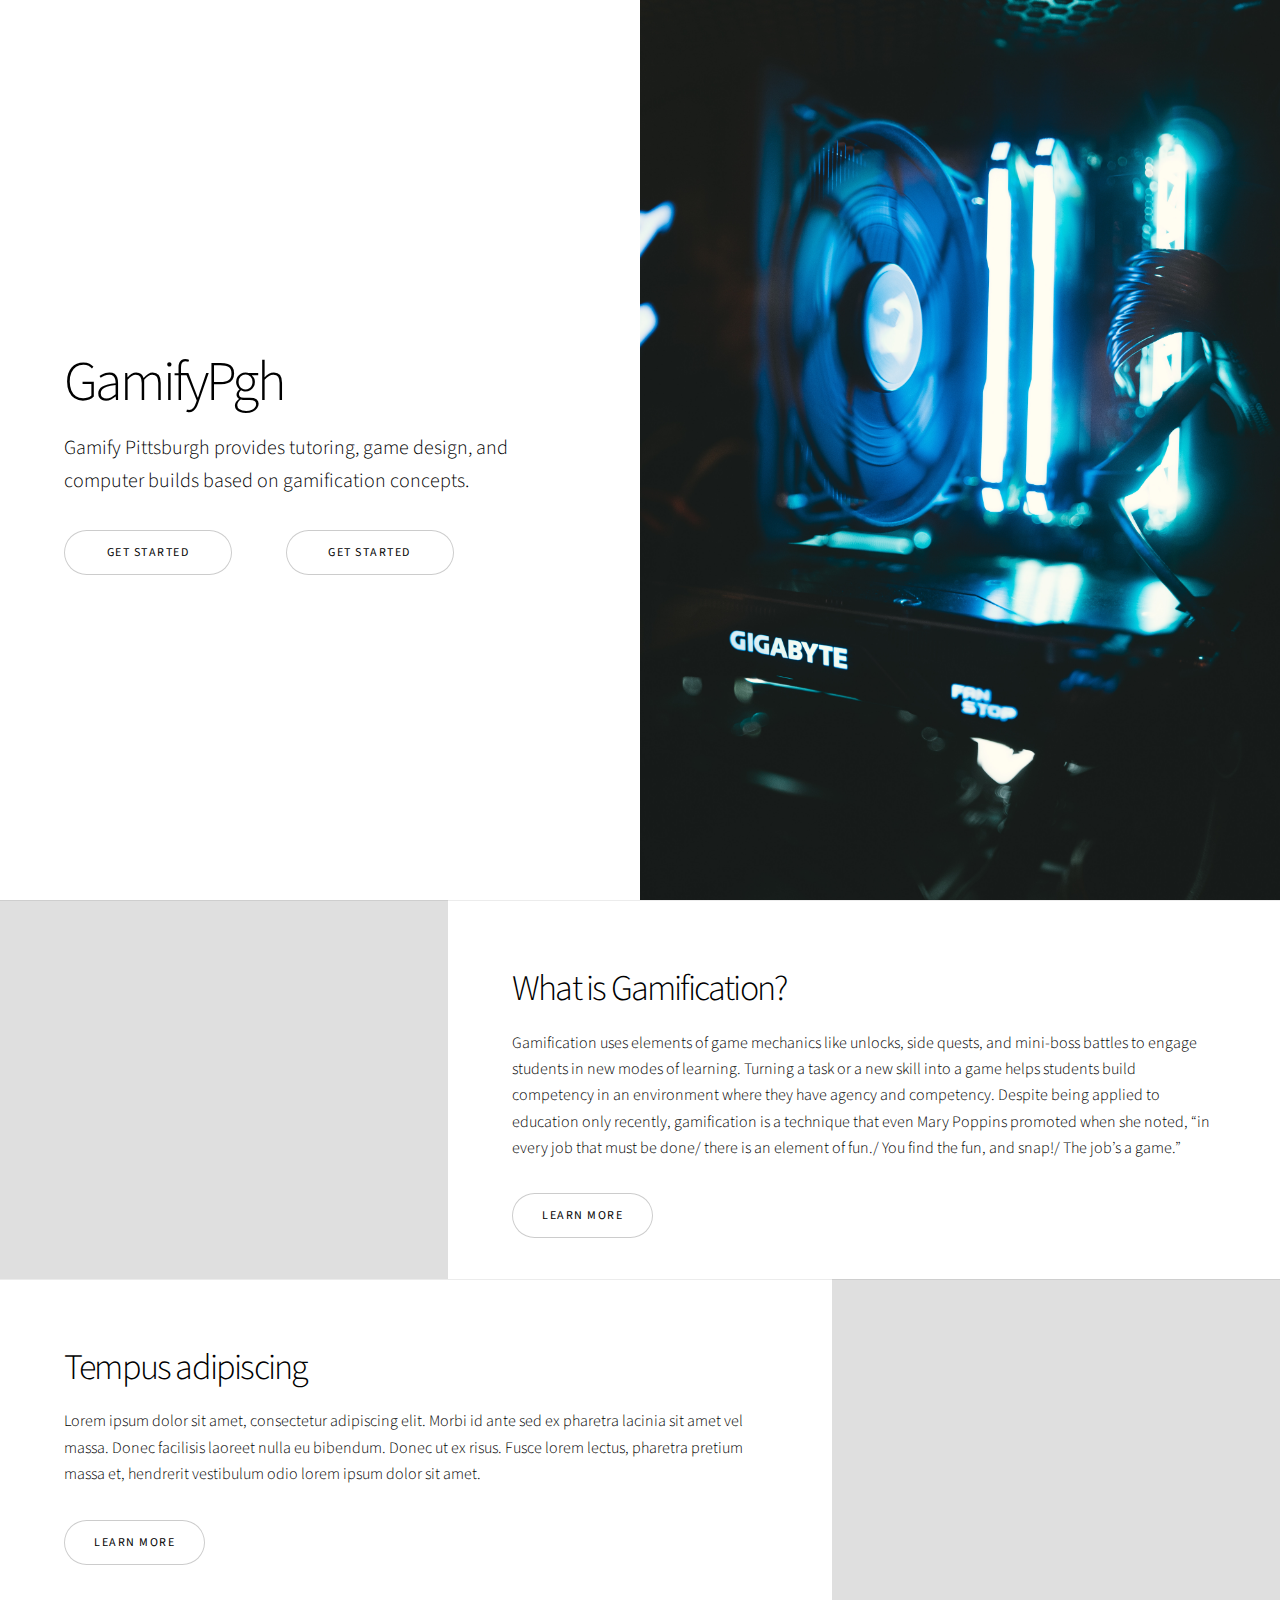
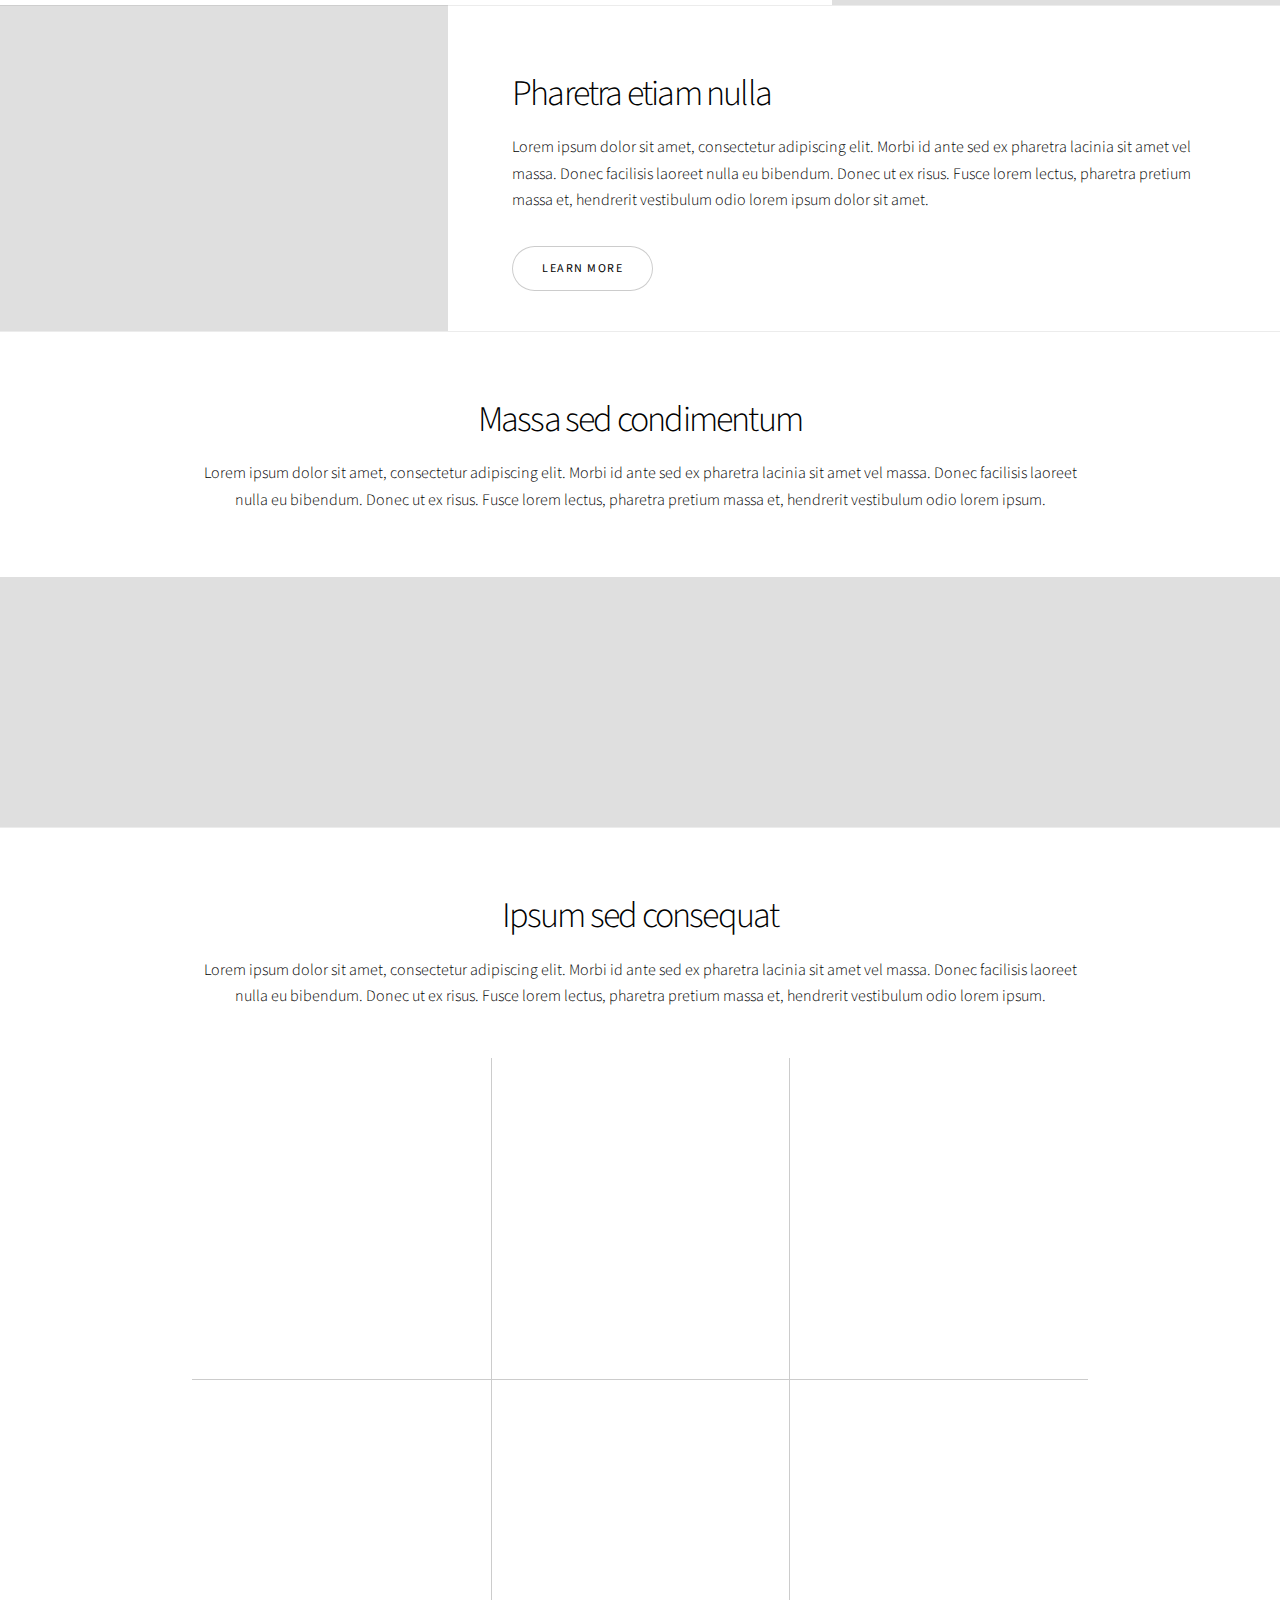
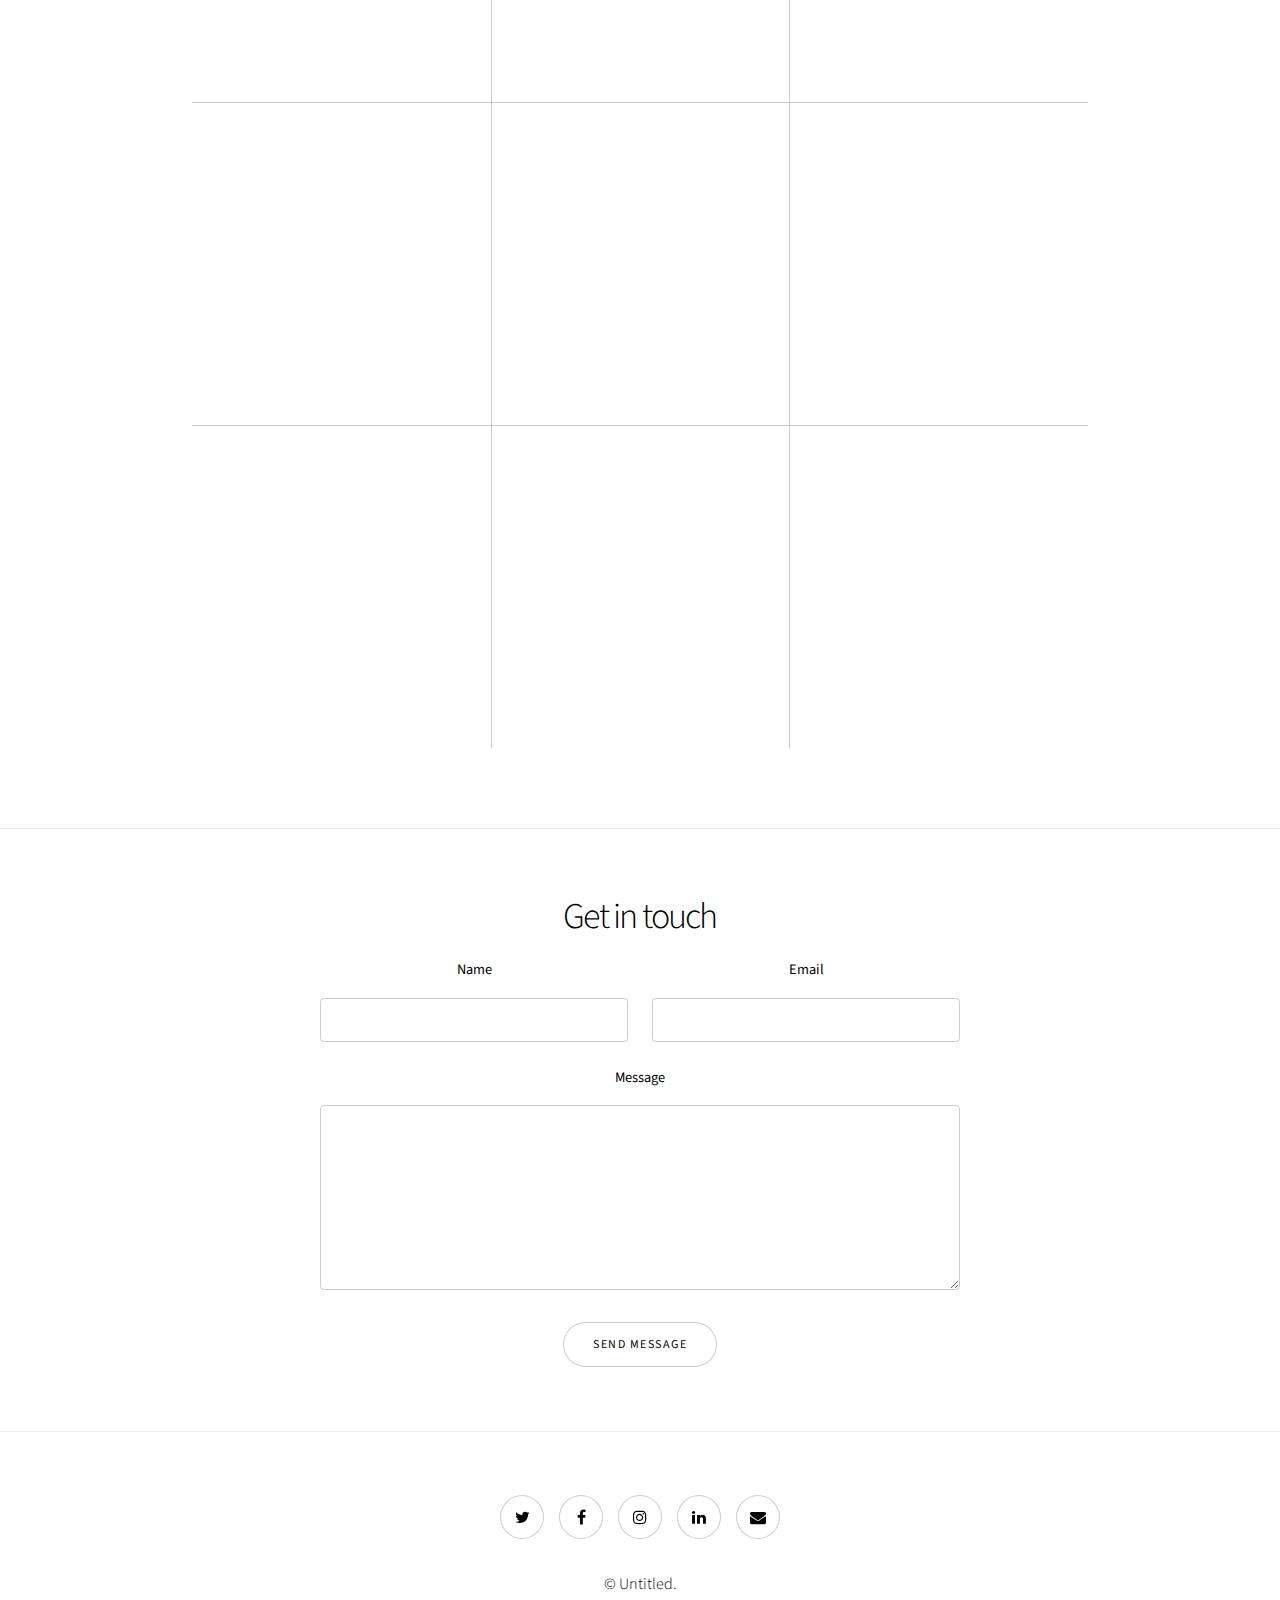
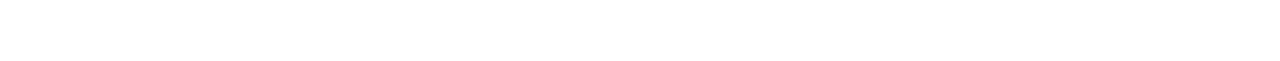
==== index.html @ 0e77c362 "Initial Commit" ====
<!DOCTYPE HTML>
<!--
	Story by Pixelarity
	pixelarity.com | hello@pixelarity.com
	License: pixelarity.com/license
-->
<html>
	<head>
		<title>Gamify Pittsburgh</title>
		<meta charset="utf-8" />
		<meta name="viewport" content="width=device-width, initial-scale=1, user-scalable=no" />
		<link rel="stylesheet" href="assets/css/main.css" />
		<noscript><link rel="stylesheet" href="assets/css/noscript.css" /></noscript>
	</head>
	<body class="is-preload">

		<!-- Wrapper -->
			<div id="wrapper" class="divided">

				<!-- One -->
					<section class="banner style1 orient-left content-align-left image-position-right fullscreen onload-image-fade-in onload-content-fade-right">
						<div class="content">
							<h1>GamifyPgh</h1>
							<p class="major">Gamify Pittsburgh provides tutoring, game design, and computer builds based on gamification concepts.</p>
							<ul class="actions stacked">
								<li><a href="#first" class="button big wide smooth-scroll-middle">Get Started</a></li>
								<li><a href="#first" class="button big wide smooth-scroll-middle">Get Started</a></li>
							</ul>
						</div>
						<div class="image">
							<img src="images/gamefan.jpg" alt="" />
						</div>
					</section>

				<!-- Two -->
					<section class="spotlight style1 orient-right content-align-left image-position-center onscroll-image-fade-in" id="first">
						<div class="content">
							<h2>What is Gamification?</h2>
							<p>Gamification uses elements of game mechanics like unlocks, side quests, and mini-boss battles to engage students in new modes of learning.  Turning a task or a new skill into a game helps students build competency in an environment where they have agency and competency.  Despite being applied to education only recently, gamification is a technique that even Mary Poppins promoted when she noted, “in every job that must be done/ there is an element of fun./ You find the fun, and snap!/ The job’s a game.” </p>
							<ul class="actions stacked">
								<li><a href="#" class="button">Learn More</a></li>
							</ul>
						</div>
						<div class="image">
							<img src="images/gamedice.jpg" alt="" />
						</div>
					</section>

				<!-- Three -->
					<section class="spotlight style1 orient-left content-align-left image-position-center onscroll-image-fade-in">
						<div class="content">
							<h2>Tempus adipiscing</h2>
							<p>Lorem ipsum dolor sit amet, consectetur adipiscing elit. Morbi id ante sed ex pharetra lacinia sit amet vel massa. Donec facilisis laoreet nulla eu bibendum. Donec ut ex risus. Fusce lorem lectus, pharetra pretium massa et, hendrerit vestibulum odio lorem ipsum dolor sit amet.</p>
							<ul class="actions stacked">
								<li><a href="#" class="button">Learn More</a></li>
							</ul>
						</div>
						<div class="image">
							<img src="images/spotlight02.jpg" alt="" />
						</div>
					</section>

				<!-- Four -->
					<section class="spotlight style1 orient-right content-align-left image-position-center onscroll-image-fade-in">
						<div class="content">
							<h2>Pharetra etiam nulla</h2>
							<p>Lorem ipsum dolor sit amet, consectetur adipiscing elit. Morbi id ante sed ex pharetra lacinia sit amet vel massa. Donec facilisis laoreet nulla eu bibendum. Donec ut ex risus. Fusce lorem lectus, pharetra pretium massa et, hendrerit vestibulum odio lorem ipsum dolor sit amet.</p>
							<ul class="actions stacked">
								<li><a href="#" class="button">Learn More</a></li>
							</ul>
						</div>
						<div class="image">
							<img src="images/spotlight03.jpg" alt="" />
						</div>
					</section>

				<!-- Five -->
					<section class="wrapper style1 align-center">
						<div class="inner">
							<h2>Massa sed condimentum</h2>
							<p>Lorem ipsum dolor sit amet, consectetur adipiscing elit. Morbi id ante sed ex pharetra lacinia sit amet vel massa. Donec facilisis laoreet nulla eu bibendum. Donec ut ex risus. Fusce lorem lectus, pharetra pretium massa et, hendrerit vestibulum odio lorem ipsum.</p>
						</div>

						<!-- Gallery -->
							<div class="gallery style2 medium lightbox onscroll-fade-in">
								<article>
									<a href="images/gallery/fulls/01.jpg" class="image">
										<img src="images/gallery/thumbs/01.jpg" alt="" />
									</a>
									<div class="caption">
										<h3>Ipsum Dolor</h3>
										<p>Lorem ipsum dolor amet, consectetur magna etiam elit. Etiam sed ultrices.</p>
										<ul class="actions fixed">
											<li><span class="button small">Details</span></li>
										</ul>
									</div>
								</article>
								<article>
									<a href="images/gallery/fulls/02.jpg" class="image">
										<img src="images/gallery/thumbs/02.jpg" alt="" />
									</a>
									<div class="caption">
										<h3>Feugiat Lorem</h3>
										<p>Lorem ipsum dolor amet, consectetur magna etiam elit. Etiam sed ultrices.</p>
										<ul class="actions fixed">
											<li><span class="button small">Details</span></li>
										</ul>
									</div>
								</article>
								<article>
									<a href="images/gallery/fulls/03.jpg" class="image">
										<img src="images/gallery/thumbs/03.jpg" alt="" />
									</a>
									<div class="caption">
										<h3>Magna Amet</h3>
										<p>Lorem ipsum dolor amet, consectetur magna etiam elit. Etiam sed ultrices.</p>
										<ul class="actions fixed">
											<li><span class="button small">Details</span></li>
										</ul>
									</div>
								</article>
								<article>
									<a href="images/gallery/fulls/04.jpg" class="image">
										<img src="images/gallery/thumbs/04.jpg" alt="" />
									</a>
									<div class="caption">
										<h3>Sed Tempus</h3>
										<p>Lorem ipsum dolor amet, consectetur magna etiam elit. Etiam sed ultrices.</p>
										<ul class="actions fixed">
											<li><span class="button small">Details</span></li>
										</ul>
									</div>
								</article>
								<article>
									<a href="images/gallery/fulls/05.jpg" class="image">
										<img src="images/gallery/thumbs/05.jpg" alt="" />
									</a>
									<div class="caption">
										<h3>Ultrices Magna</h3>
										<p>Lorem ipsum dolor amet, consectetur magna etiam elit. Etiam sed ultrices.</p>
										<ul class="actions fixed">
											<li><span class="button small">Details</span></li>
										</ul>
									</div>
								</article>
								<article>
									<a href="images/gallery/fulls/06.jpg" class="image">
										<img src="images/gallery/thumbs/06.jpg" alt="" />
									</a>
									<div class="caption">
										<h3>Sed Tempus</h3>
										<p>Lorem ipsum dolor amet, consectetur magna etiam elit. Etiam sed ultrices.</p>
										<ul class="actions fixed">
											<li><span class="button small">Details</span></li>
										</ul>
									</div>
								</article>
								<article>
									<a href="images/gallery/fulls/07.jpg" class="image">
										<img src="images/gallery/thumbs/07.jpg" alt="" />
									</a>
									<div class="caption">
										<h3>Ipsum Lorem</h3>
										<p>Lorem ipsum dolor amet, consectetur magna etiam elit. Etiam sed ultrices.</p>
										<ul class="actions fixed">
											<li><span class="button small">Details</span></li>
										</ul>
									</div>
								</article>
								<article>
									<a href="images/gallery/fulls/08.jpg" class="image">
										<img src="images/gallery/thumbs/08.jpg" alt="" />
									</a>
									<div class="caption">
										<h3>Magna Risus</h3>
										<p>Lorem ipsum dolor amet, consectetur magna etiam elit. Etiam sed ultrices.</p>
										<ul class="actions fixed">
											<li><span class="button small">Details</span></li>
										</ul>
									</div>
								</article>
								<article>
									<a href="images/gallery/fulls/09.jpg" class="image">
										<img src="images/gallery/thumbs/09.jpg" alt="" />
									</a>
									<div class="caption">
										<h3>Tempus Dolor</h3>
										<p>Lorem ipsum dolor amet, consectetur magna etiam elit. Etiam sed ultrices.</p>
										<ul class="actions fixed">
											<li><span class="button small">Details</span></li>
										</ul>
									</div>
								</article>
								<article>
									<a href="images/gallery/fulls/10.jpg" class="image">
										<img src="images/gallery/thumbs/10.jpg" alt="" />
									</a>
									<div class="caption">
										<h3>Sed Etiam</h3>
										<p>Lorem ipsum dolor amet, consectetur magna etiam elit. Etiam sed ultrices.</p>
										<ul class="actions fixed">
											<li><span class="button small">Details</span></li>
										</ul>
									</div>
								</article>
								<article>
									<a href="images/gallery/fulls/11.jpg" class="image">
										<img src="images/gallery/thumbs/11.jpg" alt="" />
									</a>
									<div class="caption">
										<h3>Magna Lorem</h3>
										<p>Lorem ipsum dolor amet, consectetur magna etiam elit. Etiam sed ultrices.</p>
										<ul class="actions fixed">
											<li><span class="button small">Details</span></li>
										</ul>
									</div>
								</article>
								<article>
									<a href="images/gallery/fulls/12.jpg" class="image">
										<img src="images/gallery/thumbs/12.jpg" alt="" />
									</a>
									<div class="caption">
										<h3>Ipsum Dolor</h3>
										<p>Lorem ipsum dolor amet, consectetur magna etiam elit. Etiam sed ultrices.</p>
										<ul class="actions fixed">
											<li><span class="button small">Details</span></li>
										</ul>
									</div>
								</article>
							</div>

					</section>

				<!-- Six -->
					<section class="wrapper style1 align-center">
						<div class="inner">
							<h2>Ipsum sed consequat</h2>
							<p>Lorem ipsum dolor sit amet, consectetur adipiscing elit. Morbi id ante sed ex pharetra lacinia sit amet vel massa. Donec facilisis laoreet nulla eu bibendum. Donec ut ex risus. Fusce lorem lectus, pharetra pretium massa et, hendrerit vestibulum odio lorem ipsum.</p>
							<div class="items style1 medium onscroll-fade-in">
								<section>
									<span class="icon style2 major fa-diamond"></span>
									<h3>Lorem</h3>
									<p>Lorem ipsum dolor sit amet, consectetur adipiscing elit. Morbi dui turpis, cursus eget orci amet aliquam congue semper. Etiam eget ultrices risus nec tempor elit.</p>
								</section>
								<section>
									<span class="icon style2 major fa-save"></span>
									<h3>Ipsum</h3>
									<p>Lorem ipsum dolor sit amet, consectetur adipiscing elit. Morbi dui turpis, cursus eget orci amet aliquam congue semper. Etiam eget ultrices risus nec tempor elit.</p>
								</section>
								<section>
									<span class="icon style2 major fa-bar-chart"></span>
									<h3>Dolor</h3>
									<p>Lorem ipsum dolor sit amet, consectetur adipiscing elit. Morbi dui turpis, cursus eget orci amet aliquam congue semper. Etiam eget ultrices risus nec tempor elit.</p>
								</section>
								<section>
									<span class="icon style2 major fa-wifi"></span>
									<h3>Amet</h3>
									<p>Lorem ipsum dolor sit amet, consectetur adipiscing elit. Morbi dui turpis, cursus eget orci amet aliquam congue semper. Etiam eget ultrices risus nec tempor elit.</p>
								</section>
								<section>
									<span class="icon style2 major fa-cog"></span>
									<h3>Magna</h3>
									<p>Lorem ipsum dolor sit amet, consectetur adipiscing elit. Morbi dui turpis, cursus eget orci amet aliquam congue semper. Etiam eget ultrices risus nec tempor elit.</p>
								</section>
								<section>
									<span class="icon style2 major fa-paper-plane"></span>
									<h3>Tempus</h3>
									<p>Lorem ipsum dolor sit amet, consectetur adipiscing elit. Morbi dui turpis, cursus eget orci amet aliquam congue semper. Etiam eget ultrices risus nec tempor elit.</p>
								</section>
								<section>
									<span class="icon style2 major fa-desktop"></span>
									<h3>Aliquam</h3>
									<p>Lorem ipsum dolor sit amet, consectetur adipiscing elit. Morbi dui turpis, cursus eget orci amet aliquam congue semper. Etiam eget ultrices risus nec tempor elit.</p>
								</section>
								<section>
									<span class="icon style2 major fa-refresh"></span>
									<h3>Elit</h3>
									<p>Lorem ipsum dolor sit amet, consectetur adipiscing elit. Morbi dui turpis, cursus eget orci amet aliquam congue semper. Etiam eget ultrices risus nec tempor elit.</p>
								</section>
								<section>
									<span class="icon style2 major fa-hashtag"></span>
									<h3>Morbi</h3>
									<p>Lorem ipsum dolor sit amet, consectetur adipiscing elit. Morbi dui turpis, cursus eget orci amet aliquam congue semper. Etiam eget ultrices risus nec tempor elit.</p>
								</section>
								<section>
									<span class="icon style2 major fa-bolt"></span>
									<h3>Turpis</h3>
									<p>Lorem ipsum dolor sit amet, consectetur adipiscing elit. Morbi dui turpis, cursus eget orci amet aliquam congue semper. Etiam eget ultrices risus nec tempor elit.</p>
								</section>
								<section>
									<span class="icon style2 major fa-envelope"></span>
									<h3>Ultrices</h3>
									<p>Lorem ipsum dolor sit amet, consectetur adipiscing elit. Morbi dui turpis, cursus eget orci amet aliquam congue semper. Etiam eget ultrices risus nec tempor elit.</p>
								</section>
								<section>
									<span class="icon style2 major fa-leaf"></span>
									<h3>Risus</h3>
									<p>Lorem ipsum dolor sit amet, consectetur adipiscing elit. Morbi dui turpis, cursus eget orci amet aliquam congue semper. Etiam eget ultrices risus nec tempor elit.</p>
								</section>
							</div>
						</div>
					</section>

				<!-- Seven -->
					<section class="wrapper style1 align-center">
						<div class="inner medium">
							<h2>Get in touch</h2>
							<form method="post" action="#">
								<div class="fields">
									<div class="field half">
										<label for="name">Name</label>
										<input type="text" name="name" id="name" value="" />
									</div>
									<div class="field half">
										<label for="email">Email</label>
										<input type="email" name="email" id="email" value="" />
									</div>
									<div class="field">
										<label for="message">Message</label>
										<textarea name="message" id="message" rows="6"></textarea>
									</div>
								</div>
								<ul class="actions special">
									<li><input type="submit" name="submit" id="submit" value="Send Message" /></li>
								</ul>
							</form>

						</div>
					</section>

				<!-- Footer -->
					<footer class="wrapper style1 align-center">
						<div class="inner">
							<ul class="icons">
								<li><a href="#" class="icon style2 fa-twitter"><span class="label">Twitter</span></a></li>
								<li><a href="#" class="icon style2 fa-facebook"><span class="label">Facebook</span></a></li>
								<li><a href="#" class="icon style2 fa-instagram"><span class="label">Instagram</span></a></li>
								<li><a href="#" class="icon style2 fa-linkedin"><span class="label">LinkedIn</span></a></li>
								<li><a href="#" class="icon style2 fa-envelope"><span class="label">Email</span></a></li>
							</ul>
							<p>&copy; Untitled.</p>
						</div>
					</footer>

			</div>

		<!-- Scripts -->
			<script src="assets/js/jquery.min.js"></script>
			<script src="assets/js/jquery.scrollex.min.js"></script>
			<script src="assets/js/jquery.scrolly.min.js"></script>
			<script src="assets/js/browser.min.js"></script>
			<script src="assets/js/breakpoints.min.js"></script>
			<script src="assets/js/util.js"></script>
			<script src="assets/js/main.js"></script>

	</body>
</html>
---- assets/css/main.css ----
@import url(font-awesome.min.css);
@import url("https://fonts.googleapis.com/css?family=Source+Sans+Pro:300,300i,400,400i");

/*
	Story by Pixelarity
	pixelarity.com | hello@pixelarity.com
	License: pixelarity.com/license
*/

html, body, div, span, applet, object,
iframe, h1, h2, h3, h4, h5, h6, p, blockquote,
pre, a, abbr, acronym, address, big, cite,
code, del, dfn, em, img, ins, kbd, q, s, samp,
small, strike, strong, sub, sup, tt, var, b,
u, i, center, dl, dt, dd, ol, ul, li, fieldset,
form, label, legend, table, caption, tbody,
tfoot, thead, tr, th, td, article, aside,
canvas, details, embed, figure, figcaption,
footer, header, hgroup, menu, nav, output, ruby,
section, summary, time, mark, audio, video {
	margin: 0;
	padding: 0;
	border: 0;
	font-size: 100%;
	font: inherit;
	vertical-align: baseline;}

article, aside, details, figcaption, figure,
footer, header, hgroup, menu, nav, section {
	display: block;}

body {
	line-height: 1;
}

ol, ul {
	list-style: none;
}

blockquote, q {
	quotes: none;
}

	blockquote:before, blockquote:after, q:before, q:after {
		content: '';
		content: none;
	}

table {
	border-collapse: collapse;
	border-spacing: 0;
}

body {
	-webkit-text-size-adjust: none;
}

mark {
	background-color: transparent;
	color: inherit;
}

input::-moz-focus-inner {
	border: 0;
	padding: 0;
}

input, select, textarea {
	-moz-appearance: none;
	-webkit-appearance: none;
	-ms-appearance: none;
	appearance: none;
}

/* Basic */

	@-ms-viewport {
		width: device-width;
	}

	body {
		-ms-overflow-style: scrollbar;
	}

	@media screen and (max-width: 480px) {

		html, body {
			min-width: 320px;
		}

	}

	html {
		box-sizing: border-box;
	}

	*, *:before, *:after {
		box-sizing: inherit;
	}

	body {
		background: #ffffff;
	}

		body.is-preload *, body.is-preload *:before, body.is-preload *:after {
			-moz-animation: none !important;
			-webkit-animation: none !important;
			-ms-animation: none !important;
			animation: none !important;
			-moz-transition: none !important;
			-webkit-transition: none !important;
			-ms-transition: none !important;
			transition: none !important;
		}

/* Type */

	html {
		font-size: 18pt;
	}

		@media screen and (max-width: 1680px) {

			html {
				font-size: 14pt;
			}

		}

		@media screen and (max-width: 1280px) {

			html {
				font-size: 12pt;
			}

		}

		@media screen and (max-width: 736px) {

			html {
				font-size: 11pt;
			}

		}

		@media screen and (max-width: 360px) {

			html {
				font-size: 10pt;
			}

		}

	body {
		background-color: #ffffff;
		color: #000000;
	}

	body, input, select, textarea {
		font-family: "Source Sans Pro", Helvetica, sans-serif;
		font-size: 1rem;
		font-weight: 300;
		line-height: 1.65;
	}

	a {
		-moz-transition: color 0.2s ease-in-out;
		-webkit-transition: color 0.2s ease-in-out;
		-ms-transition: color 0.2s ease-in-out;
		transition: color 0.2s ease-in-out;
		text-decoration: underline;
	}

		a:hover {
			text-decoration: none;
		}

	strong, b {
		font-weight: 400;
	}

	em, i {
		font-style: italic;
	}

	p {
		margin: 0 0 2rem 0;
	}

		p.major {
			font-size: 1.25rem;
		}

	h1, h2, h3, h4, h5, h6 {
		font-weight: 300;
		line-height: 1.375;
		letter-spacing: -0.05em;
		margin: 0 0 1rem 0;
	}

		h1 a, h2 a, h3 a, h4 a, h5 a, h6 a {
			color: inherit;
			text-decoration: none;
		}

	h1 {
		font-size: 3.5rem;
		line-height: 1.2;
	}

	h2 {
		font-size: 2.25rem;
	}

	h3 {
		font-size: 1.5rem;
	}

	h4 {
		font-size: 1.1rem;
	}

	h5 {
		font-size: 0.9rem;
	}

	h6 {
		font-size: 0.7rem;
	}

	sub {
		font-size: 0.8rem;
		position: relative;
		top: 0.5rem;
	}

	sup {
		font-size: 0.8rem;
		position: relative;
		top: -0.5rem;
	}

	blockquote {
		border-left: solid 4px;
		font-style: italic;
		margin: 0 0 2rem 0;
		padding: 0.5rem 0 0.5rem 2rem;
	}

	code {
		border-radius: 4px;
		font-family: "Courier New", monospace;
		font-size: 0.9em;
		margin: 0 0.25rem;
		padding: 0.25rem 0.325rem;
	}

	pre {
		-webkit-overflow-scrolling: touch;
		font-family: "Courier New", monospace;
		font-size: 0.9em;
		margin: 0 0 2rem 0;
	}

		pre code {
			display: block;
			line-height: 1.5;
			padding: 0.75rem 1rem;
			overflow-x: auto;
		}

	hr {
		border: 0;
		border-bottom: solid 1px;
		margin: 2.5rem 0;
	}

		hr.major {
			margin: 3.5rem 0;
		}

	.align-left {
		text-align: left;
	}

	.align-center {
		text-align: center;
	}

	.align-right {
		text-align: right;
	}

	@media screen and (max-width: 736px) {

		p.major {
			font-size: 1.1rem;
		}

		h1 {
			font-size: 2.5rem;
		}

		h2 {
			font-size: 2rem;
		}

		h3 {
			font-size: 1.25rem;
		}

		h4 {
			font-size: 1rem;
		}

	}

	input, select, textarea {
		color: #000000;
	}

	a {
		color: #000000;
	}

		a:hover {
			color: #47D3E5;
		}

	strong, b {
		color: #000000;
	}

	h1, h2, h3, h4, h5, h6 {
		color: #000000;
	}

	blockquote {
		border-left-color: rgba(0, 0, 0, 0.2);
	}

	code {
		background: rgba(0, 0, 0, 0.05);
		border-color: rgba(0, 0, 0, 0.2);
	}

	hr {
		border-bottom-color: rgba(0, 0, 0, 0.2);
	}

/* Row */

	.row {
		display: flex;
		flex-wrap: wrap;
		box-sizing: border-box;
		align-items: stretch;
	}

		.row > * {
			box-sizing: border-box;
		}

		.row.gtr-uniform > * > :last-child {
			margin-bottom: 0;
		}

		.row.aln-left {
			justify-content: flex-start;
		}

		.row.aln-center {
			justify-content: center;
		}

		.row.aln-right {
			justify-content: flex-end;
		}

		.row.aln-top {
			align-items: flex-start;
		}

		.row.aln-middle {
			align-items: center;
		}

		.row.aln-bottom {
			align-items: flex-end;
		}

		.row > .imp {
			order: -1;
		}

		.row > .col-1 {
			width: 8.3333333333%;
		}

		.row > .off-1 {
			margin-left: 8.3333333333%;
		}

		.row > .col-2 {
			width: 16.6666666667%;
		}

		.row > .off-2 {
			margin-left: 16.6666666667%;
		}

		.row > .col-3 {
			width: 25%;
		}

		.row > .off-3 {
			margin-left: 25%;
		}

		.row > .col-4 {
			width: 33.3333333333%;
		}

		.row > .off-4 {
			margin-left: 33.3333333333%;
		}

		.row > .col-5 {
			width: 41.6666666667%;
		}

		.row > .off-5 {
			margin-left: 41.6666666667%;
		}

		.row > .col-6 {
			width: 50%;
		}

		.row > .off-6 {
			margin-left: 50%;
		}

		.row > .col-7 {
			width: 58.3333333333%;
		}

		.row > .off-7 {
			margin-left: 58.3333333333%;
		}

		.row > .col-8 {
			width: 66.6666666667%;
		}

		.row > .off-8 {
			margin-left: 66.6666666667%;
		}

		.row > .col-9 {
			width: 75%;
		}

		.row > .off-9 {
			margin-left: 75%;
		}

		.row > .col-10 {
			width: 83.3333333333%;
		}

		.row > .off-10 {
			margin-left: 83.3333333333%;
		}

		.row > .col-11 {
			width: 91.6666666667%;
		}

		.row > .off-11 {
			margin-left: 91.6666666667%;
		}

		.row > .col-12 {
			width: 100%;
		}

		.row > .off-12 {
			margin-left: 100%;
		}

		.row.gtr-0 {
			margin-top: 0;
			margin-left: 0rem;
		}

			.row.gtr-0 > * {
				padding: 0 0 0 0rem;
			}

			.row.gtr-0.gtr-uniform {
				margin-top: 0rem;
			}

				.row.gtr-0.gtr-uniform > * {
					padding-top: 0rem;
				}

		.row.gtr-25 {
			margin-top: 0;
			margin-left: -0.5rem;
		}

			.row.gtr-25 > * {
				padding: 0 0 0 0.5rem;
			}

			.row.gtr-25.gtr-uniform {
				margin-top: -0.5rem;
			}

				.row.gtr-25.gtr-uniform > * {
					padding-top: 0.5rem;
				}

		.row.gtr-50 {
			margin-top: 0;
			margin-left: -1rem;
		}

			.row.gtr-50 > * {
				padding: 0 0 0 1rem;
			}

			.row.gtr-50.gtr-uniform {
				margin-top: -1rem;
			}

				.row.gtr-50.gtr-uniform > * {
					padding-top: 1rem;
				}

		.row {
			margin-top: 0;
			margin-left: -2rem;
		}

			.row > * {
				padding: 0 0 0 2rem;
			}

			.row.gtr-uniform {
				margin-top: -2rem;
			}

				.row.gtr-uniform > * {
					padding-top: 2rem;
				}

		.row.gtr-150 {
			margin-top: 0;
			margin-left: -3rem;
		}

			.row.gtr-150 > * {
				padding: 0 0 0 3rem;
			}

			.row.gtr-150.gtr-uniform {
				margin-top: -3rem;
			}

				.row.gtr-150.gtr-uniform > * {
					padding-top: 3rem;
				}

		.row.gtr-200 {
			margin-top: 0;
			margin-left: -4rem;
		}

			.row.gtr-200 > * {
				padding: 0 0 0 4rem;
			}

			.row.gtr-200.gtr-uniform {
				margin-top: -4rem;
			}

				.row.gtr-200.gtr-uniform > * {
					padding-top: 4rem;
				}

		@media screen and (max-width: 1680px) {

			.row {
				display: flex;
				flex-wrap: wrap;
				box-sizing: border-box;
				align-items: stretch;
			}

				.row > * {
					box-sizing: border-box;
				}

				.row.gtr-uniform > * > :last-child {
					margin-bottom: 0;
				}

				.row.aln-left {
					justify-content: flex-start;
				}

				.row.aln-center {
					justify-content: center;
				}

				.row.aln-right {
					justify-content: flex-end;
				}

				.row.aln-top {
					align-items: flex-start;
				}

				.row.aln-middle {
					align-items: center;
				}

				.row.aln-bottom {
					align-items: flex-end;
				}

				.row > .imp-xlarge {
					order: -1;
				}

				.row > .col-1-xlarge {
					width: 8.3333333333%;
				}

				.row > .off-1-xlarge {
					margin-left: 8.3333333333%;
				}

				.row > .col-2-xlarge {
					width: 16.6666666667%;
				}

				.row > .off-2-xlarge {
					margin-left: 16.6666666667%;
				}

				.row > .col-3-xlarge {
					width: 25%;
				}

				.row > .off-3-xlarge {
					margin-left: 25%;
				}

				.row > .col-4-xlarge {
					width: 33.3333333333%;
				}

				.row > .off-4-xlarge {
					margin-left: 33.3333333333%;
				}

				.row > .col-5-xlarge {
					width: 41.6666666667%;
				}

				.row > .off-5-xlarge {
					margin-left: 41.6666666667%;
				}

				.row > .col-6-xlarge {
					width: 50%;
				}

				.row > .off-6-xlarge {
					margin-left: 50%;
				}

				.row > .col-7-xlarge {
					width: 58.3333333333%;
				}

				.row > .off-7-xlarge {
					margin-left: 58.3333333333%;
				}

				.row > .col-8-xlarge {
					width: 66.6666666667%;
				}

				.row > .off-8-xlarge {
					margin-left: 66.6666666667%;
				}

				.row > .col-9-xlarge {
					width: 75%;
				}

				.row > .off-9-xlarge {
					margin-left: 75%;
				}

				.row > .col-10-xlarge {
					width: 83.3333333333%;
				}

				.row > .off-10-xlarge {
					margin-left: 83.3333333333%;
				}

				.row > .col-11-xlarge {
					width: 91.6666666667%;
				}

				.row > .off-11-xlarge {
					margin-left: 91.6666666667%;
				}

				.row > .col-12-xlarge {
					width: 100%;
				}

				.row > .off-12-xlarge {
					margin-left: 100%;
				}

				.row.gtr-0 {
					margin-top: 0;
					margin-left: 0rem;
				}

					.row.gtr-0 > * {
						padding: 0 0 0 0rem;
					}

					.row.gtr-0.gtr-uniform {
						margin-top: 0rem;
					}

						.row.gtr-0.gtr-uniform > * {
							padding-top: 0rem;
						}

				.row.gtr-25 {
					margin-top: 0;
					margin-left: -0.5rem;
				}

					.row.gtr-25 > * {
						padding: 0 0 0 0.5rem;
					}

					.row.gtr-25.gtr-uniform {
						margin-top: -0.5rem;
					}

						.row.gtr-25.gtr-uniform > * {
							padding-top: 0.5rem;
						}

				.row.gtr-50 {
					margin-top: 0;
					margin-left: -1rem;
				}

					.row.gtr-50 > * {
						padding: 0 0 0 1rem;
					}

					.row.gtr-50.gtr-uniform {
						margin-top: -1rem;
					}

						.row.gtr-50.gtr-uniform > * {
							padding-top: 1rem;
						}

				.row {
					margin-top: 0;
					margin-left: -2rem;
				}

					.row > * {
						padding: 0 0 0 2rem;
					}

					.row.gtr-uniform {
						margin-top: -2rem;
					}

						.row.gtr-uniform > * {
							padding-top: 2rem;
						}

				.row.gtr-150 {
					margin-top: 0;
					margin-left: -3rem;
				}

					.row.gtr-150 > * {
						padding: 0 0 0 3rem;
					}

					.row.gtr-150.gtr-uniform {
						margin-top: -3rem;
					}

						.row.gtr-150.gtr-uniform > * {
							padding-top: 3rem;
						}

				.row.gtr-200 {
					margin-top: 0;
					margin-left: -4rem;
				}

					.row.gtr-200 > * {
						padding: 0 0 0 4rem;
					}

					.row.gtr-200.gtr-uniform {
						margin-top: -4rem;
					}

						.row.gtr-200.gtr-uniform > * {
							padding-top: 4rem;
						}

		}

		@media screen and (max-width: 1280px) {

			.row {
				display: flex;
				flex-wrap: wrap;
				box-sizing: border-box;
				align-items: stretch;
			}

				.row > * {
					box-sizing: border-box;
				}

				.row.gtr-uniform > * > :last-child {
					margin-bottom: 0;
				}

				.row.aln-left {
					justify-content: flex-start;
				}

				.row.aln-center {
					justify-content: center;
				}

				.row.aln-right {
					justify-content: flex-end;
				}

				.row.aln-top {
					align-items: flex-start;
				}

				.row.aln-middle {
					align-items: center;
				}

				.row.aln-bottom {
					align-items: flex-end;
				}

				.row > .imp-large {
					order: -1;
				}

				.row > .col-1-large {
					width: 8.3333333333%;
				}

				.row > .off-1-large {
					margin-left: 8.3333333333%;
				}

				.row > .col-2-large {
					width: 16.6666666667%;
				}

				.row > .off-2-large {
					margin-left: 16.6666666667%;
				}

				.row > .col-3-large {
					width: 25%;
				}

				.row > .off-3-large {
					margin-left: 25%;
				}

				.row > .col-4-large {
					width: 33.3333333333%;
				}

				.row > .off-4-large {
					margin-left: 33.3333333333%;
				}

				.row > .col-5-large {
					width: 41.6666666667%;
				}

				.row > .off-5-large {
					margin-left: 41.6666666667%;
				}

				.row > .col-6-large {
					width: 50%;
				}

				.row > .off-6-large {
					margin-left: 50%;
				}

				.row > .col-7-large {
					width: 58.3333333333%;
				}

				.row > .off-7-large {
					margin-left: 58.3333333333%;
				}

				.row > .col-8-large {
					width: 66.6666666667%;
				}

				.row > .off-8-large {
					margin-left: 66.6666666667%;
				}

				.row > .col-9-large {
					width: 75%;
				}

				.row > .off-9-large {
					margin-left: 75%;
				}

				.row > .col-10-large {
					width: 83.3333333333%;
				}

				.row > .off-10-large {
					margin-left: 83.3333333333%;
				}

				.row > .col-11-large {
					width: 91.6666666667%;
				}

				.row > .off-11-large {
					margin-left: 91.6666666667%;
				}

				.row > .col-12-large {
					width: 100%;
				}

				.row > .off-12-large {
					margin-left: 100%;
				}

				.row.gtr-0 {
					margin-top: 0;
					margin-left: 0rem;
				}

					.row.gtr-0 > * {
						padding: 0 0 0 0rem;
					}

					.row.gtr-0.gtr-uniform {
						margin-top: 0rem;
					}

						.row.gtr-0.gtr-uniform > * {
							padding-top: 0rem;
						}

				.row.gtr-25 {
					margin-top: 0;
					margin-left: -0.5rem;
				}

					.row.gtr-25 > * {
						padding: 0 0 0 0.5rem;
					}

					.row.gtr-25.gtr-uniform {
						margin-top: -0.5rem;
					}

						.row.gtr-25.gtr-uniform > * {
							padding-top: 0.5rem;
						}

				.row.gtr-50 {
					margin-top: 0;
					margin-left: -1rem;
				}

					.row.gtr-50 > * {
						padding: 0 0 0 1rem;
					}

					.row.gtr-50.gtr-uniform {
						margin-top: -1rem;
					}

						.row.gtr-50.gtr-uniform > * {
							padding-top: 1rem;
						}

				.row {
					margin-top: 0;
					margin-left: -2rem;
				}

					.row > * {
						padding: 0 0 0 2rem;
					}

					.row.gtr-uniform {
						margin-top: -2rem;
					}

						.row.gtr-uniform > * {
							padding-top: 2rem;
						}

				.row.gtr-150 {
					margin-top: 0;
					margin-left: -3rem;
				}

					.row.gtr-150 > * {
						padding: 0 0 0 3rem;
					}

					.row.gtr-150.gtr-uniform {
						margin-top: -3rem;
					}

						.row.gtr-150.gtr-uniform > * {
							padding-top: 3rem;
						}

				.row.gtr-200 {
					margin-top: 0;
					margin-left: -4rem;
				}

					.row.gtr-200 > * {
						padding: 0 0 0 4rem;
					}

					.row.gtr-200.gtr-uniform {
						margin-top: -4rem;
					}

						.row.gtr-200.gtr-uniform > * {
							padding-top: 4rem;
						}

		}

		@media screen and (max-width: 980px) {

			.row {
				display: flex;
				flex-wrap: wrap;
				box-sizing: border-box;
				align-items: stretch;
			}

				.row > * {
					box-sizing: border-box;
				}

				.row.gtr-uniform > * > :last-child {
					margin-bottom: 0;
				}

				.row.aln-left {
					justify-content: flex-start;
				}

				.row.aln-center {
					justify-content: center;
				}

				.row.aln-right {
					justify-content: flex-end;
				}

				.row.aln-top {
					align-items: flex-start;
				}

				.row.aln-middle {
					align-items: center;
				}

				.row.aln-bottom {
					align-items: flex-end;
				}

				.row > .imp-medium {
					order: -1;
				}

				.row > .col-1-medium {
					width: 8.3333333333%;
				}

				.row > .off-1-medium {
					margin-left: 8.3333333333%;
				}

				.row > .col-2-medium {
					width: 16.6666666667%;
				}

				.row > .off-2-medium {
					margin-left: 16.6666666667%;
				}

				.row > .col-3-medium {
					width: 25%;
				}

				.row > .off-3-medium {
					margin-left: 25%;
				}

				.row > .col-4-medium {
					width: 33.3333333333%;
				}

				.row > .off-4-medium {
					margin-left: 33.3333333333%;
				}

				.row > .col-5-medium {
					width: 41.6666666667%;
				}

				.row > .off-5-medium {
					margin-left: 41.6666666667%;
				}

				.row > .col-6-medium {
					width: 50%;
				}

				.row > .off-6-medium {
					margin-left: 50%;
				}

				.row > .col-7-medium {
					width: 58.3333333333%;
				}

				.row > .off-7-medium {
					margin-left: 58.3333333333%;
				}

				.row > .col-8-medium {
					width: 66.6666666667%;
				}

				.row > .off-8-medium {
					margin-left: 66.6666666667%;
				}

				.row > .col-9-medium {
					width: 75%;
				}

				.row > .off-9-medium {
					margin-left: 75%;
				}

				.row > .col-10-medium {
					width: 83.3333333333%;
				}

				.row > .off-10-medium {
					margin-left: 83.3333333333%;
				}

				.row > .col-11-medium {
					width: 91.6666666667%;
				}

				.row > .off-11-medium {
					margin-left: 91.6666666667%;
				}

				.row > .col-12-medium {
					width: 100%;
				}

				.row > .off-12-medium {
					margin-left: 100%;
				}

				.row.gtr-0 {
					margin-top: 0;
					margin-left: 0rem;
				}

					.row.gtr-0 > * {
						padding: 0 0 0 0rem;
					}

					.row.gtr-0.gtr-uniform {
						margin-top: 0rem;
					}

						.row.gtr-0.gtr-uniform > * {
							padding-top: 0rem;
						}

				.row.gtr-25 {
					margin-top: 0;
					margin-left: -0.5rem;
				}

					.row.gtr-25 > * {
						padding: 0 0 0 0.5rem;
					}

					.row.gtr-25.gtr-uniform {
						margin-top: -0.5rem;
					}

						.row.gtr-25.gtr-uniform > * {
							padding-top: 0.5rem;
						}

				.row.gtr-50 {
					margin-top: 0;
					margin-left: -1rem;
				}

					.row.gtr-50 > * {
						padding: 0 0 0 1rem;
					}

					.row.gtr-50.gtr-uniform {
						margin-top: -1rem;
					}

						.row.gtr-50.gtr-uniform > * {
							padding-top: 1rem;
						}

				.row {
					margin-top: 0;
					margin-left: -2rem;
				}

					.row > * {
						padding: 0 0 0 2rem;
					}

					.row.gtr-uniform {
						margin-top: -2rem;
					}

						.row.gtr-uniform > * {
							padding-top: 2rem;
						}

				.row.gtr-150 {
					margin-top: 0;
					margin-left: -3rem;
				}

					.row.gtr-150 > * {
						padding: 0 0 0 3rem;
					}

					.row.gtr-150.gtr-uniform {
						margin-top: -3rem;
					}

						.row.gtr-150.gtr-uniform > * {
							padding-top: 3rem;
						}

				.row.gtr-200 {
					margin-top: 0;
					margin-left: -4rem;
				}

					.row.gtr-200 > * {
						padding: 0 0 0 4rem;
					}

					.row.gtr-200.gtr-uniform {
						margin-top: -4rem;
					}

						.row.gtr-200.gtr-uniform > * {
							padding-top: 4rem;
						}

		}

		@media screen and (max-width: 736px) {

			.row {
				display: flex;
				flex-wrap: wrap;
				box-sizing: border-box;
				align-items: stretch;
			}

				.row > * {
					box-sizing: border-box;
				}

				.row.gtr-uniform > * > :last-child {
					margin-bottom: 0;
				}

				.row.aln-left {
					justify-content: flex-start;
				}

				.row.aln-center {
					justify-content: center;
				}

				.row.aln-right {
					justify-content: flex-end;
				}

				.row.aln-top {
					align-items: flex-start;
				}

				.row.aln-middle {
					align-items: center;
				}

				.row.aln-bottom {
					align-items: flex-end;
				}

				.row > .imp-small {
					order: -1;
				}

				.row > .col-1-small {
					width: 8.3333333333%;
				}

				.row > .off-1-small {
					margin-left: 8.3333333333%;
				}

				.row > .col-2-small {
					width: 16.6666666667%;
				}

				.row > .off-2-small {
					margin-left: 16.6666666667%;
				}

				.row > .col-3-small {
					width: 25%;
				}

				.row > .off-3-small {
					margin-left: 25%;
				}

				.row > .col-4-small {
					width: 33.3333333333%;
				}

				.row > .off-4-small {
					margin-left: 33.3333333333%;
				}

				.row > .col-5-small {
					width: 41.6666666667%;
				}

				.row > .off-5-small {
					margin-left: 41.6666666667%;
				}

				.row > .col-6-small {
					width: 50%;
				}

				.row > .off-6-small {
					margin-left: 50%;
				}

				.row > .col-7-small {
					width: 58.3333333333%;
				}

				.row > .off-7-small {
					margin-left: 58.3333333333%;
				}

				.row > .col-8-small {
					width: 66.6666666667%;
				}

				.row > .off-8-small {
					margin-left: 66.6666666667%;
				}

				.row > .col-9-small {
					width: 75%;
				}

				.row > .off-9-small {
					margin-left: 75%;
				}

				.row > .col-10-small {
					width: 83.3333333333%;
				}

				.row > .off-10-small {
					margin-left: 83.3333333333%;
				}

				.row > .col-11-small {
					width: 91.6666666667%;
				}

				.row > .off-11-small {
					margin-left: 91.6666666667%;
				}

				.row > .col-12-small {
					width: 100%;
				}

				.row > .off-12-small {
					margin-left: 100%;
				}

				.row.gtr-0 {
					margin-top: 0;
					margin-left: 0rem;
				}

					.row.gtr-0 > * {
						padding: 0 0 0 0rem;
					}

					.row.gtr-0.gtr-uniform {
						margin-top: 0rem;
					}

						.row.gtr-0.gtr-uniform > * {
							padding-top: 0rem;
						}

				.row.gtr-25 {
					margin-top: 0;
					margin-left: -0.5rem;
				}

					.row.gtr-25 > * {
						padding: 0 0 0 0.5rem;
					}

					.row.gtr-25.gtr-uniform {
						margin-top: -0.5rem;
					}

						.row.gtr-25.gtr-uniform > * {
							padding-top: 0.5rem;
						}

				.row.gtr-50 {
					margin-top: 0;
					margin-left: -1rem;
				}

					.row.gtr-50 > * {
						padding: 0 0 0 1rem;
					}

					.row.gtr-50.gtr-uniform {
						margin-top: -1rem;
					}

						.row.gtr-50.gtr-uniform > * {
							padding-top: 1rem;
						}

				.row {
					margin-top: 0;
					margin-left: -2rem;
				}

					.row > * {
						padding: 0 0 0 2rem;
					}

					.row.gtr-uniform {
						margin-top: -2rem;
					}

						.row.gtr-uniform > * {
							padding-top: 2rem;
						}

				.row.gtr-150 {
					margin-top: 0;
					margin-left: -3rem;
				}

					.row.gtr-150 > * {
						padding: 0 0 0 3rem;
					}

					.row.gtr-150.gtr-uniform {
						margin-top: -3rem;
					}

						.row.gtr-150.gtr-uniform > * {
							padding-top: 3rem;
						}

				.row.gtr-200 {
					margin-top: 0;
					margin-left: -4rem;
				}

					.row.gtr-200 > * {
						padding: 0 0 0 4rem;
					}

					.row.gtr-200.gtr-uniform {
						margin-top: -4rem;
					}

						.row.gtr-200.gtr-uniform > * {
							padding-top: 4rem;
						}

		}

		@media screen and (max-width: 480px) {

			.row {
				display: flex;
				flex-wrap: wrap;
				box-sizing: border-box;
				align-items: stretch;
			}

				.row > * {
					box-sizing: border-box;
				}

				.row.gtr-uniform > * > :last-child {
					margin-bottom: 0;
				}

				.row.aln-left {
					justify-content: flex-start;
				}

				.row.aln-center {
					justify-content: center;
				}

				.row.aln-right {
					justify-content: flex-end;
				}

				.row.aln-top {
					align-items: flex-start;
				}

				.row.aln-middle {
					align-items: center;
				}

				.row.aln-bottom {
					align-items: flex-end;
				}

				.row > .imp-xsmall {
					order: -1;
				}

				.row > .col-1-xsmall {
					width: 8.3333333333%;
				}

				.row > .off-1-xsmall {
					margin-left: 8.3333333333%;
				}

				.row > .col-2-xsmall {
					width: 16.6666666667%;
				}

				.row > .off-2-xsmall {
					margin-left: 16.6666666667%;
				}

				.row > .col-3-xsmall {
					width: 25%;
				}

				.row > .off-3-xsmall {
					margin-left: 25%;
				}

				.row > .col-4-xsmall {
					width: 33.3333333333%;
				}

				.row > .off-4-xsmall {
					margin-left: 33.3333333333%;
				}

				.row > .col-5-xsmall {
					width: 41.6666666667%;
				}

				.row > .off-5-xsmall {
					margin-left: 41.6666666667%;
				}

				.row > .col-6-xsmall {
					width: 50%;
				}

				.row > .off-6-xsmall {
					margin-left: 50%;
				}

				.row > .col-7-xsmall {
					width: 58.3333333333%;
				}

				.row > .off-7-xsmall {
					margin-left: 58.3333333333%;
				}

				.row > .col-8-xsmall {
					width: 66.6666666667%;
				}

				.row > .off-8-xsmall {
					margin-left: 66.6666666667%;
				}

				.row > .col-9-xsmall {
					width: 75%;
				}

				.row > .off-9-xsmall {
					margin-left: 75%;
				}

				.row > .col-10-xsmall {
					width: 83.3333333333%;
				}

				.row > .off-10-xsmall {
					margin-left: 83.3333333333%;
				}

				.row > .col-11-xsmall {
					width: 91.6666666667%;
				}

				.row > .off-11-xsmall {
					margin-left: 91.6666666667%;
				}

				.row > .col-12-xsmall {
					width: 100%;
				}

				.row > .off-12-xsmall {
					margin-left: 100%;
				}

				.row.gtr-0 {
					margin-top: 0;
					margin-left: 0rem;
				}

					.row.gtr-0 > * {
						padding: 0 0 0 0rem;
					}

					.row.gtr-0.gtr-uniform {
						margin-top: 0rem;
					}

						.row.gtr-0.gtr-uniform > * {
							padding-top: 0rem;
						}

				.row.gtr-25 {
					margin-top: 0;
					margin-left: -0.5rem;
				}

					.row.gtr-25 > * {
						padding: 0 0 0 0.5rem;
					}

					.row.gtr-25.gtr-uniform {
						margin-top: -0.5rem;
					}

						.row.gtr-25.gtr-uniform > * {
							padding-top: 0.5rem;
						}

				.row.gtr-50 {
					margin-top: 0;
					margin-left: -1rem;
				}

					.row.gtr-50 > * {
						padding: 0 0 0 1rem;
					}

					.row.gtr-50.gtr-uniform {
						margin-top: -1rem;
					}

						.row.gtr-50.gtr-uniform > * {
							padding-top: 1rem;
						}

				.row {
					margin-top: 0;
					margin-left: -2rem;
				}

					.row > * {
						padding: 0 0 0 2rem;
					}

					.row.gtr-uniform {
						margin-top: -2rem;
					}

						.row.gtr-uniform > * {
							padding-top: 2rem;
						}

				.row.gtr-150 {
					margin-top: 0;
					margin-left: -3rem;
				}

					.row.gtr-150 > * {
						padding: 0 0 0 3rem;
					}

					.row.gtr-150.gtr-uniform {
						margin-top: -3rem;
					}

						.row.gtr-150.gtr-uniform > * {
							padding-top: 3rem;
						}

				.row.gtr-200 {
					margin-top: 0;
					margin-left: -4rem;
				}

					.row.gtr-200 > * {
						padding: 0 0 0 4rem;
					}

					.row.gtr-200.gtr-uniform {
						margin-top: -4rem;
					}

						.row.gtr-200.gtr-uniform > * {
							padding-top: 4rem;
						}

		}

		@media screen and (max-width: 360px) {

			.row {
				display: flex;
				flex-wrap: wrap;
				box-sizing: border-box;
				align-items: stretch;
			}

				.row > * {
					box-sizing: border-box;
				}

				.row.gtr-uniform > * > :last-child {
					margin-bottom: 0;
				}

				.row.aln-left {
					justify-content: flex-start;
				}

				.row.aln-center {
					justify-content: center;
				}

				.row.aln-right {
					justify-content: flex-end;
				}

				.row.aln-top {
					align-items: flex-start;
				}

				.row.aln-middle {
					align-items: center;
				}

				.row.aln-bottom {
					align-items: flex-end;
				}

				.row > .imp-xxsmall {
					order: -1;
				}

				.row > .col-1-xxsmall {
					width: 8.3333333333%;
				}

				.row > .off-1-xxsmall {
					margin-left: 8.3333333333%;
				}

				.row > .col-2-xxsmall {
					width: 16.6666666667%;
				}

				.row > .off-2-xxsmall {
					margin-left: 16.6666666667%;
				}

				.row > .col-3-xxsmall {
					width: 25%;
				}

				.row > .off-3-xxsmall {
					margin-left: 25%;
				}

				.row > .col-4-xxsmall {
					width: 33.3333333333%;
				}

				.row > .off-4-xxsmall {
					margin-left: 33.3333333333%;
				}

				.row > .col-5-xxsmall {
					width: 41.6666666667%;
				}

				.row > .off-5-xxsmall {
					margin-left: 41.6666666667%;
				}

				.row > .col-6-xxsmall {
					width: 50%;
				}

				.row > .off-6-xxsmall {
					margin-left: 50%;
				}

				.row > .col-7-xxsmall {
					width: 58.3333333333%;
				}

				.row > .off-7-xxsmall {
					margin-left: 58.3333333333%;
				}

				.row > .col-8-xxsmall {
					width: 66.6666666667%;
				}

				.row > .off-8-xxsmall {
					margin-left: 66.6666666667%;
				}

				.row > .col-9-xxsmall {
					width: 75%;
				}

				.row > .off-9-xxsmall {
					margin-left: 75%;
				}

				.row > .col-10-xxsmall {
					width: 83.3333333333%;
				}

				.row > .off-10-xxsmall {
					margin-left: 83.3333333333%;
				}

				.row > .col-11-xxsmall {
					width: 91.6666666667%;
				}

				.row > .off-11-xxsmall {
					margin-left: 91.6666666667%;
				}

				.row > .col-12-xxsmall {
					width: 100%;
				}

				.row > .off-12-xxsmall {
					margin-left: 100%;
				}

				.row.gtr-0 {
					margin-top: 0;
					margin-left: 0rem;
				}

					.row.gtr-0 > * {
						padding: 0 0 0 0rem;
					}

					.row.gtr-0.gtr-uniform {
						margin-top: 0rem;
					}

						.row.gtr-0.gtr-uniform > * {
							padding-top: 0rem;
						}

				.row.gtr-25 {
					margin-top: 0;
					margin-left: -0.5rem;
				}

					.row.gtr-25 > * {
						padding: 0 0 0 0.5rem;
					}

					.row.gtr-25.gtr-uniform {
						margin-top: -0.5rem;
					}

						.row.gtr-25.gtr-uniform > * {
							padding-top: 0.5rem;
						}

				.row.gtr-50 {
					margin-top: 0;
					margin-left: -1rem;
				}

					.row.gtr-50 > * {
						padding: 0 0 0 1rem;
					}

					.row.gtr-50.gtr-uniform {
						margin-top: -1rem;
					}

						.row.gtr-50.gtr-uniform > * {
							padding-top: 1rem;
						}

				.row {
					margin-top: 0;
					margin-left: -2rem;
				}

					.row > * {
						padding: 0 0 0 2rem;
					}

					.row.gtr-uniform {
						margin-top: -2rem;
					}

						.row.gtr-uniform > * {
							padding-top: 2rem;
						}

				.row.gtr-150 {
					margin-top: 0;
					margin-left: -3rem;
				}

					.row.gtr-150 > * {
						padding: 0 0 0 3rem;
					}

					.row.gtr-150.gtr-uniform {
						margin-top: -3rem;
					}

						.row.gtr-150.gtr-uniform > * {
							padding-top: 3rem;
						}

				.row.gtr-200 {
					margin-top: 0;
					margin-left: -4rem;
				}

					.row.gtr-200 > * {
						padding: 0 0 0 4rem;
					}

					.row.gtr-200.gtr-uniform {
						margin-top: -4rem;
					}

						.row.gtr-200.gtr-uniform > * {
							padding-top: 4rem;
						}

		}

/* Box */

	.box {
		border-radius: 4px;
		border: solid 1px;
		margin-bottom: 2rem;
		padding: 1.5rem;
	}

		.box > :last-child,
		.box > :last-child > :last-child,
		.box > :last-child > :last-child > :last-child {
			margin-bottom: 0;
		}

		.box.alt {
			border: 0;
			border-radius: 0;
			padding: 0;
		}

	.box {
		border-color: rgba(0, 0, 0, 0.2);
	}

/* Button */

	input[type="submit"],
	input[type="reset"],
	input[type="button"],
	button,
	.button {
		-moz-appearance: none;
		-webkit-appearance: none;
		-ms-appearance: none;
		appearance: none;
		-moz-transition: background-color 0.2s ease-in-out, box-shadow 0.2s ease-in-out, color 0.2s ease-in-out;
		-webkit-transition: background-color 0.2s ease-in-out, box-shadow 0.2s ease-in-out, color 0.2s ease-in-out;
		-ms-transition: background-color 0.2s ease-in-out, box-shadow 0.2s ease-in-out, color 0.2s ease-in-out;
		transition: background-color 0.2s ease-in-out, box-shadow 0.2s ease-in-out, color 0.2s ease-in-out;
		border: 0;
		cursor: pointer;
		display: inline-block;
		font-weight: 400;
		letter-spacing: 0.125em;
		text-align: center;
		text-decoration: none;
		text-transform: uppercase;
		white-space: nowrap;
		font-size: 0.75rem;
		max-width: 20rem;
		height: 3.75em;
		line-height: 3.75em;
		border-radius: 3.75em;
		padding: 0 2.5em;
		text-overflow: ellipsis;
		overflow: hidden;
	}

		input[type="submit"].icon:before,
		input[type="reset"].icon:before,
		input[type="button"].icon:before,
		button.icon:before,
		.button.icon:before {
			margin-right: 0.5rem;
		}

		input[type="submit"].fit,
		input[type="reset"].fit,
		input[type="button"].fit,
		button.fit,
		.button.fit {
			width: 100%;
		}

		input[type="submit"].small,
		input[type="reset"].small,
		input[type="button"].small,
		button.small,
		.button.small {
			font-size: 0.6rem;
			height: 3.325em;
			line-height: 3.325em;
			border-radius: 3.325em;
			padding: 0 2em;
		}

		input[type="submit"].large,
		input[type="reset"].large,
		input[type="button"].large,
		button.large,
		.button.large {
			font-size: 0.8rem;
			height: 4em;
			line-height: 4em;
			border-radius: 4em;
			padding: 0 3em;
		}

		input[type="submit"].wide,
		input[type="reset"].wide,
		input[type="button"].wide,
		button.wide,
		.button.wide {
			min-width: 14em;
		}

		input[type="submit"].disabled, input[type="submit"]:disabled,
		input[type="reset"].disabled,
		input[type="reset"]:disabled,
		input[type="button"].disabled,
		input[type="button"]:disabled,
		button.disabled,
		button:disabled,
		.button.disabled,
		.button:disabled {
			pointer-events: none;
			opacity: 0.25;
		}

	input[type="submit"],
	input[type="reset"],
	input[type="button"],
	button,
	.button {
		background-color: transparent;
		box-shadow: inset 0 0 0 1px rgba(0, 0, 0, 0.2);
		color: #000000 !important;
	}

		input[type="submit"]:hover,
		input[type="reset"]:hover,
		input[type="button"]:hover,
		button:hover,
		.button:hover {
			box-shadow: inset 0 0 0 1px #47D3E5;
			color: #47D3E5 !important;
		}

		input[type="submit"]:active,
		input[type="reset"]:active,
		input[type="button"]:active,
		button:active,
		.button:active {
			background-color: rgba(71, 211, 229, 0.2);
			box-shadow: inset 0 0 0 1px #47D3E5;
			color: #47D3E5 !important;
		}

		input[type="submit"].primary,
		input[type="reset"].primary,
		input[type="button"].primary,
		button.primary,
		.button.primary {
			background-color: #000000;
			box-shadow: none;
			color: #ffffff !important;
		}

			input[type="submit"].primary:hover,
			input[type="reset"].primary:hover,
			input[type="button"].primary:hover,
			button.primary:hover,
			.button.primary:hover {
				background-color: #47D3E5;
			}

			input[type="submit"].primary:active,
			input[type="reset"].primary:active,
			input[type="button"].primary:active,
			button.primary:active,
			.button.primary:active {
				background-color: #1ebdd1;
			}

/* Form */

	form {
		margin: 0 0 2rem 0;
	}

		form > :last-child {
			margin-bottom: 0;
		}

		form > .fields {
			display: -moz-flex;
			display: -webkit-flex;
			display: -ms-flex;
			display: flex;
			-moz-flex-wrap: wrap;
			-webkit-flex-wrap: wrap;
			-ms-flex-wrap: wrap;
			flex-wrap: wrap;
			width: calc(100% + 3rem);
			margin: -1.5rem 0 2rem -1.5rem;
		}

			form > .fields > .field {
				-moz-flex-grow: 0;
				-webkit-flex-grow: 0;
				-ms-flex-grow: 0;
				flex-grow: 0;
				-moz-flex-shrink: 0;
				-webkit-flex-shrink: 0;
				-ms-flex-shrink: 0;
				flex-shrink: 0;
				padding: 1.5rem 0 0 1.5rem;
				width: calc(100% - 1.5rem);
			}

				form > .fields > .field.half {
					width: calc(50% - 0.75rem);
				}

				form > .fields > .field.third {
					width: calc(100%/3 - 0.5rem);
				}

				form > .fields > .field.quarter {
					width: calc(25% - 0.375rem);
				}

		@media screen and (max-width: 480px) {

			form > .fields {
				width: calc(100% + 3rem);
				margin: -1.5rem 0 2rem -1.5rem;
			}

				form > .fields > .field {
					padding: 1.5rem 0 0 1.5rem;
					width: calc(100% - 1.5rem);
				}

					form > .fields > .field.half {
						width: calc(100% - 1.5rem);
					}

					form > .fields > .field.third {
						width: calc(100% - 1.5rem);
					}

					form > .fields > .field.quarter {
						width: calc(100% - 1.5rem);
					}

		}

	label {
		display: block;
		font-size: 0.9rem;
		font-weight: 400;
		margin: 0 0 1rem 0;
	}

	input[type="text"],
	input[type="password"],
	input[type="email"],
	input[type="tel"],
	input[type="search"],
	input[type="url"],
	select,
	textarea {
		-moz-appearance: none;
		-webkit-appearance: none;
		-ms-appearance: none;
		appearance: none;
		background-color: transparent;
		border-radius: 4px;
		border: none;
		border: solid 1px;
		color: inherit;
		display: block;
		outline: 0;
		padding: 0 0.825rem;
		text-decoration: none;
		width: 100%;
	}

		input[type="text"]:invalid,
		input[type="password"]:invalid,
		input[type="email"]:invalid,
		input[type="tel"]:invalid,
		input[type="search"]:invalid,
		input[type="url"]:invalid,
		select:invalid,
		textarea:invalid {
			box-shadow: none;
		}

	select {
		background-size: 1.25rem;
		background-repeat: no-repeat;
		background-position: calc(100% - 1rem) center;
		height: 2.75rem;
		padding-right: 2.75rem;
		text-overflow: ellipsis;
	}

		select:focus::-ms-value {
			background-color: transparent;
		}

		select::-ms-expand {
			display: none;
		}

	input[type="text"],
	input[type="password"],
	input[type="email"],
	input[type="tel"],
	input[type="search"],
	input[type="url"],
	select {
		height: 2.75rem;
	}

	textarea {
		padding: 0.75rem 1rem;
	}

	input[type="checkbox"],
	input[type="radio"] {
		-moz-appearance: none;
		-webkit-appearance: none;
		-ms-appearance: none;
		appearance: none;
		display: block;
		float: left;
		margin-right: -2rem;
		opacity: 0;
		width: 1rem;
		z-index: -1;
	}

		input[type="checkbox"] + label,
		input[type="radio"] + label {
			text-decoration: none;
			-moz-user-select: none;
			-webkit-user-select: none;
			-ms-user-select: none;
			user-select: none;
			cursor: pointer;
			display: inline-block;
			font-size: 1rem;
			font-weight: 300;
			padding-left: 2.4rem;
			padding-right: 0.75rem;
			position: relative;
			margin-bottom: 0;
		}

			input[type="checkbox"] + label:before,
			input[type="radio"] + label:before {
				-moz-osx-font-smoothing: grayscale;
				-webkit-font-smoothing: antialiased;
				font-family: FontAwesome;
				font-style: normal;
				font-weight: normal;
				text-transform: none !important;
			}

			input[type="checkbox"] + label:before,
			input[type="radio"] + label:before {
				border-radius: 4px;
				border: solid 1px;
				content: '';
				display: inline-block;
				height: 1.65rem;
				left: 0;
				line-height: 1.58125rem;
				position: absolute;
				text-align: center;
				top: 0;
				width: 1.65rem;
			}

		input[type="checkbox"]:checked + label:before,
		input[type="radio"]:checked + label:before {
			content: '\f00c';
		}

	input[type="checkbox"] + label:before {
		border-radius: 4px;
	}

	input[type="radio"] + label:before {
		border-radius: 100%;
	}

	::-webkit-input-placeholder {
		opacity: 1.0;
	}

	:-moz-placeholder {
		opacity: 1.0;
	}

	::-moz-placeholder {
		opacity: 1.0;
	}

	:-ms-input-placeholder {
		opacity: 1.0;
	}

	label {
		color: #000000;
	}

	input[type="text"],
	input[type="password"],
	input[type="email"],
	input[type="tel"],
	input[type="search"],
	input[type="url"],
	select,
	textarea {
		border-color: rgba(0, 0, 0, 0.2);
	}

		input[type="text"]:focus,
		input[type="password"]:focus,
		input[type="email"]:focus,
		input[type="tel"]:focus,
		input[type="search"]:focus,
		input[type="url"]:focus,
		select:focus,
		textarea:focus {
			border-color: #47D3E5;
			box-shadow: 0 0 0 1px #47D3E5;
		}

	select {
		background-image: url("data:image/svg+xml;charset=utf8,%3Csvg xmlns='http://www.w3.org/2000/svg' width='40' height='40' preserveAspectRatio='none' viewBox='0 0 40 40'%3E%3Cpath d='M9.4,12.3l10.4,10.4l10.4-10.4c0.2-0.2,0.5-0.4,0.9-0.4c0.3,0,0.6,0.1,0.9,0.4l3.3,3.3c0.2,0.2,0.4,0.5,0.4,0.9 c0,0.4-0.1,0.6-0.4,0.9L20.7,31.9c-0.2,0.2-0.5,0.4-0.9,0.4c-0.3,0-0.6-0.1-0.9-0.4L4.3,17.3c-0.2-0.2-0.4-0.5-0.4-0.9 c0-0.4,0.1-0.6,0.4-0.9l3.3-3.3c0.2-0.2,0.5-0.4,0.9-0.4S9.1,12.1,9.4,12.3z' fill='rgba(0, 0, 0, 0.2)' /%3E%3C/svg%3E");
	}

		select option {
			color: #000000;
			background: #ffffff;
		}

	input[type="checkbox"] + label,
	input[type="radio"] + label {
		color: #000000;
	}

		input[type="checkbox"] + label:before,
		input[type="radio"] + label:before {
			border-color: rgba(0, 0, 0, 0.2);
		}

	input[type="checkbox"]:checked + label:before,
	input[type="radio"]:checked + label:before {
		background-color: #000000;
		border-color: #000000;
		color: #ffffff;
	}

	input[type="checkbox"]:focus + label:before,
	input[type="radio"]:focus + label:before {
		border-color: #47D3E5;
		box-shadow: 0 0 0 1px #47D3E5;
	}

	::-webkit-input-placeholder {
		color: rgba(0, 0, 0, 0.75) !important;
	}

	:-moz-placeholder {
		color: rgba(0, 0, 0, 0.75) !important;
	}

	::-moz-placeholder {
		color: rgba(0, 0, 0, 0.75) !important;
	}

	:-ms-input-placeholder {
		color: rgba(0, 0, 0, 0.75) !important;
	}

/* Icon */

	.icon {
		text-decoration: none;
		border-bottom: none;
		position: relative;
		text-align: center;
	}

		.icon:before {
			-moz-osx-font-smoothing: grayscale;
			-webkit-font-smoothing: antialiased;
			font-family: FontAwesome;
			font-style: normal;
			font-weight: normal;
			text-transform: none !important;
		}

		.icon > .label {
			display: none;
		}

		.icon.style2:before {
			border-radius: 2.75em;
			display: inline-block;
			height: 2.75em;
			line-height: 2.75em;
			width: 2.75em;
		}

		.icon.major {
			display: block;
			margin: 0 0 1rem 0;
		}

			.icon.major:before {
				font-size: 1.25rem;
			}

	a.icon.style2:before {
		-moz-transition: background-color 0.2s ease-in-out, box-shadow 0.2s ease-in-out, color 0.2s ease-in-out;
		-webkit-transition: background-color 0.2s ease-in-out, box-shadow 0.2s ease-in-out, color 0.2s ease-in-out;
		-ms-transition: background-color 0.2s ease-in-out, box-shadow 0.2s ease-in-out, color 0.2s ease-in-out;
		transition: background-color 0.2s ease-in-out, box-shadow 0.2s ease-in-out, color 0.2s ease-in-out;
	}

	.icon.style2:before {
		box-shadow: inset 0 0 0 1px rgba(0, 0, 0, 0.2);
	}

	a.icon.style2:hover:before {
		box-shadow: inset 0 0 0 1px #47D3E5;
		color: #47D3E5;
	}

	a.icon.style2:active:before {
		background-color: rgba(71, 211, 229, 0.1);
		box-shadow: inset 0 0 0 1px #47D3E5;
		color: #47D3E5;
	}

/* Image */

	.image {
		border: 0;
		border-radius: 4px;
		display: inline-block;
		position: relative;
	}

		.image img {
			display: block;
			border-radius: 4px;
		}

		.image.left, .image.right {
			width: 40%;
			max-width: 10rem;
		}

			.image.left img, .image.right img {
				width: 100%;
			}

		.image.left {
			float: left;
			margin: 0 1.5rem 1rem 0;
			top: 0.25rem;
		}

		.image.right {
			float: right;
			margin: 0 0 1rem 1.5rem;
			top: 0.25rem;
		}

		.image.fit {
			display: block;
			margin: 0 0 2rem 0;
			width: 100%;
		}

			.image.fit img {
				width: 100%;
			}

		.image.main {
			display: block;
			margin: 0 0 3rem 0;
			width: 100%;
		}

			.image.main img {
				width: 100%;
			}

/* List */

	ol {
		list-style: decimal;
		margin: 0 0 2rem 0;
		padding-left: 1.25rem;
	}

		ol li {
			padding-left: 0.25rem;
		}

	ul {
		list-style: disc;
		margin: 0 0 2rem 0;
		padding-left: 1rem;
	}

		ul li {
			padding-left: 0.5rem;
		}

		ul.alt {
			list-style: none;
			padding-left: 0;
		}

			ul.alt li {
				border-top: solid 1px;
				padding: 0.5rem 0;
			}

				ul.alt li:first-child {
					border-top: 0;
					padding-top: 0;
				}

	dl {
		margin: 0 0 2rem 0;
	}

		dl dt {
			display: block;
			font-weight: 400;
			margin: 0 0 1rem 0;
		}

		dl dd {
			margin-left: 2rem;
		}

		dl.style2 dt {
			width: 25%;
			float: left;
		}

		dl.style2 dd {
			width: 70%;
			float: left;
		}

		dl.style2:after {
			content: '';
			display: block;
			clear: both;
		}

	ul.alt li {
		border-top-color: rgba(0, 0, 0, 0.2);
	}

/* Actions */

	ul.actions {
		display: -moz-flex;
		display: -webkit-flex;
		display: -ms-flex;
		display: flex;
		cursor: default;
		list-style: none;
		margin-left: -1rem;
		padding-left: 0;
	}

		ul.actions li {
			padding: 0 0 0 1rem;
			vertical-align: middle;
		}

		ul.actions.special {
			-moz-justify-content: center;
			-webkit-justify-content: center;
			-ms-justify-content: center;
			justify-content: center;
			width: 100%;
			margin-left: 0;
		}

			ul.actions.special li:first-child {
				padding-left: 0;
			}

		ul.actions.stacked {
			-moz-flex-direction: column;
			-webkit-flex-direction: column;
			-ms-flex-direction: column;
			flex-direction: row;
			margin: 0;
			padding: 0;
		}

			ul.actions.stacked li {
				list-style-type: none;
				display: inline-block;
				padding-right: 10%;
				width: auto;
				margin-right: 0.5%;
				padding-left: 0;
				margin-left: 0;
				vertical-align: middle;
			}

				ul.actions.stacked li:last-child {
				margin-right: 0;
				padding-right: 0;

				}

		ul.actions.fit {
			width: calc(100% + 1rem);
		}

			ul.actions.fit li {
				-moz-flex-grow: 1;
				-webkit-flex-grow: 1;
				-ms-flex-grow: 1;
				flex-grow: 1;
				-moz-flex-shrink: 1;
				-webkit-flex-shrink: 1;
				-ms-flex-shrink: 1;
				flex-shrink: 1;
				width: 100%;
			}

				ul.actions.fit li > * {
					width: 100%;
				}

			ul.actions.fit.stacked {
				width: 100%;
			}

		@media screen and (max-width: 480px) {

			ul.actions:not(.fixed) {
				-moz-flex-direction: column;
				-webkit-flex-direction: column;
				-ms-flex-direction: column;
				flex-direction: column;
				margin-left: 0;
				width: 100% !important;
			}

				ul.actions:not(.fixed) li {
					-moz-flex-grow: 1;
					-webkit-flex-grow: 1;
					-ms-flex-grow: 1;
					flex-grow: 1;
					-moz-flex-shrink: 1;
					-webkit-flex-shrink: 1;
					-ms-flex-shrink: 1;
					flex-shrink: 1;
					padding: 1rem 0 0 0;
					text-align: center;
					width: 100%;
				}

					ul.actions:not(.fixed) li > * {
						width: 100%;
					}

					ul.actions:not(.fixed) li:first-child {
						padding-top: 0;
					}

					ul.actions:not(.fixed) li input[type="submit"],
					ul.actions:not(.fixed) li input[type="reset"],
					ul.actions:not(.fixed) li input[type="button"],
					ul.actions:not(.fixed) li button,
					ul.actions:not(.fixed) li .button {
						width: 100%;
					}

						ul.actions:not(.fixed) li input[type="submit"].icon:before,
						ul.actions:not(.fixed) li input[type="reset"].icon:before,
						ul.actions:not(.fixed) li input[type="button"].icon:before,
						ul.actions:not(.fixed) li button.icon:before,
						ul.actions:not(.fixed) li .button.icon:before {
							margin-left: -0.5rem;
						}

		}

/* Icons */

	ul.icons {
		cursor: default;
		list-style: none;
		padding-left: 0;
	}

		ul.icons li {
			display: inline-block;
			padding: 0 0.75rem 0 0;
		}

			ul.icons li:last-child {
				padding-right: 0;
			}

/* Section/Article */

	section.special, article.special {
		text-align: center;
	}

	header p {
		position: relative;
		margin: -0.65rem 0 1.5rem 0;
		font-style: italic;
	}

	header h1 + p {
		font-size: 1.375rem;
	}

	header h2 + p {
		font-size: 1.25rem;
	}

	header h3 + p {
		font-size: 1.1rem;
	}

	header h4 + p,
	header h5 + p,
	header h6 + p {
		font-size: 0.9rem;
	}

	header p {
		color: rgba(0, 0, 0, 0.75);
	}

/* Table */

	.table-wrapper {
		-webkit-overflow-scrolling: touch;
		margin: 0 0 2rem 0;
		overflow-x: auto;
	}

		.table-wrapper > table {
			margin-bottom: 0;
		}

	table {
		margin: 0 0 2rem 0;
		width: 100%;
	}

		table tbody tr {
			border: solid 1px;
			border-left: 0;
			border-right: 0;
		}

		table td {
			padding: 0.75rem 0.75rem;
		}

		table th {
			font-size: 0.9rem;
			font-weight: 400;
			padding: 0 0.75rem 0.75rem 0.75rem;
			text-align: left;
		}

		table thead {
			border-bottom: solid 2px;
		}

		table tfoot {
			border-top: solid 2px;
		}

		table.alt {
			border-collapse: separate;
		}

			table.alt tbody tr td {
				border: solid 1px;
				border-left-width: 0;
				border-top-width: 0;
			}

				table.alt tbody tr td:first-child {
					border-left-width: 1px;
				}

			table.alt tbody tr:first-child td {
				border-top-width: 1px;
			}

			table.alt thead {
				border-bottom: 0;
			}

			table.alt tfoot {
				border-top: 0;
			}

		table.fixed {
			table-layout: fixed;
		}

	table tbody tr {
		border-color: rgba(0, 0, 0, 0.2);
	}

		table tbody tr:nth-child(2n + 1) {
			background-color: rgba(0, 0, 0, 0.05);
		}

		table tbody tr.alt {
			background-color: rgba(0, 0, 0, 0.05) !important;
		}

	table th {
		color: #000000;
	}

	table thead {
		border-bottom-color: rgba(0, 0, 0, 0.2);
	}

	table tfoot {
		border-top-color: rgba(0, 0, 0, 0.2);
	}

	table.alt tbody tr td {
		border-color: rgba(0, 0, 0, 0.2);
	}

	table.uniform tbody tr:nth-child(2n + 1) {
		background-color: transparent;
	}

/* Banner (transitions) */

	.banner.onload-content-fade-up .content {
		-moz-transition: opacity 0.75s ease-in-out, -moz-transform 0.75s ease-in-out;
		-webkit-transition: opacity 0.75s ease-in-out, -webkit-transform 0.75s ease-in-out;
		-ms-transition: opacity 0.75s ease-in-out, -ms-transform 0.75s ease-in-out;
		transition: opacity 0.75s ease-in-out, transform 0.75s ease-in-out;
	}

	body.is-preload .banner.onload-content-fade-up .content {
		-moz-transform: translateY(1rem);
		-webkit-transform: translateY(1rem);
		-ms-transform: translateY(1rem);
		transform: translateY(1rem);
		opacity: 0;
	}

	.banner.onload-content-fade-down .content {
		-moz-transition: opacity 0.75s ease-in-out, -moz-transform 0.75s ease-in-out;
		-webkit-transition: opacity 0.75s ease-in-out, -webkit-transform 0.75s ease-in-out;
		-ms-transition: opacity 0.75s ease-in-out, -ms-transform 0.75s ease-in-out;
		transition: opacity 0.75s ease-in-out, transform 0.75s ease-in-out;
	}

	body.is-preload .banner.onload-content-fade-down .content {
		-moz-transform: translateY(-1rem);
		-webkit-transform: translateY(-1rem);
		-ms-transform: translateY(-1rem);
		transform: translateY(-1rem);
		opacity: 0;
	}

	.banner.onload-content-fade-left .content {
		-moz-transition: opacity 0.75s ease-in-out, -moz-transform 0.75s ease-in-out;
		-webkit-transition: opacity 0.75s ease-in-out, -webkit-transform 0.75s ease-in-out;
		-ms-transition: opacity 0.75s ease-in-out, -ms-transform 0.75s ease-in-out;
		transition: opacity 0.75s ease-in-out, transform 0.75s ease-in-out;
	}

	body.is-preload .banner.onload-content-fade-left .content {
		-moz-transform: translateX(1rem);
		-webkit-transform: translateX(1rem);
		-ms-transform: translateX(1rem);
		transform: translateX(1rem);
		opacity: 0;
	}

	.banner.onload-content-fade-right .content {
		-moz-transition: opacity 0.75s ease-in-out, -moz-transform 0.75s ease-in-out;
		-webkit-transition: opacity 0.75s ease-in-out, -webkit-transform 0.75s ease-in-out;
		-ms-transition: opacity 0.75s ease-in-out, -ms-transform 0.75s ease-in-out;
		transition: opacity 0.75s ease-in-out, transform 0.75s ease-in-out;
	}

	body.is-preload .banner.onload-content-fade-right .content {
		-moz-transform: translateX(-1rem);
		-webkit-transform: translateX(-1rem);
		-ms-transform: translateX(-1rem);
		transform: translateX(-1rem);
		opacity: 0;
	}

	.banner.onload-content-fade-in .content {
		-moz-transition: opacity 0.75s ease-in-out;
		-webkit-transition: opacity 0.75s ease-in-out;
		-ms-transition: opacity 0.75s ease-in-out;
		transition: opacity 0.75s ease-in-out;
	}

	body.is-preload .banner.onload-content-fade-in .content {
		opacity: 0;
	}

	.banner.onload-image-fade-up .image {
		-moz-transition: opacity 0.75s ease-in-out, -moz-transform 0.75s ease-in-out;
		-webkit-transition: opacity 0.75s ease-in-out, -webkit-transform 0.75s ease-in-out;
		-ms-transition: opacity 0.75s ease-in-out, -ms-transform 0.75s ease-in-out;
		transition: opacity 0.75s ease-in-out, transform 0.75s ease-in-out;
	}

		.banner.onload-image-fade-up .image img {
			-moz-transition: opacity 0.75s ease-in-out;
			-webkit-transition: opacity 0.75s ease-in-out;
			-ms-transition: opacity 0.75s ease-in-out;
			transition: opacity 0.75s ease-in-out;
			-moz-transition-delay: 0.5625s;
			-webkit-transition-delay: 0.5625s;
			-ms-transition-delay: 0.5625s;
			transition-delay: 0.5625s;
		}

	body.is-preload .banner.onload-image-fade-up .image {
		-moz-transform: translateY(1rem);
		-webkit-transform: translateY(1rem);
		-ms-transform: translateY(1rem);
		transform: translateY(1rem);
		opacity: 0;
	}

		body.is-preload .banner.onload-image-fade-up .image img {
			opacity: 0;
		}

	.banner.onload-image-fade-down .image {
		-moz-transition: opacity 0.75s ease-in-out, -moz-transform 0.75s ease-in-out;
		-webkit-transition: opacity 0.75s ease-in-out, -webkit-transform 0.75s ease-in-out;
		-ms-transition: opacity 0.75s ease-in-out, -ms-transform 0.75s ease-in-out;
		transition: opacity 0.75s ease-in-out, transform 0.75s ease-in-out;
	}

		.banner.onload-image-fade-down .image img {
			-moz-transition: opacity 0.75s ease-in-out;
			-webkit-transition: opacity 0.75s ease-in-out;
			-ms-transition: opacity 0.75s ease-in-out;
			transition: opacity 0.75s ease-in-out;
			-moz-transition-delay: 0.5625s;
			-webkit-transition-delay: 0.5625s;
			-ms-transition-delay: 0.5625s;
			transition-delay: 0.5625s;
		}

	body.is-preload .banner.onload-image-fade-down .image {
		-moz-transform: translateY(-1rem);
		-webkit-transform: translateY(-1rem);
		-ms-transform: translateY(-1rem);
		transform: translateY(-1rem);
		opacity: 0;
	}

		body.is-preload .banner.onload-image-fade-down .image img {
			opacity: 0;
		}

	.banner.onload-image-fade-left .image {
		-moz-transition: opacity 0.75s ease-in-out, -moz-transform 0.75s ease-in-out;
		-webkit-transition: opacity 0.75s ease-in-out, -webkit-transform 0.75s ease-in-out;
		-ms-transition: opacity 0.75s ease-in-out, -ms-transform 0.75s ease-in-out;
		transition: opacity 0.75s ease-in-out, transform 0.75s ease-in-out;
	}

		.banner.onload-image-fade-left .image img {
			-moz-transition: opacity 0.75s ease-in-out;
			-webkit-transition: opacity 0.75s ease-in-out;
			-ms-transition: opacity 0.75s ease-in-out;
			transition: opacity 0.75s ease-in-out;
			-moz-transition-delay: 0.5625s;
			-webkit-transition-delay: 0.5625s;
			-ms-transition-delay: 0.5625s;
			transition-delay: 0.5625s;
		}

	body.is-preload .banner.onload-image-fade-left .image {
		-moz-transform: translateX(1rem);
		-webkit-transform: translateX(1rem);
		-ms-transform: translateX(1rem);
		transform: translateX(1rem);
		opacity: 0;
	}

		body.is-preload .banner.onload-image-fade-left .image img {
			opacity: 0;
		}

	.banner.onload-image-fade-right .image {
		-moz-transition: opacity 0.75s ease-in-out, -moz-transform 0.75s ease-in-out;
		-webkit-transition: opacity 0.75s ease-in-out, -webkit-transform 0.75s ease-in-out;
		-ms-transition: opacity 0.75s ease-in-out, -ms-transform 0.75s ease-in-out;
		transition: opacity 0.75s ease-in-out, transform 0.75s ease-in-out;
	}

		.banner.onload-image-fade-right .image img {
			-moz-transition: opacity 0.75s ease-in-out;
			-webkit-transition: opacity 0.75s ease-in-out;
			-ms-transition: opacity 0.75s ease-in-out;
			transition: opacity 0.75s ease-in-out;
			-moz-transition-delay: 0.5625s;
			-webkit-transition-delay: 0.5625s;
			-ms-transition-delay: 0.5625s;
			transition-delay: 0.5625s;
		}

	body.is-preload .banner.onload-image-fade-right .image {
		-moz-transform: translateX(-1rem);
		-webkit-transform: translateX(-1rem);
		-ms-transform: translateX(-1rem);
		transform: translateX(-1rem);
		opacity: 0;
	}

		body.is-preload .banner.onload-image-fade-right .image img {
			opacity: 0;
		}

	.banner.onload-image-fade-in .image img {
		-moz-transition: opacity 0.75s ease-in-out;
		-webkit-transition: opacity 0.75s ease-in-out;
		-ms-transition: opacity 0.75s ease-in-out;
		transition: opacity 0.75s ease-in-out;
	}

	body.is-preload .banner.onload-image-fade-in .image img {
		opacity: 0;
	}

	.banner.onscroll-content-fade-up .content {
		-moz-transition: opacity 0.75s ease-in-out, -moz-transform 0.75s ease-in-out;
		-webkit-transition: opacity 0.75s ease-in-out, -webkit-transform 0.75s ease-in-out;
		-ms-transition: opacity 0.75s ease-in-out, -ms-transform 0.75s ease-in-out;
		transition: opacity 0.75s ease-in-out, transform 0.75s ease-in-out;
	}

	.banner.onscroll-content-fade-up.is-inactive .content {
		-moz-transform: translateY(1rem);
		-webkit-transform: translateY(1rem);
		-ms-transform: translateY(1rem);
		transform: translateY(1rem);
		opacity: 0;
	}

	.banner.onscroll-content-fade-down .content {
		-moz-transition: opacity 0.75s ease-in-out, -moz-transform 0.75s ease-in-out;
		-webkit-transition: opacity 0.75s ease-in-out, -webkit-transform 0.75s ease-in-out;
		-ms-transition: opacity 0.75s ease-in-out, -ms-transform 0.75s ease-in-out;
		transition: opacity 0.75s ease-in-out, transform 0.75s ease-in-out;
	}

	.banner.onscroll-content-fade-down.is-inactive .content {
		-moz-transform: translateY(-1rem);
		-webkit-transform: translateY(-1rem);
		-ms-transform: translateY(-1rem);
		transform: translateY(-1rem);
		opacity: 0;
	}

	.banner.onscroll-content-fade-left .content {
		-moz-transition: opacity 0.75s ease-in-out, -moz-transform 0.75s ease-in-out;
		-webkit-transition: opacity 0.75s ease-in-out, -webkit-transform 0.75s ease-in-out;
		-ms-transition: opacity 0.75s ease-in-out, -ms-transform 0.75s ease-in-out;
		transition: opacity 0.75s ease-in-out, transform 0.75s ease-in-out;
	}

	.banner.onscroll-content-fade-left.is-inactive .content {
		-moz-transform: translateX(1rem);
		-webkit-transform: translateX(1rem);
		-ms-transform: translateX(1rem);
		transform: translateX(1rem);
		opacity: 0;
	}

	.banner.onscroll-content-fade-right .content {
		-moz-transition: opacity 0.75s ease-in-out, -moz-transform 0.75s ease-in-out;
		-webkit-transition: opacity 0.75s ease-in-out, -webkit-transform 0.75s ease-in-out;
		-ms-transition: opacity 0.75s ease-in-out, -ms-transform 0.75s ease-in-out;
		transition: opacity 0.75s ease-in-out, transform 0.75s ease-in-out;
	}

	.banner.onscroll-content-fade-right.is-inactive .content {
		-moz-transform: translateX(-1rem);
		-webkit-transform: translateX(-1rem);
		-ms-transform: translateX(-1rem);
		transform: translateX(-1rem);
		opacity: 0;
	}

	.banner.onscroll-content-fade-in .content {
		-moz-transition: opacity 0.75s ease-in-out;
		-webkit-transition: opacity 0.75s ease-in-out;
		-ms-transition: opacity 0.75s ease-in-out;
		transition: opacity 0.75s ease-in-out;
	}

	.banner.onscroll-content-fade-in.is-inactive .content {
		opacity: 0;
	}

	.banner.onscroll-image-fade-up .image {
		-moz-transition: opacity 0.75s ease-in-out, -moz-transform 0.75s ease-in-out;
		-webkit-transition: opacity 0.75s ease-in-out, -webkit-transform 0.75s ease-in-out;
		-ms-transition: opacity 0.75s ease-in-out, -ms-transform 0.75s ease-in-out;
		transition: opacity 0.75s ease-in-out, transform 0.75s ease-in-out;
	}

		.banner.onscroll-image-fade-up .image img {
			-moz-transition: opacity 0.75s ease-in-out;
			-webkit-transition: opacity 0.75s ease-in-out;
			-ms-transition: opacity 0.75s ease-in-out;
			transition: opacity 0.75s ease-in-out;
			-moz-transition-delay: 0.5625s;
			-webkit-transition-delay: 0.5625s;
			-ms-transition-delay: 0.5625s;
			transition-delay: 0.5625s;
		}

	.banner.onscroll-image-fade-up.is-inactive .image {
		-moz-transform: translateY(1rem);
		-webkit-transform: translateY(1rem);
		-ms-transform: translateY(1rem);
		transform: translateY(1rem);
		opacity: 0;
	}

		.banner.onscroll-image-fade-up.is-inactive .image img {
			opacity: 0;
		}

	.banner.onscroll-image-fade-down .image {
		-moz-transition: opacity 0.75s ease-in-out, -moz-transform 0.75s ease-in-out;
		-webkit-transition: opacity 0.75s ease-in-out, -webkit-transform 0.75s ease-in-out;
		-ms-transition: opacity 0.75s ease-in-out, -ms-transform 0.75s ease-in-out;
		transition: opacity 0.75s ease-in-out, transform 0.75s ease-in-out;
	}

		.banner.onscroll-image-fade-down .image img {
			-moz-transition: opacity 0.75s ease-in-out;
			-webkit-transition: opacity 0.75s ease-in-out;
			-ms-transition: opacity 0.75s ease-in-out;
			transition: opacity 0.75s ease-in-out;
			-moz-transition-delay: 0.5625s;
			-webkit-transition-delay: 0.5625s;
			-ms-transition-delay: 0.5625s;
			transition-delay: 0.5625s;
		}

	.banner.onscroll-image-fade-down.is-inactive .image {
		-moz-transform: translateY(-1rem);
		-webkit-transform: translateY(-1rem);
		-ms-transform: translateY(-1rem);
		transform: translateY(-1rem);
		opacity: 0;
	}

		.banner.onscroll-image-fade-down.is-inactive .image img {
			opacity: 0;
		}

	.banner.onscroll-image-fade-left .image {
		-moz-transition: opacity 0.75s ease-in-out, -moz-transform 0.75s ease-in-out;
		-webkit-transition: opacity 0.75s ease-in-out, -webkit-transform 0.75s ease-in-out;
		-ms-transition: opacity 0.75s ease-in-out, -ms-transform 0.75s ease-in-out;
		transition: opacity 0.75s ease-in-out, transform 0.75s ease-in-out;
	}

		.banner.onscroll-image-fade-left .image img {
			-moz-transition: opacity 0.75s ease-in-out;
			-webkit-transition: opacity 0.75s ease-in-out;
			-ms-transition: opacity 0.75s ease-in-out;
			transition: opacity 0.75s ease-in-out;
			-moz-transition-delay: 0.5625s;
			-webkit-transition-delay: 0.5625s;
			-ms-transition-delay: 0.5625s;
			transition-delay: 0.5625s;
		}

	.banner.onscroll-image-fade-left.is-inactive .image {
		-moz-transform: translateX(1rem);
		-webkit-transform: translateX(1rem);
		-ms-transform: translateX(1rem);
		transform: translateX(1rem);
		opacity: 0;
	}

		.banner.onscroll-image-fade-left.is-inactive .image img {
			opacity: 0;
		}

	.banner.onscroll-image-fade-right .image {
		-moz-transition: opacity 0.75s ease-in-out, -moz-transform 0.75s ease-in-out;
		-webkit-transition: opacity 0.75s ease-in-out, -webkit-transform 0.75s ease-in-out;
		-ms-transition: opacity 0.75s ease-in-out, -ms-transform 0.75s ease-in-out;
		transition: opacity 0.75s ease-in-out, transform 0.75s ease-in-out;
	}

		.banner.onscroll-image-fade-right .image img {
			-moz-transition: opacity 0.75s ease-in-out;
			-webkit-transition: opacity 0.75s ease-in-out;
			-ms-transition: opacity 0.75s ease-in-out;
			transition: opacity 0.75s ease-in-out;
			-moz-transition-delay: 0.5625s;
			-webkit-transition-delay: 0.5625s;
			-ms-transition-delay: 0.5625s;
			transition-delay: 0.5625s;
		}

	.banner.onscroll-image-fade-right.is-inactive .image {
		-moz-transform: translateX(-1rem);
		-webkit-transform: translateX(-1rem);
		-ms-transform: translateX(-1rem);
		transform: translateX(-1rem);
		opacity: 0;
	}

		.banner.onscroll-image-fade-right.is-inactive .image img {
			opacity: 0;
		}

	.banner.onscroll-image-fade-in .image img {
		-moz-transition: opacity 0.75s ease-in-out;
		-webkit-transition: opacity 0.75s ease-in-out;
		-ms-transition: opacity 0.75s ease-in-out;
		transition: opacity 0.75s ease-in-out;
	}

	.banner.onscroll-image-fade-in.is-inactive .image img {
		opacity: 0;
	}

/* Banner (style1) */

	.banner.style1 {
		-moz-align-items: -moz-stretch;
		-webkit-align-items: -webkit-stretch;
		-ms-align-items: -ms-stretch;
		align-items: stretch;
		display: -moz-flex;
		display: -webkit-flex;
		display: -ms-flex;
		display: flex;
		-moz-flex-direction: row;
		-webkit-flex-direction: row;
		-ms-flex-direction: row;
		flex-direction: row;
		-moz-justify-content: -moz-flex-end;
		-webkit-justify-content: -webkit-flex-end;
		-ms-justify-content: -ms-flex-end;
		justify-content: flex-end;
		position: relative;
		text-align: left;
		overflow-x: hidden;
	}

		.banner.style1 .content {
			padding: 7rem 7rem 5rem 7rem ;
			-moz-align-self: center;
			-webkit-align-self: center;
			-ms-align-self: center;
			align-self: center;
			-moz-flex-grow: 1;
			-webkit-flex-grow: 1;
			-ms-flex-grow: 1;
			flex-grow: 1;
			-moz-flex-shrink: 1;
			-webkit-flex-shrink: 1;
			-ms-flex-shrink: 1;
			flex-shrink: 1;
			width: 50%;
			max-width: 48rem;
			margin: 0 auto;
		}

		.banner.style1 .image {
			-moz-flex-grow: 0;
			-webkit-flex-grow: 0;
			-ms-flex-grow: 0;
			flex-grow: 0;
			-moz-flex-shrink: 0;
			-webkit-flex-shrink: 0;
			-ms-flex-shrink: 0;
			flex-shrink: 0;
			border-radius: 0;
			width: 50%;
		}

			.banner.style1 .image img {
				-moz-object-fit: cover;
				-webkit-object-fit: cover;
				-ms-object-fit: cover;
				object-fit: cover;
				-moz-object-position: center;
				-webkit-object-position: center;
				-ms-object-position: center;
				object-position: center;
				display: block;
				position: absolute;
				top: 0;
				left: 0;
				width: 100%;
				height: 100%;
				border-radius: 0;
			}

		@media screen and (max-width: 1680px) {

			.banner.style1 .content {
				padding: 5rem 5rem 3rem 5rem ;
			}

		}

		@media screen and (max-width: 1280px) {

			.banner.style1 .content {
				padding: 4rem 4rem 2rem 4rem ;
			}

		}

		@media screen and (max-width: 980px) {

			.banner.style1 .content {
				padding: 3.75rem 3rem 1.75rem 3rem ;
			}

		}

		@media screen and (max-width: 736px) {

			.banner.style1 .content {
				padding: 2.5rem 2rem 0.5rem 2rem ;
			}

		}

		@media screen and (orientation: portrait) {

			.banner.style1 {
				-moz-flex-direction: column-reverse;
				-webkit-flex-direction: column-reverse;
				-ms-flex-direction: column-reverse;
				flex-direction: column-reverse;
				text-align: center;
			}

				.banner.style1 .content {
					display: -moz-flex;
					display: -webkit-flex;
					display: -ms-flex;
					display: flex;
					-moz-flex-direction: column;
					-webkit-flex-direction: column;
					-ms-flex-direction: column;
					flex-direction: column;
					-moz-justify-content: center;
					-webkit-justify-content: center;
					-ms-justify-content: center;
					justify-content: center;
					width: 100%;
					max-width: 100%;
				}

				.banner.style1 .image {
					width: 100%;
					max-width: 100%;
					height: 45vh;
				}

		}

		.banner.style1.fullscreen {
			min-height: 100vh;
		}

			@media screen and (orientation: portrait) {

				.banner.style1.fullscreen .content {
					min-height: 50vh;
				}

				.banner.style1.fullscreen .image {
					height: 50vh;
				}

			}

		.banner.style1.orient-right {
			-moz-flex-direction: row-reverse;
			-webkit-flex-direction: row-reverse;
			-ms-flex-direction: row-reverse;
			flex-direction: row-reverse;
		}

			@media screen and (orientation: portrait) {

				.banner.style1.orient-right {
					-moz-flex-direction: column-reverse;
					-webkit-flex-direction: column-reverse;
					-ms-flex-direction: column-reverse;
					flex-direction: column-reverse;
				}

			}

		.banner.style1.content-align-center {
			text-align: center;
		}

		.banner.style1.content-align-right {
			text-align: right;
		}

			@media screen and (orientation: portrait) {

				.banner.style1.content-align-right {
					text-align: center;
				}

			}

		.banner.style1.image-position-left .image img {
			-moz-object-position: left;
			-webkit-object-position: left;
			-ms-object-position: left;
			object-position: left;
		}

		.banner.style1.image-position-right .image img {
			-moz-object-position: right;
			-webkit-object-position: right;
			-ms-object-position: right;
			object-position: right;
		}

/* Banner (style2) */

	.banner.style2 {
		padding: 5.25rem 5.25rem 3.25rem 5.25rem ;
		-moz-align-items: center;
		-webkit-align-items: center;
		-ms-align-items: center;
		align-items: center;
		display: -moz-flex;
		display: -webkit-flex;
		display: -ms-flex;
		display: flex;
		-moz-justify-content: center;
		-webkit-justify-content: center;
		-ms-justify-content: center;
		justify-content: center;
		background-color: inherit;
		position: relative;
		text-align: center;
		overflow-x: hidden;
	}

		.banner.style2 .content {
			padding: 5.25rem 5.25rem 3.25rem 5.25rem ;
			position: relative;
			width: 40rem;
			max-width: 100%;
			background-color: inherit;
			border-radius: 0.5rem;
			margin-bottom: 2rem;
			z-index: 1;
		}

		.banner.style2 .image {
			-moz-flex-grow: 0;
			-webkit-flex-grow: 0;
			-ms-flex-grow: 0;
			flex-grow: 0;
			-moz-flex-shrink: 0;
			-webkit-flex-shrink: 0;
			-ms-flex-shrink: 0;
			flex-shrink: 0;
			position: absolute;
			width: 100%;
			height: 100%;
			top: 0;
			left: 0;
			border-radius: 0;
		}

			.banner.style2 .image img {
				-moz-object-fit: cover;
				-webkit-object-fit: cover;
				-ms-object-fit: cover;
				object-fit: cover;
				-moz-object-position: center;
				-webkit-object-position: center;
				-ms-object-position: center;
				object-position: center;
				display: block;
				position: absolute;
				top: 0;
				left: 0;
				width: 100%;
				height: 100%;
				border-radius: 0;
			}

		@media screen and (max-width: 1680px) {

			.banner.style2 {
				padding: 3.75rem 3.75rem 1.75rem 3.75rem ;
			}

				.banner.style2 .content {
					padding: 3.75rem 3.75rem 1.75rem 3.75rem ;
				}

		}

		@media screen and (max-width: 1280px) {

			.banner.style2 {
				padding: 4rem 3rem 2rem 3rem ;
			}

				.banner.style2 .content {
					padding: 4rem 3rem 2rem 3rem ;
				}

		}

		@media screen and (max-width: 980px) {

			.banner.style2 {
				padding: 3rem 3rem 1rem 3rem ;
			}

				.banner.style2 .content {
					padding: 3.75rem 2.25rem 1.75rem 2.25rem ;
				}

		}

		@media screen and (max-width: 736px) {

			.banner.style2 {
				padding: 2rem 2rem 0.1rem 2rem ;
			}

				.banner.style2 .content {
					padding: 2.5rem 1.5rem 0.5rem 1.5rem ;
				}

		}

		.banner.style2.fullscreen {
			min-height: 100vh;
		}

		.banner.style2.orient-left {
			-moz-justify-content: -moz-flex-start;
			-webkit-justify-content: -webkit-flex-start;
			-ms-justify-content: -ms-flex-start;
			justify-content: flex-start;
			padding-left: 0;
		}

			.banner.style2.orient-left .content {
				border-top-left-radius: 0;
				border-bottom-left-radius: 0;
			}

		.banner.style2.orient-right {
			-moz-justify-content: -moz-flex-end;
			-webkit-justify-content: -webkit-flex-end;
			-ms-justify-content: -ms-flex-end;
			justify-content: flex-end;
			padding-right: 0;
		}

			.banner.style2.orient-right .content {
				border-top-right-radius: 0;
				border-bottom-right-radius: 0;
			}

		.banner.style2.content-align-left {
			text-align: left;
		}

		.banner.style2.content-align-right {
			text-align: right;
		}

		.banner.style2.image-position-left .image img {
			-moz-object-position: left;
			-webkit-object-position: left;
			-ms-object-position: left;
			object-position: left;
		}

		.banner.style2.image-position-right .image img {
			-moz-object-position: right;
			-webkit-object-position: right;
			-ms-object-position: right;
			object-position: right;
		}

/* Banner (style3) */

	.banner.style3 {
		padding: 7rem 7rem 5rem 7rem ;
		-moz-align-items: center;
		-webkit-align-items: center;
		-ms-align-items: center;
		align-items: center;
		display: -moz-flex;
		display: -webkit-flex;
		display: -ms-flex;
		display: flex;
		-moz-flex-direction: row-reverse;
		-webkit-flex-direction: row-reverse;
		-ms-flex-direction: row-reverse;
		flex-direction: row-reverse;
		-moz-justify-content: center;
		-webkit-justify-content: center;
		-ms-justify-content: center;
		justify-content: center;
		position: relative;
		text-align: left;
		overflow-x: hidden;
	}

		.banner.style3 .content {
			width: 31.5rem;
			max-width: 100%;
		}

		.banner.style3 .image {
			-moz-flex-grow: 0;
			-webkit-flex-grow: 0;
			-ms-flex-grow: 0;
			flex-grow: 0;
			-moz-flex-shrink: 0;
			-webkit-flex-shrink: 0;
			-ms-flex-shrink: 0;
			flex-shrink: 0;
			width: 21rem;
			height: 21rem;
			border-radius: 100%;
			margin: 0 3.5rem 2rem 0;
		}

			.banner.style3 .image img {
				-moz-object-fit: cover;
				-webkit-object-fit: cover;
				-ms-object-fit: cover;
				object-fit: cover;
				-moz-object-position: center;
				-webkit-object-position: center;
				-ms-object-position: center;
				object-position: center;
				display: block;
				width: 100%;
				height: 100%;
				border-radius: 100%;
			}

		@media screen and (max-width: 1680px) {

			.banner.style3 {
				padding: 5rem 5rem 3rem 5rem ;
			}

		}

		@media screen and (max-width: 1280px) {

			.banner.style3 {
				padding: 4rem 4rem 2rem 4rem ;
			}

		}

		@media screen and (max-width: 980px) {

			.banner.style3 {
				padding: 3.75rem 3rem 1.75rem 3rem ;
			}

				.banner.style3 .image {
					width: 18.375rem;
					height: 18.375rem;
				}

		}

		@media screen and (max-width: 736px) {

			.banner.style3 {
				padding: 2.5rem 2rem 0.5rem 2rem ;
				-moz-align-items: -moz-flex-start;
				-webkit-align-items: -webkit-flex-start;
				-ms-align-items: -ms-flex-start;
				align-items: flex-start;
			}

				.banner.style3 .image {
					width: 15.75rem;
					height: 15.75rem;
					margin: 0 2rem 2rem 0;
				}

		}

		@media screen and (orientation: portrait) {

			.banner.style3 {
				-moz-align-items: center;
				-webkit-align-items: center;
				-ms-align-items: center;
				align-items: center;
				-moz-flex-direction: column-reverse;
				-webkit-flex-direction: column-reverse;
				-ms-flex-direction: column-reverse;
				flex-direction: column-reverse;
				text-align: center;
			}

				.banner.style3 .content {
					width: 34rem;
					max-width: 100%;
				}

				.banner.style3 .image {
					margin-right: 0;
				}

		}

		.banner.style3.fullscreen {
			min-height: 100vh;
		}

		.banner.style3.orient-left {
			-moz-flex-direction: row;
			-webkit-flex-direction: row;
			-ms-flex-direction: row;
			flex-direction: row;
		}

			.banner.style3.orient-left .image {
				margin: 0 0 2rem 3.5rem;
			}

			@media screen and (max-width: 736px) {

				.banner.style3.orient-left .image {
					margin: 0 0 2rem 2rem;
				}

			}

			@media screen and (orientation: portrait) {

				.banner.style3.orient-left {
					-moz-flex-direction: column-reverse;
					-webkit-flex-direction: column-reverse;
					-ms-flex-direction: column-reverse;
					flex-direction: column-reverse;
				}

					.banner.style3.orient-left .image {
						margin-left: 0;
					}

			}

		.banner.style3.content-align-center {
			text-align: center;
		}

		.banner.style3.content-align-right {
			text-align: right;
		}

		.banner.style3.image-position-left .image img {
			-moz-object-position: left;
			-webkit-object-position: left;
			-ms-object-position: left;
			object-position: left;
		}

		.banner.style3.image-position-right .image img {
			-moz-object-position: right;
			-webkit-object-position: right;
			-ms-object-position: right;
			object-position: right;
		}

/* Banner (style4) */

	.banner.style4 {
		padding: 7rem 7rem 5rem 7rem ;
		-moz-align-items: center;
		-webkit-align-items: center;
		-ms-align-items: center;
		align-items: center;
		display: -moz-flex;
		display: -webkit-flex;
		display: -ms-flex;
		display: flex;
		-moz-flex-direction: row-reverse;
		-webkit-flex-direction: row-reverse;
		-ms-flex-direction: row-reverse;
		flex-direction: row-reverse;
		-moz-justify-content: center;
		-webkit-justify-content: center;
		-ms-justify-content: center;
		justify-content: center;
		position: relative;
		text-align: left;
		overflow-x: hidden;
	}

		.banner.style4 .content {
			width: 31.5rem;
			max-width: 100%;
		}

		.banner.style4 .image {
			-moz-flex-grow: 0;
			-webkit-flex-grow: 0;
			-ms-flex-grow: 0;
			flex-grow: 0;
			-moz-flex-shrink: 0;
			-webkit-flex-shrink: 0;
			-ms-flex-shrink: 0;
			flex-shrink: 0;
			border-radius: 0;
			border: solid 1px;
			width: 13rem;
			height: 23.1111111111rem;
			margin-top: 2.5rem;
			margin-bottom: 5rem;
			margin-right: 3.5rem;
		}

			.banner.style4 .image img {
				-moz-object-fit: cover;
				-webkit-object-fit: cover;
				-ms-object-fit: cover;
				object-fit: cover;
				-moz-object-position: center;
				-webkit-object-position: center;
				-ms-object-position: center;
				object-position: center;
				display: block;
				width: 100%;
				height: 100%;
				border-radius: 0;
			}

			.banner.style4 .image:before {
				content: '';
				display: block;
				background-position: center;
				background-repeat: no-repeat;
				border: solid 1px;
				border-bottom: 0;
			}

			.banner.style4 .image:after {
				content: '';
				display: block;
				background-position: center;
				background-repeat: no-repeat;
				border: solid 1px;
				border-top: 0;
			}

			.banner.style4 .image:before {
				height: 2.5rem;
				background-size: 64px 32px;
				margin-top: -2.5rem;
				border-radius: 1rem 1rem 0 0;
			}

			.banner.style4 .image:after {
				height: 3rem;
				background-size: 64px 32px;
				margin-bottom: -3rem;
				border-radius: 0 0 1rem 1rem;
			}

		@media screen and (max-width: 1680px) {

			.banner.style4 {
				padding: 5rem 5rem 3rem 5rem ;
			}

		}

		@media screen and (max-width: 1280px) {

			.banner.style4 {
				padding: 4rem 4rem 2rem 4rem ;
			}

		}

		@media screen and (max-width: 980px) {

			.banner.style4 {
				padding: 3.75rem 3rem 1.75rem 3rem ;
			}

				.banner.style4 .image {
					width: 11.375rem;
					height: 20.2222222222rem;
					margin-top: 2.1875rem;
					margin-bottom: 4.625rem;
				}

					.banner.style4 .image:before {
						height: 2.1875rem;
						background-size: 56px 28px;
						margin-top: -2.1875rem;
						border-radius: 0.875rem 0.875rem 0 0;
					}

					.banner.style4 .image:after {
						height: 2.625rem;
						background-size: 56px 28px;
						margin-bottom: -2.625rem;
						border-radius: 0 0 0.875rem 0.875rem;
					}

		}

		@media screen and (max-width: 736px) {

			.banner.style4 {
				padding: 2.5rem 2rem 0.5rem 2rem ;
				-moz-align-items: -moz-flex-start;
				-webkit-align-items: -webkit-flex-start;
				-ms-align-items: -ms-flex-start;
				align-items: flex-start;
			}

				.banner.style4 .image {
					width: 8.125rem;
					height: 14.4444444444rem;
					margin-top: 1.5625rem;
					margin-bottom: 3.875rem;
				}

					.banner.style4 .image:before {
						height: 1.5625rem;
						background-size: 40px 20px;
						margin-top: -1.5625rem;
						border-radius: 0.625rem 0.625rem 0 0;
					}

					.banner.style4 .image:after {
						height: 1.875rem;
						background-size: 40px 20px;
						margin-bottom: -1.875rem;
						border-radius: 0 0 0.625rem 0.625rem;
					}

		}

		@media screen and (orientation: portrait) {

			.banner.style4 {
				-moz-align-items: center;
				-webkit-align-items: center;
				-ms-align-items: center;
				align-items: center;
				-moz-flex-direction: column-reverse;
				-webkit-flex-direction: column-reverse;
				-ms-flex-direction: column-reverse;
				flex-direction: column-reverse;
				text-align: center;
			}

				.banner.style4 .content {
					width: 34rem;
					max-width: 100%;
				}

				.banner.style4 .image {
					margin-right: 0;
					margin-left: 0;
				}

		}

		.banner.style4.fullscreen {
			min-height: 100vh;
		}

		.banner.style4.orient-left {
			-moz-flex-direction: row;
			-webkit-flex-direction: row;
			-ms-flex-direction: row;
			flex-direction: row;
		}

			.banner.style4.orient-left .image {
				margin-right: 0;
				margin-left: 3.5rem;
			}

			@media screen and (orientation: portrait) {

				.banner.style4.orient-left {
					-moz-flex-direction: column-reverse;
					-webkit-flex-direction: column-reverse;
					-ms-flex-direction: column-reverse;
					flex-direction: column-reverse;
				}

					.banner.style4.orient-left .image {
						margin-right: 0;
						margin-left: 0;
					}

			}

		.banner.style4.content-align-center {
			text-align: center;
		}

		.banner.style4.content-align-right {
			text-align: right;
		}

		.banner.style4.image-position-left .image img {
			-moz-object-position: left;
			-webkit-object-position: left;
			-ms-object-position: left;
			object-position: left;
		}

		.banner.style4.image-position-right .image img {
			-moz-object-position: right;
			-webkit-object-position: right;
			-ms-object-position: right;
			object-position: right;
		}

/* Banner (style5) */

	.banner.style5 {
		padding: 7rem 7rem 5rem 7rem ;
		-moz-align-items: center;
		-webkit-align-items: center;
		-ms-align-items: center;
		align-items: center;
		display: -moz-flex;
		display: -webkit-flex;
		display: -ms-flex;
		display: flex;
		-moz-justify-content: center;
		-webkit-justify-content: center;
		-ms-justify-content: center;
		justify-content: center;
		background-color: inherit;
		position: relative;
		text-align: center;
		overflow-x: hidden;
	}

		.banner.style5 .content {
			position: relative;
			width: 40rem;
			max-width: 100%;
			margin-bottom: 2rem;
			z-index: 1;
		}

		.banner.style5 .image {
			-moz-flex-grow: 0;
			-webkit-flex-grow: 0;
			-ms-flex-grow: 0;
			flex-grow: 0;
			-moz-flex-shrink: 0;
			-webkit-flex-shrink: 0;
			-ms-flex-shrink: 0;
			flex-shrink: 0;
			position: absolute;
			width: 100%;
			height: 100%;
			top: 0;
			left: 0;
			border-radius: 0;
			opacity: 0.5;
		}

			.banner.style5 .image img {
				-moz-object-fit: cover;
				-webkit-object-fit: cover;
				-ms-object-fit: cover;
				object-fit: cover;
				-moz-object-position: center;
				-webkit-object-position: center;
				-ms-object-position: center;
				object-position: center;
				display: block;
				position: absolute;
				top: 0;
				left: 0;
				width: 100%;
				height: 100%;
				border-radius: 0;
			}

		@media screen and (max-width: 1680px) {

			.banner.style5 {
				padding: 5rem 5rem 3rem 5rem ;
			}

		}

		@media screen and (max-width: 1280px) {

			.banner.style5 {
				padding: 4rem 4rem 2rem 4rem ;
			}

		}

		@media screen and (max-width: 980px) {

			.banner.style5 {
				padding: 3.75rem 3rem 1.75rem 3rem ;
			}

		}

		@media screen and (max-width: 736px) {

			.banner.style5 {
				padding: 2.5rem 2rem 0.5rem 2rem ;
			}

		}

		.banner.style5.fullscreen {
			min-height: 100vh;
		}

		.banner.style5.content-align-left {
			text-align: left;
		}

		.banner.style5.content-align-right {
			text-align: right;
		}

		.banner.style5.image-position-left .image img {
			-moz-object-position: left;
			-webkit-object-position: left;
			-ms-object-position: left;
			object-position: left;
		}

		.banner.style5.image-position-right .image img {
			-moz-object-position: right;
			-webkit-object-position: right;
			-ms-object-position: right;
			object-position: right;
		}

	.banner .image {
		background-color: rgba(0, 0, 0, 0.125);
	}

	.banner.invert .image {
		background-color: rgba(255, 255, 255, 0.125);
	}

	.banner.style4 .image {
		border-color: rgba(0, 0, 0, 0.2);
		background-color: rgba(0, 0, 0, 0.2);
		border-width: 0;
	}

		.banner.style4 .image:before {
			background-image: url("data:image/svg+xml;charset=utf8,%3Csvg xmlns='http://www.w3.org/2000/svg' xmlns:xlink='http://www.w3.org/1999/xlink' width='64px' height='32px' viewBox='0 0 64 32' zoomAndPan='disable'%3E%3Cstyle%3Erect %7Bfill: transparent%3B stroke: rgba(0, 0, 0, 0.2)%3B stroke-width: 1px%3B %7D%3C/style%3E%3Crect rx='4' ry='4' x='11' y='12' width='42' height='8' vector-effect='non-scaling-stroke' /%3E%3C/svg%3E");
			border-color: rgba(0, 0, 0, 0.2);
			width: 100%;
		}

		.banner.style4 .image:after {
			background-image: url("data:image/svg+xml;charset=utf8,%3Csvg xmlns='http://www.w3.org/2000/svg' xmlns:xlink='http://www.w3.org/1999/xlink' width='64px' height='32px' viewBox='0 0 64 32' zoomAndPan='disable'%3E%3Cstyle%3Ecircle %7Bfill: transparent%3B stroke: rgba(0, 0, 0, 0.2)%3B stroke-width: 1px%3B %7D%3C/style%3E%3Ccircle cx='32' cy='16' r='14' vector-effect='non-scaling-stroke' /%3E%3C/svg%3E");
			border-color: rgba(0, 0, 0, 0.2);
			width: 100%;
		}

	.banner.style4.android .image:after {
		background-image: url("data:image/svg+xml;charset=utf8,%3Csvg xmlns='http://www.w3.org/2000/svg' xmlns:xlink='http://www.w3.org/1999/xlink' width='64px' height='32px' viewBox='0 0 64 32' zoomAndPan='disable'%3E%3Cstyle%3Erect %7Bfill: transparent%3B stroke: rgba(0, 0, 0, 0.2)%3B stroke-width: 1px%3B %7D%3C/style%3E%3Crect rx='4' ry='4' x='6' y='4' width='52' height='24' vector-effect='non-scaling-stroke' /%3E%3C/svg%3E");
	}

	.banner.style4.invert .image {
		border-color: white;
		background-color: white;
		border-width: 1px;
	}

		.banner.style4.invert .image:before {
			background-image: url("data:image/svg+xml;charset=utf8,%3Csvg xmlns='http://www.w3.org/2000/svg' xmlns:xlink='http://www.w3.org/1999/xlink' width='64px' height='32px' viewBox='0 0 64 32' zoomAndPan='disable'%3E%3Cstyle%3Erect %7Bfill: transparent%3B stroke: white%3B stroke-width: 1px%3B %7D%3C/style%3E%3Crect rx='4' ry='4' x='11' y='12' width='42' height='8' vector-effect='non-scaling-stroke' /%3E%3C/svg%3E");
			border-color: white;
			width: calc(100% + 2px);
			margin-left: -1px;
		}

		.banner.style4.invert .image:after {
			background-image: url("data:image/svg+xml;charset=utf8,%3Csvg xmlns='http://www.w3.org/2000/svg' xmlns:xlink='http://www.w3.org/1999/xlink' width='64px' height='32px' viewBox='0 0 64 32' zoomAndPan='disable'%3E%3Cstyle%3Ecircle %7Bfill: transparent%3B stroke: white%3B stroke-width: 1px%3B %7D%3C/style%3E%3Ccircle cx='32' cy='16' r='14' vector-effect='non-scaling-stroke' /%3E%3C/svg%3E");
			border-color: white;
			width: calc(100% + 2px);
			margin-left: -1px;
		}

	.banner.style4.invert.android .image:after {
		background-image: url("data:image/svg+xml;charset=utf8,%3Csvg xmlns='http://www.w3.org/2000/svg' xmlns:xlink='http://www.w3.org/1999/xlink' width='64px' height='32px' viewBox='0 0 64 32' zoomAndPan='disable'%3E%3Cstyle%3Erect %7Bfill: transparent%3B stroke: white%3B stroke-width: 1px%3B %7D%3C/style%3E%3Crect rx='4' ry='4' x='6' y='4' width='52' height='24' vector-effect='non-scaling-stroke' /%3E%3C/svg%3E");
	}

/* Spotlight (transitions) */

	.spotlight.onload-content-fade-up .content {
		-moz-transition: opacity 0.75s ease-in-out, -moz-transform 0.75s ease-in-out;
		-webkit-transition: opacity 0.75s ease-in-out, -webkit-transform 0.75s ease-in-out;
		-ms-transition: opacity 0.75s ease-in-out, -ms-transform 0.75s ease-in-out;
		transition: opacity 0.75s ease-in-out, transform 0.75s ease-in-out;
	}

	body.is-preload .spotlight.onload-content-fade-up .content {
		-moz-transform: translateY(1rem);
		-webkit-transform: translateY(1rem);
		-ms-transform: translateY(1rem);
		transform: translateY(1rem);
		opacity: 0;
	}

	.spotlight.onload-content-fade-down .content {
		-moz-transition: opacity 0.75s ease-in-out, -moz-transform 0.75s ease-in-out;
		-webkit-transition: opacity 0.75s ease-in-out, -webkit-transform 0.75s ease-in-out;
		-ms-transition: opacity 0.75s ease-in-out, -ms-transform 0.75s ease-in-out;
		transition: opacity 0.75s ease-in-out, transform 0.75s ease-in-out;
	}

	body.is-preload .spotlight.onload-content-fade-down .content {
		-moz-transform: translateY(-1rem);
		-webkit-transform: translateY(-1rem);
		-ms-transform: translateY(-1rem);
		transform: translateY(-1rem);
		opacity: 0;
	}

	.spotlight.onload-content-fade-left .content {
		-moz-transition: opacity 0.75s ease-in-out, -moz-transform 0.75s ease-in-out;
		-webkit-transition: opacity 0.75s ease-in-out, -webkit-transform 0.75s ease-in-out;
		-ms-transition: opacity 0.75s ease-in-out, -ms-transform 0.75s ease-in-out;
		transition: opacity 0.75s ease-in-out, transform 0.75s ease-in-out;
	}

	body.is-preload .spotlight.onload-content-fade-left .content {
		-moz-transform: translateX(1rem);
		-webkit-transform: translateX(1rem);
		-ms-transform: translateX(1rem);
		transform: translateX(1rem);
		opacity: 0;
	}

	.spotlight.onload-content-fade-right .content {
		-moz-transition: opacity 0.75s ease-in-out, -moz-transform 0.75s ease-in-out;
		-webkit-transition: opacity 0.75s ease-in-out, -webkit-transform 0.75s ease-in-out;
		-ms-transition: opacity 0.75s ease-in-out, -ms-transform 0.75s ease-in-out;
		transition: opacity 0.75s ease-in-out, transform 0.75s ease-in-out;
	}

	body.is-preload .spotlight.onload-content-fade-right .content {
		-moz-transform: translateX(-1rem);
		-webkit-transform: translateX(-1rem);
		-ms-transform: translateX(-1rem);
		transform: translateX(-1rem);
		opacity: 0;
	}

	.spotlight.onload-content-fade-in .content {
		-moz-transition: opacity 0.75s ease-in-out;
		-webkit-transition: opacity 0.75s ease-in-out;
		-ms-transition: opacity 0.75s ease-in-out;
		transition: opacity 0.75s ease-in-out;
	}

	body.is-preload .spotlight.onload-content-fade-in .content {
		opacity: 0;
	}

	.spotlight.onload-image-fade-up .image {
		-moz-transition: opacity 0.75s ease-in-out, -moz-transform 0.75s ease-in-out;
		-webkit-transition: opacity 0.75s ease-in-out, -webkit-transform 0.75s ease-in-out;
		-ms-transition: opacity 0.75s ease-in-out, -ms-transform 0.75s ease-in-out;
		transition: opacity 0.75s ease-in-out, transform 0.75s ease-in-out;
	}

		.spotlight.onload-image-fade-up .image img {
			-moz-transition: opacity 0.75s ease-in-out;
			-webkit-transition: opacity 0.75s ease-in-out;
			-ms-transition: opacity 0.75s ease-in-out;
			transition: opacity 0.75s ease-in-out;
			-moz-transition-delay: 0.5625s;
			-webkit-transition-delay: 0.5625s;
			-ms-transition-delay: 0.5625s;
			transition-delay: 0.5625s;
		}

	body.is-preload .spotlight.onload-image-fade-up .image {
		-moz-transform: translateY(1rem);
		-webkit-transform: translateY(1rem);
		-ms-transform: translateY(1rem);
		transform: translateY(1rem);
		opacity: 0;
	}

		body.is-preload .spotlight.onload-image-fade-up .image img {
			opacity: 0;
		}

	.spotlight.onload-image-fade-down .image {
		-moz-transition: opacity 0.75s ease-in-out, -moz-transform 0.75s ease-in-out;
		-webkit-transition: opacity 0.75s ease-in-out, -webkit-transform 0.75s ease-in-out;
		-ms-transition: opacity 0.75s ease-in-out, -ms-transform 0.75s ease-in-out;
		transition: opacity 0.75s ease-in-out, transform 0.75s ease-in-out;
	}

		.spotlight.onload-image-fade-down .image img {
			-moz-transition: opacity 0.75s ease-in-out;
			-webkit-transition: opacity 0.75s ease-in-out;
			-ms-transition: opacity 0.75s ease-in-out;
			transition: opacity 0.75s ease-in-out;
			-moz-transition-delay: 0.5625s;
			-webkit-transition-delay: 0.5625s;
			-ms-transition-delay: 0.5625s;
			transition-delay: 0.5625s;
		}

	body.is-preload .spotlight.onload-image-fade-down .image {
		-moz-transform: translateY(-1rem);
		-webkit-transform: translateY(-1rem);
		-ms-transform: translateY(-1rem);
		transform: translateY(-1rem);
		opacity: 0;
	}

		body.is-preload .spotlight.onload-image-fade-down .image img {
			opacity: 0;
		}

	.spotlight.onload-image-fade-left .image {
		-moz-transition: opacity 0.75s ease-in-out, -moz-transform 0.75s ease-in-out;
		-webkit-transition: opacity 0.75s ease-in-out, -webkit-transform 0.75s ease-in-out;
		-ms-transition: opacity 0.75s ease-in-out, -ms-transform 0.75s ease-in-out;
		transition: opacity 0.75s ease-in-out, transform 0.75s ease-in-out;
	}

		.spotlight.onload-image-fade-left .image img {
			-moz-transition: opacity 0.75s ease-in-out;
			-webkit-transition: opacity 0.75s ease-in-out;
			-ms-transition: opacity 0.75s ease-in-out;
			transition: opacity 0.75s ease-in-out;
			-moz-transition-delay: 0.5625s;
			-webkit-transition-delay: 0.5625s;
			-ms-transition-delay: 0.5625s;
			transition-delay: 0.5625s;
		}

	body.is-preload .spotlight.onload-image-fade-left .image {
		-moz-transform: translateX(1rem);
		-webkit-transform: translateX(1rem);
		-ms-transform: translateX(1rem);
		transform: translateX(1rem);
		opacity: 0;
	}

		body.is-preload .spotlight.onload-image-fade-left .image img {
			opacity: 0;
		}

	.spotlight.onload-image-fade-right .image {
		-moz-transition: opacity 0.75s ease-in-out, -moz-transform 0.75s ease-in-out;
		-webkit-transition: opacity 0.75s ease-in-out, -webkit-transform 0.75s ease-in-out;
		-ms-transition: opacity 0.75s ease-in-out, -ms-transform 0.75s ease-in-out;
		transition: opacity 0.75s ease-in-out, transform 0.75s ease-in-out;
	}

		.spotlight.onload-image-fade-right .image img {
			-moz-transition: opacity 0.75s ease-in-out;
			-webkit-transition: opacity 0.75s ease-in-out;
			-ms-transition: opacity 0.75s ease-in-out;
			transition: opacity 0.75s ease-in-out;
			-moz-transition-delay: 0.5625s;
			-webkit-transition-delay: 0.5625s;
			-ms-transition-delay: 0.5625s;
			transition-delay: 0.5625s;
		}

	body.is-preload .spotlight.onload-image-fade-right .image {
		-moz-transform: translateX(-1rem);
		-webkit-transform: translateX(-1rem);
		-ms-transform: translateX(-1rem);
		transform: translateX(-1rem);
		opacity: 0;
	}

		body.is-preload .spotlight.onload-image-fade-right .image img {
			opacity: 0;
		}

	.spotlight.onload-image-fade-in .image img {
		-moz-transition: opacity 0.75s ease-in-out;
		-webkit-transition: opacity 0.75s ease-in-out;
		-ms-transition: opacity 0.75s ease-in-out;
		transition: opacity 0.75s ease-in-out;
	}

	body.is-preload .spotlight.onload-image-fade-in .image img {
		opacity: 0;
	}

	.spotlight.onscroll-content-fade-up .content {
		-moz-transition: opacity 0.75s ease-in-out, -moz-transform 0.75s ease-in-out;
		-webkit-transition: opacity 0.75s ease-in-out, -webkit-transform 0.75s ease-in-out;
		-ms-transition: opacity 0.75s ease-in-out, -ms-transform 0.75s ease-in-out;
		transition: opacity 0.75s ease-in-out, transform 0.75s ease-in-out;
	}

	.spotlight.onscroll-content-fade-up.is-inactive .content {
		-moz-transform: translateY(1rem);
		-webkit-transform: translateY(1rem);
		-ms-transform: translateY(1rem);
		transform: translateY(1rem);
		opacity: 0;
	}

	.spotlight.onscroll-content-fade-down .content {
		-moz-transition: opacity 0.75s ease-in-out, -moz-transform 0.75s ease-in-out;
		-webkit-transition: opacity 0.75s ease-in-out, -webkit-transform 0.75s ease-in-out;
		-ms-transition: opacity 0.75s ease-in-out, -ms-transform 0.75s ease-in-out;
		transition: opacity 0.75s ease-in-out, transform 0.75s ease-in-out;
	}

	.spotlight.onscroll-content-fade-down.is-inactive .content {
		-moz-transform: translateY(-1rem);
		-webkit-transform: translateY(-1rem);
		-ms-transform: translateY(-1rem);
		transform: translateY(-1rem);
		opacity: 0;
	}

	.spotlight.onscroll-content-fade-left .content {
		-moz-transition: opacity 0.75s ease-in-out, -moz-transform 0.75s ease-in-out;
		-webkit-transition: opacity 0.75s ease-in-out, -webkit-transform 0.75s ease-in-out;
		-ms-transition: opacity 0.75s ease-in-out, -ms-transform 0.75s ease-in-out;
		transition: opacity 0.75s ease-in-out, transform 0.75s ease-in-out;
	}

	.spotlight.onscroll-content-fade-left.is-inactive .content {
		-moz-transform: translateX(1rem);
		-webkit-transform: translateX(1rem);
		-ms-transform: translateX(1rem);
		transform: translateX(1rem);
		opacity: 0;
	}

	.spotlight.onscroll-content-fade-right .content {
		-moz-transition: opacity 0.75s ease-in-out, -moz-transform 0.75s ease-in-out;
		-webkit-transition: opacity 0.75s ease-in-out, -webkit-transform 0.75s ease-in-out;
		-ms-transition: opacity 0.75s ease-in-out, -ms-transform 0.75s ease-in-out;
		transition: opacity 0.75s ease-in-out, transform 0.75s ease-in-out;
	}

	.spotlight.onscroll-content-fade-right.is-inactive .content {
		-moz-transform: translateX(-1rem);
		-webkit-transform: translateX(-1rem);
		-ms-transform: translateX(-1rem);
		transform: translateX(-1rem);
		opacity: 0;
	}

	.spotlight.onscroll-content-fade-in .content {
		-moz-transition: opacity 0.75s ease-in-out;
		-webkit-transition: opacity 0.75s ease-in-out;
		-ms-transition: opacity 0.75s ease-in-out;
		transition: opacity 0.75s ease-in-out;
	}

	.spotlight.onscroll-content-fade-in.is-inactive .content {
		opacity: 0;
	}

	.spotlight.onscroll-image-fade-up .image {
		-moz-transition: opacity 0.75s ease-in-out, -moz-transform 0.75s ease-in-out;
		-webkit-transition: opacity 0.75s ease-in-out, -webkit-transform 0.75s ease-in-out;
		-ms-transition: opacity 0.75s ease-in-out, -ms-transform 0.75s ease-in-out;
		transition: opacity 0.75s ease-in-out, transform 0.75s ease-in-out;
	}

		.spotlight.onscroll-image-fade-up .image img {
			-moz-transition: opacity 0.75s ease-in-out;
			-webkit-transition: opacity 0.75s ease-in-out;
			-ms-transition: opacity 0.75s ease-in-out;
			transition: opacity 0.75s ease-in-out;
			-moz-transition-delay: 0.5625s;
			-webkit-transition-delay: 0.5625s;
			-ms-transition-delay: 0.5625s;
			transition-delay: 0.5625s;
		}

	.spotlight.onscroll-image-fade-up.is-inactive .image {
		-moz-transform: translateY(1rem);
		-webkit-transform: translateY(1rem);
		-ms-transform: translateY(1rem);
		transform: translateY(1rem);
		opacity: 0;
	}

		.spotlight.onscroll-image-fade-up.is-inactive .image img {
			opacity: 0;
		}

	.spotlight.onscroll-image-fade-down .image {
		-moz-transition: opacity 0.75s ease-in-out, -moz-transform 0.75s ease-in-out;
		-webkit-transition: opacity 0.75s ease-in-out, -webkit-transform 0.75s ease-in-out;
		-ms-transition: opacity 0.75s ease-in-out, -ms-transform 0.75s ease-in-out;
		transition: opacity 0.75s ease-in-out, transform 0.75s ease-in-out;
	}

		.spotlight.onscroll-image-fade-down .image img {
			-moz-transition: opacity 0.75s ease-in-out;
			-webkit-transition: opacity 0.75s ease-in-out;
			-ms-transition: opacity 0.75s ease-in-out;
			transition: opacity 0.75s ease-in-out;
			-moz-transition-delay: 0.5625s;
			-webkit-transition-delay: 0.5625s;
			-ms-transition-delay: 0.5625s;
			transition-delay: 0.5625s;
		}

	.spotlight.onscroll-image-fade-down.is-inactive .image {
		-moz-transform: translateY(-1rem);
		-webkit-transform: translateY(-1rem);
		-ms-transform: translateY(-1rem);
		transform: translateY(-1rem);
		opacity: 0;
	}

		.spotlight.onscroll-image-fade-down.is-inactive .image img {
			opacity: 0;
		}

	.spotlight.onscroll-image-fade-left .image {
		-moz-transition: opacity 0.75s ease-in-out, -moz-transform 0.75s ease-in-out;
		-webkit-transition: opacity 0.75s ease-in-out, -webkit-transform 0.75s ease-in-out;
		-ms-transition: opacity 0.75s ease-in-out, -ms-transform 0.75s ease-in-out;
		transition: opacity 0.75s ease-in-out, transform 0.75s ease-in-out;
	}

		.spotlight.onscroll-image-fade-left .image img {
			-moz-transition: opacity 0.75s ease-in-out;
			-webkit-transition: opacity 0.75s ease-in-out;
			-ms-transition: opacity 0.75s ease-in-out;
			transition: opacity 0.75s ease-in-out;
			-moz-transition-delay: 0.5625s;
			-webkit-transition-delay: 0.5625s;
			-ms-transition-delay: 0.5625s;
			transition-delay: 0.5625s;
		}

	.spotlight.onscroll-image-fade-left.is-inactive .image {
		-moz-transform: translateX(1rem);
		-webkit-transform: translateX(1rem);
		-ms-transform: translateX(1rem);
		transform: translateX(1rem);
		opacity: 0;
	}

		.spotlight.onscroll-image-fade-left.is-inactive .image img {
			opacity: 0;
		}

	.spotlight.onscroll-image-fade-right .image {
		-moz-transition: opacity 0.75s ease-in-out, -moz-transform 0.75s ease-in-out;
		-webkit-transition: opacity 0.75s ease-in-out, -webkit-transform 0.75s ease-in-out;
		-ms-transition: opacity 0.75s ease-in-out, -ms-transform 0.75s ease-in-out;
		transition: opacity 0.75s ease-in-out, transform 0.75s ease-in-out;
	}

		.spotlight.onscroll-image-fade-right .image img {
			-moz-transition: opacity 0.75s ease-in-out;
			-webkit-transition: opacity 0.75s ease-in-out;
			-ms-transition: opacity 0.75s ease-in-out;
			transition: opacity 0.75s ease-in-out;
			-moz-transition-delay: 0.5625s;
			-webkit-transition-delay: 0.5625s;
			-ms-transition-delay: 0.5625s;
			transition-delay: 0.5625s;
		}

	.spotlight.onscroll-image-fade-right.is-inactive .image {
		-moz-transform: translateX(-1rem);
		-webkit-transform: translateX(-1rem);
		-ms-transform: translateX(-1rem);
		transform: translateX(-1rem);
		opacity: 0;
	}

		.spotlight.onscroll-image-fade-right.is-inactive .image img {
			opacity: 0;
		}

	.spotlight.onscroll-image-fade-in .image img {
		-moz-transition: opacity 0.75s ease-in-out;
		-webkit-transition: opacity 0.75s ease-in-out;
		-ms-transition: opacity 0.75s ease-in-out;
		transition: opacity 0.75s ease-in-out;
	}

	.spotlight.onscroll-image-fade-in.is-inactive .image img {
		opacity: 0;
	}

/* Spotlight (style1) */

	.spotlight.style1 {
		-moz-align-items: -moz-stretch;
		-webkit-align-items: -webkit-stretch;
		-ms-align-items: -ms-stretch;
		align-items: stretch;
		display: -moz-flex;
		display: -webkit-flex;
		display: -ms-flex;
		display: flex;
		-moz-flex-direction: row;
		-webkit-flex-direction: row;
		-ms-flex-direction: row;
		flex-direction: row;
		-moz-justify-content: -moz-flex-end;
		-webkit-justify-content: -webkit-flex-end;
		-ms-justify-content: -ms-flex-end;
		justify-content: flex-end;
		position: relative;
		overflow-x: hidden;
		text-align: left;
	}

		.spotlight.style1 .content {
			padding: 7rem 7rem 5rem 7rem ;
			-moz-align-self: center;
			-webkit-align-self: center;
			-ms-align-self: center;
			align-self: center;
			-moz-flex-grow: 1;
			-webkit-flex-grow: 1;
			-ms-flex-grow: 1;
			flex-grow: 1;
			-moz-flex-shrink: 1;
			-webkit-flex-shrink: 1;
			-ms-flex-shrink: 1;
			flex-shrink: 1;
			width: 65%;
			max-width: 64rem;
			margin: 0 auto;
		}

		.spotlight.style1 .image {
			-moz-flex-grow: 0;
			-webkit-flex-grow: 0;
			-ms-flex-grow: 0;
			flex-grow: 0;
			-moz-flex-shrink: 0;
			-webkit-flex-shrink: 0;
			-ms-flex-shrink: 0;
			flex-shrink: 0;
			width: 35%;
			min-width: 25rem;
			border-radius: 0;
		}

			.spotlight.style1 .image img {
				-moz-object-fit: cover;
				-webkit-object-fit: cover;
				-ms-object-fit: cover;
				object-fit: cover;
				-moz-object-position: center;
				-webkit-object-position: center;
				-ms-object-position: center;
				object-position: center;
				display: block;
				position: absolute;
				top: 0;
				left: 0;
				width: 100%;
				height: 100%;
				border-radius: 0;
			}

		@media screen and (max-width: 1680px) {

			.spotlight.style1 .content {
				padding: 5rem 5rem 3rem 5rem ;
			}

		}

		@media screen and (max-width: 1280px) {

			.spotlight.style1 .content {
				padding: 4rem 4rem 2rem 4rem ;
			}

		}

		@media screen and (max-width: 980px) {

			.spotlight.style1 .content {
				padding: 3.75rem 3rem 1.75rem 3rem ;
				width: 50%;
				min-width: 0;
			}

			.spotlight.style1 .image {
				width: 50%;
				min-width: 0;
			}

		}

		@media screen and (max-width: 736px) {

			.spotlight.style1 .content {
				padding: 2.5rem 2rem 0.5rem 2rem ;
			}

		}

	@media screen and (max-width: 736px) and (orientation: portrait) {

		.spotlight.style1 {
			-moz-flex-direction: column-reverse;
			-webkit-flex-direction: column-reverse;
			-ms-flex-direction: column-reverse;
			flex-direction: column-reverse;
			text-align: center !important;
		}

			.spotlight.style1 .content {
				width: 100%;
			}

			.spotlight.style1 .image {
				width: 100%;
			}

				.spotlight.style1 .image img {
					position: relative;
				}

	}

		.spotlight.style1.orient-right {
			-moz-flex-direction: row-reverse;
			-webkit-flex-direction: row-reverse;
			-ms-flex-direction: row-reverse;
			flex-direction: row-reverse;
		}

	@media screen and (max-width: 736px) and (orientation: portrait) {

		.spotlight.style1.orient-right {
			-moz-flex-direction: column-reverse;
			-webkit-flex-direction: column-reverse;
			-ms-flex-direction: column-reverse;
			flex-direction: column-reverse;
		}

	}

		.spotlight.style1.content-align-center {
			text-align: center;
		}

		.spotlight.style1.content-align-right {
			text-align: right;
		}

		.spotlight.style1.image-position-left .image img {
			-moz-object-position: left;
			-webkit-object-position: left;
			-ms-object-position: left;
			object-position: left;
		}

		.spotlight.style1.image-position-right .image img {
			-moz-object-position: right;
			-webkit-object-position: right;
			-ms-object-position: right;
			object-position: right;
		}

/* Spotlight (style2) */

	.spotlight.style2 {
		padding: 7rem 7rem 5rem 7rem ;
		-moz-align-items: center;
		-webkit-align-items: center;
		-ms-align-items: center;
		align-items: center;
		display: -moz-flex;
		display: -webkit-flex;
		display: -ms-flex;
		display: flex;
		-moz-flex-direction: row-reverse;
		-webkit-flex-direction: row-reverse;
		-ms-flex-direction: row-reverse;
		flex-direction: row-reverse;
		-moz-justify-content: center;
		-webkit-justify-content: center;
		-ms-justify-content: center;
		justify-content: center;
		position: relative;
		overflow-x: hidden;
		text-align: left;
	}

		.spotlight.style2 .content {
			width: 44.5rem;
			max-width: 100%;
		}

		.spotlight.style2 .image {
			-moz-flex-grow: 0;
			-webkit-flex-grow: 0;
			-ms-flex-grow: 0;
			flex-grow: 0;
			-moz-flex-shrink: 0;
			-webkit-flex-shrink: 0;
			-ms-flex-shrink: 0;
			flex-shrink: 0;
			width: 21rem;
			height: 21rem;
			border-radius: 100%;
			margin: 0 3.5rem 2rem 0;
		}

			.spotlight.style2 .image img {
				-moz-object-fit: cover;
				-webkit-object-fit: cover;
				-ms-object-fit: cover;
				object-fit: cover;
				-moz-object-position: center;
				-webkit-object-position: center;
				-ms-object-position: center;
				object-position: center;
				display: block;
				width: 100%;
				height: 100%;
				border-radius: 100%;
			}

		@media screen and (max-width: 1680px) {

			.spotlight.style2 {
				padding: 5rem 5rem 3rem 5rem ;
			}

		}

		@media screen and (max-width: 1280px) {

			.spotlight.style2 {
				padding: 4rem 4rem 2rem 4rem ;
			}

		}

		@media screen and (max-width: 980px) {

			.spotlight.style2 {
				padding: 3.75rem 3rem 1.75rem 3rem ;
			}

				.spotlight.style2 .image {
					width: 18.375rem;
					height: 18.375rem;
				}

		}

		@media screen and (max-width: 736px) {

			.spotlight.style2 {
				padding: 2.5rem 2rem 0.5rem 2rem ;
				-moz-align-items: -moz-flex-start;
				-webkit-align-items: -webkit-flex-start;
				-ms-align-items: -ms-flex-start;
				align-items: flex-start;
			}

				.spotlight.style2 .image {
					width: 15.75rem;
					height: 15.75rem;
					margin: 0 2rem 2rem 0;
				}

		}

		@media screen and (orientation: portrait) {

			.spotlight.style2 {
				-moz-align-items: center;
				-webkit-align-items: center;
				-ms-align-items: center;
				align-items: center;
				-moz-flex-direction: column-reverse;
				-webkit-flex-direction: column-reverse;
				-ms-flex-direction: column-reverse;
				flex-direction: column-reverse;
				text-align: center !important;
			}

				.spotlight.style2 .content {
					width: 34rem;
					max-width: 100%;
				}

				.spotlight.style2 .image {
					margin-right: 0;
				}

		}

		.spotlight.style2.orient-left {
			-moz-flex-direction: row;
			-webkit-flex-direction: row;
			-ms-flex-direction: row;
			flex-direction: row;
		}

			.spotlight.style2.orient-left .image {
				margin: 0 0 2rem 3.5rem;
			}

			@media screen and (max-width: 736px) {

				.spotlight.style2.orient-left .image {
					margin: 0 0 2rem 2rem;
				}

			}

			@media screen and (orientation: portrait) {

				.spotlight.style2.orient-left {
					-moz-flex-direction: column-reverse;
					-webkit-flex-direction: column-reverse;
					-ms-flex-direction: column-reverse;
					flex-direction: column-reverse;
				}

					.spotlight.style2.orient-left .image {
						margin-left: 0;
					}

			}

		.spotlight.style2.content-align-center {
			text-align: center;
		}

		.spotlight.style2.content-align-right {
			text-align: right;
		}

		.spotlight.style2.image-position-left .image img {
			-moz-object-position: left;
			-webkit-object-position: left;
			-ms-object-position: left;
			object-position: left;
		}

		.spotlight.style2.image-position-right .image img {
			-moz-object-position: right;
			-webkit-object-position: right;
			-ms-object-position: right;
			object-position: right;
		}

/* Spotlight (style3) */

	.spotlight.style3 {
		padding: 7rem 7rem 5rem 7rem ;
		-moz-align-items: center;
		-webkit-align-items: center;
		-ms-align-items: center;
		align-items: center;
		display: -moz-flex;
		display: -webkit-flex;
		display: -ms-flex;
		display: flex;
		-moz-flex-direction: row-reverse;
		-webkit-flex-direction: row-reverse;
		-ms-flex-direction: row-reverse;
		flex-direction: row-reverse;
		-moz-justify-content: center;
		-webkit-justify-content: center;
		-ms-justify-content: center;
		justify-content: center;
		position: relative;
		overflow-x: hidden;
		text-align: left;
	}

		.spotlight.style3 .content {
			width: 44.5rem;
			max-width: 100%;
		}

		.spotlight.style3 .image {
			-moz-flex-grow: 0;
			-webkit-flex-grow: 0;
			-ms-flex-grow: 0;
			flex-grow: 0;
			-moz-flex-shrink: 0;
			-webkit-flex-shrink: 0;
			-ms-flex-shrink: 0;
			flex-shrink: 0;
			border-radius: 0;
			border: solid 1px;
			width: 13rem;
			height: 23.1111111111rem;
			margin-top: 2.5rem;
			margin-bottom: 5rem;
			margin-right: 3.5rem;
		}

			.spotlight.style3 .image img {
				-moz-object-fit: cover;
				-webkit-object-fit: cover;
				-ms-object-fit: cover;
				object-fit: cover;
				-moz-object-position: center;
				-webkit-object-position: center;
				-ms-object-position: center;
				object-position: center;
				display: block;
				width: 100%;
				height: 100%;
				border-radius: 0;
			}

			.spotlight.style3 .image:before {
				content: '';
				display: block;
				background-position: center;
				background-repeat: no-repeat;
				border: solid 1px;
				border-bottom: 0;
			}

			.spotlight.style3 .image:after {
				content: '';
				display: block;
				background-position: center;
				background-repeat: no-repeat;
				border: solid 1px;
				border-top: 0;
			}

			.spotlight.style3 .image:before {
				height: 2.5rem;
				background-size: 64px 32px;
				margin-top: -2.5rem;
				border-radius: 1rem 1rem 0 0;
			}

			.spotlight.style3 .image:after {
				height: 3rem;
				background-size: 64px 32px;
				margin-bottom: -3rem;
				border-radius: 0 0 1rem 1rem;
			}

		@media screen and (max-width: 1680px) {

			.spotlight.style3 {
				padding: 5rem 5rem 3rem 5rem ;
			}

		}

		@media screen and (max-width: 1280px) {

			.spotlight.style3 {
				padding: 4rem 4rem 2rem 4rem ;
			}

		}

		@media screen and (max-width: 980px) {

			.spotlight.style3 {
				padding: 3.75rem 3rem 1.75rem 3rem ;
			}

				.spotlight.style3 .image {
					width: 11.375rem;
					height: 20.2222222222rem;
					margin-top: 2.1875rem;
					margin-bottom: 4.625rem;
				}

					.spotlight.style3 .image:before {
						height: 2.1875rem;
						background-size: 56px 28px;
						margin-top: -2.1875rem;
						border-radius: 0.875rem 0.875rem 0 0;
					}

					.spotlight.style3 .image:after {
						height: 2.625rem;
						background-size: 56px 28px;
						margin-bottom: -2.625rem;
						border-radius: 0 0 0.875rem 0.875rem;
					}

		}

		@media screen and (max-width: 736px) {

			.spotlight.style3 {
				padding: 2.5rem 2rem 0.5rem 2rem ;
				-moz-align-items: -moz-flex-start;
				-webkit-align-items: -webkit-flex-start;
				-ms-align-items: -ms-flex-start;
				align-items: flex-start;
			}

				.spotlight.style3 .image {
					width: 8.125rem;
					height: 14.4444444444rem;
					margin-top: 1.5625rem;
					margin-bottom: 3.875rem;
				}

					.spotlight.style3 .image:before {
						height: 1.5625rem;
						background-size: 40px 20px;
						margin-top: -1.5625rem;
						border-radius: 0.625rem 0.625rem 0 0;
					}

					.spotlight.style3 .image:after {
						height: 1.875rem;
						background-size: 40px 20px;
						margin-bottom: -1.875rem;
						border-radius: 0 0 0.625rem 0.625rem;
					}

		}

		@media screen and (orientation: portrait) {

			.spotlight.style3 {
				-moz-align-items: center;
				-webkit-align-items: center;
				-ms-align-items: center;
				align-items: center;
				-moz-flex-direction: column-reverse;
				-webkit-flex-direction: column-reverse;
				-ms-flex-direction: column-reverse;
				flex-direction: column-reverse;
				text-align: center !important;
			}

				.spotlight.style3 .content {
					width: 34rem;
					max-width: 100%;
				}

				.spotlight.style3 .image {
					margin-right: 0;
					margin-left: 0;
				}

		}

		.spotlight.style3.orient-left {
			-moz-flex-direction: row;
			-webkit-flex-direction: row;
			-ms-flex-direction: row;
			flex-direction: row;
		}

			.spotlight.style3.orient-left .image {
				margin-right: 0;
				margin-left: 3.5rem;
			}

			@media screen and (orientation: portrait) {

				.spotlight.style3.orient-left {
					-moz-flex-direction: column-reverse;
					-webkit-flex-direction: column-reverse;
					-ms-flex-direction: column-reverse;
					flex-direction: column-reverse;
				}

					.spotlight.style3.orient-left .image {
						margin-right: 0;
						margin-left: 0;
					}

			}

		.spotlight.style3.content-align-center {
			text-align: center;
		}

		.spotlight.style3.content-align-right {
			text-align: right;
		}

		.spotlight.style3.image-position-left .image img {
			-moz-object-position: left;
			-webkit-object-position: left;
			-ms-object-position: left;
			object-position: left;
		}

		.spotlight.style3.image-position-right .image img {
			-moz-object-position: right;
			-webkit-object-position: right;
			-ms-object-position: right;
			object-position: right;
		}

/* Spotlight (style4) */

	.spotlight.style4 {
		padding: 7rem 5.25rem 5rem 5.25rem ;
		-moz-align-items: center;
		-webkit-align-items: center;
		-ms-align-items: center;
		align-items: center;
		display: -moz-flex;
		display: -webkit-flex;
		display: -ms-flex;
		display: flex;
		-moz-justify-content: center;
		-webkit-justify-content: center;
		-ms-justify-content: center;
		justify-content: center;
		background-color: inherit;
		position: relative;
		overflow-x: hidden;
		text-align: center;
	}

		.spotlight.style4 .content {
			padding: 3.5rem 3.5rem 1.5rem 3.5rem ;
			position: relative;
			width: 40rem;
			max-width: 50%;
			background-color: inherit;
			border-radius: 0.5rem;
			margin-bottom: 2rem;
			z-index: 1;
		}

		.spotlight.style4 .image {
			-moz-flex-grow: 0;
			-webkit-flex-grow: 0;
			-ms-flex-grow: 0;
			flex-grow: 0;
			-moz-flex-shrink: 0;
			-webkit-flex-shrink: 0;
			-ms-flex-shrink: 0;
			flex-shrink: 0;
			position: absolute;
			width: 100%;
			height: 100%;
			top: 0;
			left: 0;
			border-radius: 0;
		}

			.spotlight.style4 .image img {
				-moz-object-fit: cover;
				-webkit-object-fit: cover;
				-ms-object-fit: cover;
				object-fit: cover;
				-moz-object-position: center;
				-webkit-object-position: center;
				-ms-object-position: center;
				object-position: center;
				display: block;
				position: absolute;
				top: 0;
				left: 0;
				width: 100%;
				height: 100%;
				border-radius: 0;
			}

		@media screen and (max-width: 1680px) {

			.spotlight.style4 {
				padding: 5rem 3.75rem 3rem 3.75rem ;
			}

				.spotlight.style4 .content {
					padding: 2.5rem 2.5rem 0.5rem 2.5rem ;
				}

		}

		@media screen and (max-width: 1280px) {

			.spotlight.style4 {
				padding: 4rem 3rem 2rem 3rem ;
			}

				.spotlight.style4 .content {
					padding: 3rem 3rem 1rem 3rem ;
				}

		}

		@media screen and (max-width: 980px) {

			.spotlight.style4 {
				padding: 3rem 2.25rem 1rem 2.25rem ;
			}

				.spotlight.style4 .content {
					padding: 2.25rem 2.25rem 0.25rem 2.25rem ;
				}

		}

		@media screen and (max-width: 736px) {

			.spotlight.style4 {
				padding: 2rem 1.5rem 0.1rem 1.5rem ;
			}

				.spotlight.style4 .content {
					padding: 1.5rem 1.5rem 0.1rem 1.5rem ;
				}

		}

		@media screen and (max-width: 480px) {

			.spotlight.style4 .content {
				max-width: 80%;
			}

		}

		.spotlight.style4.fullscreen {
			min-height: 100vh;
		}

		.spotlight.style4.halfscreen {
			min-height: 50vh;
		}

		.spotlight.style4.orient-left {
			-moz-justify-content: -moz-flex-start;
			-webkit-justify-content: -webkit-flex-start;
			-ms-justify-content: -ms-flex-start;
			justify-content: flex-start;
			padding-left: 0;
		}

			.spotlight.style4.orient-left .content {
				border-top-left-radius: 0;
				border-bottom-left-radius: 0;
			}

		.spotlight.style4.orient-right {
			-moz-justify-content: -moz-flex-end;
			-webkit-justify-content: -webkit-flex-end;
			-ms-justify-content: -ms-flex-end;
			justify-content: flex-end;
			padding-right: 0;
		}

			.spotlight.style4.orient-right .content {
				border-top-right-radius: 0;
				border-bottom-right-radius: 0;
			}

		.spotlight.style4.content-align-left {
			text-align: left;
		}

		.spotlight.style4.content-align-right {
			text-align: right;
		}

		.spotlight.style4.image-position-left .image img {
			-moz-object-position: left;
			-webkit-object-position: left;
			-ms-object-position: left;
			object-position: left;
		}

		.spotlight.style4.image-position-right .image img {
			-moz-object-position: right;
			-webkit-object-position: right;
			-ms-object-position: right;
			object-position: right;
		}

/* Spotlight (style5) */

	.spotlight.style5 {
		padding: 7rem 5.25rem 5rem 5.25rem ;
		-moz-align-items: center;
		-webkit-align-items: center;
		-ms-align-items: center;
		align-items: center;
		display: -moz-flex;
		display: -webkit-flex;
		display: -ms-flex;
		display: flex;
		-moz-justify-content: center;
		-webkit-justify-content: center;
		-ms-justify-content: center;
		justify-content: center;
		background-color: inherit;
		position: relative;
		overflow-x: hidden;
		text-align: center;
	}

		.spotlight.style5 .content {
			padding: 3.5rem 3.5rem 1.5rem 3.5rem ;
			position: relative;
			width: 40rem;
			max-width: 52.5%;
			background-color: inherit;
			border-radius: 0.5rem;
			margin-bottom: 2rem;
			z-index: 1;
		}

		.spotlight.style5 .image {
			-moz-flex-grow: 0;
			-webkit-flex-grow: 0;
			-ms-flex-grow: 0;
			flex-grow: 0;
			-moz-flex-shrink: 0;
			-webkit-flex-shrink: 0;
			-ms-flex-shrink: 0;
			flex-shrink: 0;
			position: absolute;
			width: 100%;
			height: 100%;
			top: 0;
			left: 0;
			border-radius: 0;
		}

			.spotlight.style5 .image img {
				-moz-object-fit: cover;
				-webkit-object-fit: cover;
				-ms-object-fit: cover;
				object-fit: cover;
				-moz-object-position: center;
				-webkit-object-position: center;
				-ms-object-position: center;
				object-position: center;
				display: block;
				position: absolute;
				top: 0;
				left: 0;
				width: 100%;
				height: 100%;
				border-radius: 0;
			}

		@media screen and (max-width: 1680px) {

			.spotlight.style5 {
				padding: 5rem 3.75rem 3rem 3.75rem ;
			}

				.spotlight.style5 .content {
					padding: 2.5rem 2.5rem 0.5rem 2.5rem ;
				}

		}

		@media screen and (max-width: 1280px) {

			.spotlight.style5 {
				padding: 4rem 3rem 2rem 3rem ;
			}

				.spotlight.style5 .content {
					padding: 3rem 3rem 1rem 3rem ;
				}

		}

		@media screen and (max-width: 980px) {

			.spotlight.style5 {
				padding: 3rem 2.25rem 1rem 2.25rem ;
			}

				.spotlight.style5 .content {
					padding: 2.25rem 2.25rem 0.25rem 2.25rem ;
				}

		}

		@media screen and (max-width: 736px) {

			.spotlight.style5 {
				padding: 2rem 1.5rem 0.1rem 1.5rem ;
			}

				.spotlight.style5 .content {
					padding: 1.5rem 1.5rem 0.1rem 1.5rem ;
				}

		}

		@media screen and (max-width: 480px) {

			.spotlight.style5 .content {
				max-width: 80%;
			}

		}

		.spotlight.style5.fullscreen {
			min-height: 100vh;
		}

		.spotlight.style5.halfscreen {
			min-height: 50vh;
		}

		.spotlight.style5.orient-left {
			-moz-justify-content: -moz-flex-start;
			-webkit-justify-content: -webkit-flex-start;
			-ms-justify-content: -ms-flex-start;
			justify-content: flex-start;
		}

		.spotlight.style5.orient-right {
			-moz-justify-content: -moz-flex-end;
			-webkit-justify-content: -webkit-flex-end;
			-ms-justify-content: -ms-flex-end;
			justify-content: flex-end;
		}

		.spotlight.style5.content-align-left {
			text-align: left;
		}

		.spotlight.style5.content-align-right {
			text-align: right;
		}

		.spotlight.style5.image-position-left .image img {
			-moz-object-position: left;
			-webkit-object-position: left;
			-ms-object-position: left;
			object-position: left;
		}

		.spotlight.style5.image-position-right .image img {
			-moz-object-position: right;
			-webkit-object-position: right;
			-ms-object-position: right;
			object-position: right;
		}

	.spotlight .image {
		background-color: rgba(0, 0, 0, 0.125);
	}

	.spotlight.invert .image {
		background-color: rgba(255, 255, 255, 0.125);
	}

	.spotlight.style3 .image {
		border-color: rgba(0, 0, 0, 0.2);
		background-color: rgba(0, 0, 0, 0.2);
		border-width: 0;
	}

		.spotlight.style3 .image:before {
			background-image: url("data:image/svg+xml;charset=utf8,%3Csvg xmlns='http://www.w3.org/2000/svg' xmlns:xlink='http://www.w3.org/1999/xlink' width='64px' height='32px' viewBox='0 0 64 32' zoomAndPan='disable'%3E%3Cstyle%3Erect %7Bfill: transparent%3B stroke: rgba(0, 0, 0, 0.2)%3B stroke-width: 1px%3B %7D%3C/style%3E%3Crect rx='4' ry='4' x='11' y='12' width='42' height='8' vector-effect='non-scaling-stroke' /%3E%3C/svg%3E");
			border-color: rgba(0, 0, 0, 0.2);
			width: 100%;
		}

		.spotlight.style3 .image:after {
			background-image: url("data:image/svg+xml;charset=utf8,%3Csvg xmlns='http://www.w3.org/2000/svg' xmlns:xlink='http://www.w3.org/1999/xlink' width='64px' height='32px' viewBox='0 0 64 32' zoomAndPan='disable'%3E%3Cstyle%3Ecircle %7Bfill: transparent%3B stroke: rgba(0, 0, 0, 0.2)%3B stroke-width: 1px%3B %7D%3C/style%3E%3Ccircle cx='32' cy='16' r='14' vector-effect='non-scaling-stroke' /%3E%3C/svg%3E");
			border-color: rgba(0, 0, 0, 0.2);
			width: 100%;
		}

	.spotlight.style3.android .image:after {
		background-image: url("data:image/svg+xml;charset=utf8,%3Csvg xmlns='http://www.w3.org/2000/svg' xmlns:xlink='http://www.w3.org/1999/xlink' width='64px' height='32px' viewBox='0 0 64 32' zoomAndPan='disable'%3E%3Cstyle%3Erect %7Bfill: transparent%3B stroke: rgba(0, 0, 0, 0.2)%3B stroke-width: 1px%3B %7D%3C/style%3E%3Crect rx='4' ry='4' x='6' y='4' width='52' height='24' vector-effect='non-scaling-stroke' /%3E%3C/svg%3E");
	}

	.spotlight.style3.invert .image {
		border-color: white;
		background-color: white;
		border-width: 1px;
	}

		.spotlight.style3.invert .image:before {
			background-image: url("data:image/svg+xml;charset=utf8,%3Csvg xmlns='http://www.w3.org/2000/svg' xmlns:xlink='http://www.w3.org/1999/xlink' width='64px' height='32px' viewBox='0 0 64 32' zoomAndPan='disable'%3E%3Cstyle%3Erect %7Bfill: transparent%3B stroke: white%3B stroke-width: 1px%3B %7D%3C/style%3E%3Crect rx='4' ry='4' x='11' y='12' width='42' height='8' vector-effect='non-scaling-stroke' /%3E%3C/svg%3E");
			border-color: white;
			width: calc(100% + 2px);
			margin-left: -1px;
		}

		.spotlight.style3.invert .image:after {
			background-image: url("data:image/svg+xml;charset=utf8,%3Csvg xmlns='http://www.w3.org/2000/svg' xmlns:xlink='http://www.w3.org/1999/xlink' width='64px' height='32px' viewBox='0 0 64 32' zoomAndPan='disable'%3E%3Cstyle%3Ecircle %7Bfill: transparent%3B stroke: white%3B stroke-width: 1px%3B %7D%3C/style%3E%3Ccircle cx='32' cy='16' r='14' vector-effect='non-scaling-stroke' /%3E%3C/svg%3E");
			border-color: white;
			width: calc(100% + 2px);
			margin-left: -1px;
		}

	.spotlight.style3.invert.android .image:after {
		background-image: url("data:image/svg+xml;charset=utf8,%3Csvg xmlns='http://www.w3.org/2000/svg' xmlns:xlink='http://www.w3.org/1999/xlink' width='64px' height='32px' viewBox='0 0 64 32' zoomAndPan='disable'%3E%3Cstyle%3Erect %7Bfill: transparent%3B stroke: white%3B stroke-width: 1px%3B %7D%3C/style%3E%3Crect rx='4' ry='4' x='6' y='4' width='52' height='24' vector-effect='non-scaling-stroke' /%3E%3C/svg%3E");
	}

/* Gallery (transitions) */

	.gallery.onload-fade-in article .image img {
		-moz-transition: opacity 0.75s ease-in-out;
		-webkit-transition: opacity 0.75s ease-in-out;
		-ms-transition: opacity 0.75s ease-in-out;
		transition: opacity 0.75s ease-in-out;
		-moz-transition-delay: 4.8s;
		-webkit-transition-delay: 4.8s;
		-ms-transition-delay: 4.8s;
		transition-delay: 4.8s;
	}

	.gallery.onload-fade-in article:nth-child(1) .image img {
		-moz-transition-delay: 0s;
		-webkit-transition-delay: 0s;
		-ms-transition-delay: 0s;
		transition-delay: 0s;
	}

	.gallery.onload-fade-in article:nth-child(2) .image img {
		-moz-transition-delay: 0.15s;
		-webkit-transition-delay: 0.15s;
		-ms-transition-delay: 0.15s;
		transition-delay: 0.15s;
	}

	.gallery.onload-fade-in article:nth-child(3) .image img {
		-moz-transition-delay: 0.3s;
		-webkit-transition-delay: 0.3s;
		-ms-transition-delay: 0.3s;
		transition-delay: 0.3s;
	}

	.gallery.onload-fade-in article:nth-child(4) .image img {
		-moz-transition-delay: 0.45s;
		-webkit-transition-delay: 0.45s;
		-ms-transition-delay: 0.45s;
		transition-delay: 0.45s;
	}

	.gallery.onload-fade-in article:nth-child(5) .image img {
		-moz-transition-delay: 0.6s;
		-webkit-transition-delay: 0.6s;
		-ms-transition-delay: 0.6s;
		transition-delay: 0.6s;
	}

	.gallery.onload-fade-in article:nth-child(6) .image img {
		-moz-transition-delay: 0.75s;
		-webkit-transition-delay: 0.75s;
		-ms-transition-delay: 0.75s;
		transition-delay: 0.75s;
	}

	.gallery.onload-fade-in article:nth-child(7) .image img {
		-moz-transition-delay: 0.9s;
		-webkit-transition-delay: 0.9s;
		-ms-transition-delay: 0.9s;
		transition-delay: 0.9s;
	}

	.gallery.onload-fade-in article:nth-child(8) .image img {
		-moz-transition-delay: 1.05s;
		-webkit-transition-delay: 1.05s;
		-ms-transition-delay: 1.05s;
		transition-delay: 1.05s;
	}

	.gallery.onload-fade-in article:nth-child(9) .image img {
		-moz-transition-delay: 1.2s;
		-webkit-transition-delay: 1.2s;
		-ms-transition-delay: 1.2s;
		transition-delay: 1.2s;
	}

	.gallery.onload-fade-in article:nth-child(10) .image img {
		-moz-transition-delay: 1.35s;
		-webkit-transition-delay: 1.35s;
		-ms-transition-delay: 1.35s;
		transition-delay: 1.35s;
	}

	.gallery.onload-fade-in article:nth-child(11) .image img {
		-moz-transition-delay: 1.5s;
		-webkit-transition-delay: 1.5s;
		-ms-transition-delay: 1.5s;
		transition-delay: 1.5s;
	}

	.gallery.onload-fade-in article:nth-child(12) .image img {
		-moz-transition-delay: 1.65s;
		-webkit-transition-delay: 1.65s;
		-ms-transition-delay: 1.65s;
		transition-delay: 1.65s;
	}

	.gallery.onload-fade-in article:nth-child(13) .image img {
		-moz-transition-delay: 1.8s;
		-webkit-transition-delay: 1.8s;
		-ms-transition-delay: 1.8s;
		transition-delay: 1.8s;
	}

	.gallery.onload-fade-in article:nth-child(14) .image img {
		-moz-transition-delay: 1.95s;
		-webkit-transition-delay: 1.95s;
		-ms-transition-delay: 1.95s;
		transition-delay: 1.95s;
	}

	.gallery.onload-fade-in article:nth-child(15) .image img {
		-moz-transition-delay: 2.1s;
		-webkit-transition-delay: 2.1s;
		-ms-transition-delay: 2.1s;
		transition-delay: 2.1s;
	}

	.gallery.onload-fade-in article:nth-child(16) .image img {
		-moz-transition-delay: 2.25s;
		-webkit-transition-delay: 2.25s;
		-ms-transition-delay: 2.25s;
		transition-delay: 2.25s;
	}

	.gallery.onload-fade-in article:nth-child(17) .image img {
		-moz-transition-delay: 2.4s;
		-webkit-transition-delay: 2.4s;
		-ms-transition-delay: 2.4s;
		transition-delay: 2.4s;
	}

	.gallery.onload-fade-in article:nth-child(18) .image img {
		-moz-transition-delay: 2.55s;
		-webkit-transition-delay: 2.55s;
		-ms-transition-delay: 2.55s;
		transition-delay: 2.55s;
	}

	.gallery.onload-fade-in article:nth-child(19) .image img {
		-moz-transition-delay: 2.7s;
		-webkit-transition-delay: 2.7s;
		-ms-transition-delay: 2.7s;
		transition-delay: 2.7s;
	}

	.gallery.onload-fade-in article:nth-child(20) .image img {
		-moz-transition-delay: 2.85s;
		-webkit-transition-delay: 2.85s;
		-ms-transition-delay: 2.85s;
		transition-delay: 2.85s;
	}

	.gallery.onload-fade-in article:nth-child(21) .image img {
		-moz-transition-delay: 3s;
		-webkit-transition-delay: 3s;
		-ms-transition-delay: 3s;
		transition-delay: 3s;
	}

	.gallery.onload-fade-in article:nth-child(22) .image img {
		-moz-transition-delay: 3.15s;
		-webkit-transition-delay: 3.15s;
		-ms-transition-delay: 3.15s;
		transition-delay: 3.15s;
	}

	.gallery.onload-fade-in article:nth-child(23) .image img {
		-moz-transition-delay: 3.3s;
		-webkit-transition-delay: 3.3s;
		-ms-transition-delay: 3.3s;
		transition-delay: 3.3s;
	}

	.gallery.onload-fade-in article:nth-child(24) .image img {
		-moz-transition-delay: 3.45s;
		-webkit-transition-delay: 3.45s;
		-ms-transition-delay: 3.45s;
		transition-delay: 3.45s;
	}

	.gallery.onload-fade-in article:nth-child(25) .image img {
		-moz-transition-delay: 3.6s;
		-webkit-transition-delay: 3.6s;
		-ms-transition-delay: 3.6s;
		transition-delay: 3.6s;
	}

	.gallery.onload-fade-in article:nth-child(26) .image img {
		-moz-transition-delay: 3.75s;
		-webkit-transition-delay: 3.75s;
		-ms-transition-delay: 3.75s;
		transition-delay: 3.75s;
	}

	.gallery.onload-fade-in article:nth-child(27) .image img {
		-moz-transition-delay: 3.9s;
		-webkit-transition-delay: 3.9s;
		-ms-transition-delay: 3.9s;
		transition-delay: 3.9s;
	}

	.gallery.onload-fade-in article:nth-child(28) .image img {
		-moz-transition-delay: 4.05s;
		-webkit-transition-delay: 4.05s;
		-ms-transition-delay: 4.05s;
		transition-delay: 4.05s;
	}

	.gallery.onload-fade-in article:nth-child(29) .image img {
		-moz-transition-delay: 4.2s;
		-webkit-transition-delay: 4.2s;
		-ms-transition-delay: 4.2s;
		transition-delay: 4.2s;
	}

	.gallery.onload-fade-in article:nth-child(30) .image img {
		-moz-transition-delay: 4.35s;
		-webkit-transition-delay: 4.35s;
		-ms-transition-delay: 4.35s;
		transition-delay: 4.35s;
	}

	.gallery.onload-fade-in article:nth-child(31) .image img {
		-moz-transition-delay: 4.5s;
		-webkit-transition-delay: 4.5s;
		-ms-transition-delay: 4.5s;
		transition-delay: 4.5s;
	}

	.gallery.onload-fade-in article:nth-child(32) .image img {
		-moz-transition-delay: 4.65s;
		-webkit-transition-delay: 4.65s;
		-ms-transition-delay: 4.65s;
		transition-delay: 4.65s;
	}

	.gallery.onload-fade-in article:nth-child(33) .image img {
		-moz-transition-delay: 4.8s;
		-webkit-transition-delay: 4.8s;
		-ms-transition-delay: 4.8s;
		transition-delay: 4.8s;
	}

	body.is-preload .gallery.onload-fade-in article .image img {
		opacity: 0;
	}

	.gallery.onscroll-fade-in article .image img {
		-moz-transition: opacity 0.75s ease-in-out;
		-webkit-transition: opacity 0.75s ease-in-out;
		-ms-transition: opacity 0.75s ease-in-out;
		transition: opacity 0.75s ease-in-out;
		-moz-transition-delay: 4.8s;
		-webkit-transition-delay: 4.8s;
		-ms-transition-delay: 4.8s;
		transition-delay: 4.8s;
	}

	.gallery.onscroll-fade-in article:nth-child(1) .image img {
		-moz-transition-delay: 0s;
		-webkit-transition-delay: 0s;
		-ms-transition-delay: 0s;
		transition-delay: 0s;
	}

	.gallery.onscroll-fade-in article:nth-child(2) .image img {
		-moz-transition-delay: 0.15s;
		-webkit-transition-delay: 0.15s;
		-ms-transition-delay: 0.15s;
		transition-delay: 0.15s;
	}

	.gallery.onscroll-fade-in article:nth-child(3) .image img {
		-moz-transition-delay: 0.3s;
		-webkit-transition-delay: 0.3s;
		-ms-transition-delay: 0.3s;
		transition-delay: 0.3s;
	}

	.gallery.onscroll-fade-in article:nth-child(4) .image img {
		-moz-transition-delay: 0.45s;
		-webkit-transition-delay: 0.45s;
		-ms-transition-delay: 0.45s;
		transition-delay: 0.45s;
	}

	.gallery.onscroll-fade-in article:nth-child(5) .image img {
		-moz-transition-delay: 0.6s;
		-webkit-transition-delay: 0.6s;
		-ms-transition-delay: 0.6s;
		transition-delay: 0.6s;
	}

	.gallery.onscroll-fade-in article:nth-child(6) .image img {
		-moz-transition-delay: 0.75s;
		-webkit-transition-delay: 0.75s;
		-ms-transition-delay: 0.75s;
		transition-delay: 0.75s;
	}

	.gallery.onscroll-fade-in article:nth-child(7) .image img {
		-moz-transition-delay: 0.9s;
		-webkit-transition-delay: 0.9s;
		-ms-transition-delay: 0.9s;
		transition-delay: 0.9s;
	}

	.gallery.onscroll-fade-in article:nth-child(8) .image img {
		-moz-transition-delay: 1.05s;
		-webkit-transition-delay: 1.05s;
		-ms-transition-delay: 1.05s;
		transition-delay: 1.05s;
	}

	.gallery.onscroll-fade-in article:nth-child(9) .image img {
		-moz-transition-delay: 1.2s;
		-webkit-transition-delay: 1.2s;
		-ms-transition-delay: 1.2s;
		transition-delay: 1.2s;
	}

	.gallery.onscroll-fade-in article:nth-child(10) .image img {
		-moz-transition-delay: 1.35s;
		-webkit-transition-delay: 1.35s;
		-ms-transition-delay: 1.35s;
		transition-delay: 1.35s;
	}

	.gallery.onscroll-fade-in article:nth-child(11) .image img {
		-moz-transition-delay: 1.5s;
		-webkit-transition-delay: 1.5s;
		-ms-transition-delay: 1.5s;
		transition-delay: 1.5s;
	}

	.gallery.onscroll-fade-in article:nth-child(12) .image img {
		-moz-transition-delay: 1.65s;
		-webkit-transition-delay: 1.65s;
		-ms-transition-delay: 1.65s;
		transition-delay: 1.65s;
	}

	.gallery.onscroll-fade-in article:nth-child(13) .image img {
		-moz-transition-delay: 1.8s;
		-webkit-transition-delay: 1.8s;
		-ms-transition-delay: 1.8s;
		transition-delay: 1.8s;
	}

	.gallery.onscroll-fade-in article:nth-child(14) .image img {
		-moz-transition-delay: 1.95s;
		-webkit-transition-delay: 1.95s;
		-ms-transition-delay: 1.95s;
		transition-delay: 1.95s;
	}

	.gallery.onscroll-fade-in article:nth-child(15) .image img {
		-moz-transition-delay: 2.1s;
		-webkit-transition-delay: 2.1s;
		-ms-transition-delay: 2.1s;
		transition-delay: 2.1s;
	}

	.gallery.onscroll-fade-in article:nth-child(16) .image img {
		-moz-transition-delay: 2.25s;
		-webkit-transition-delay: 2.25s;
		-ms-transition-delay: 2.25s;
		transition-delay: 2.25s;
	}

	.gallery.onscroll-fade-in article:nth-child(17) .image img {
		-moz-transition-delay: 2.4s;
		-webkit-transition-delay: 2.4s;
		-ms-transition-delay: 2.4s;
		transition-delay: 2.4s;
	}

	.gallery.onscroll-fade-in article:nth-child(18) .image img {
		-moz-transition-delay: 2.55s;
		-webkit-transition-delay: 2.55s;
		-ms-transition-delay: 2.55s;
		transition-delay: 2.55s;
	}

	.gallery.onscroll-fade-in article:nth-child(19) .image img {
		-moz-transition-delay: 2.7s;
		-webkit-transition-delay: 2.7s;
		-ms-transition-delay: 2.7s;
		transition-delay: 2.7s;
	}

	.gallery.onscroll-fade-in article:nth-child(20) .image img {
		-moz-transition-delay: 2.85s;
		-webkit-transition-delay: 2.85s;
		-ms-transition-delay: 2.85s;
		transition-delay: 2.85s;
	}

	.gallery.onscroll-fade-in article:nth-child(21) .image img {
		-moz-transition-delay: 3s;
		-webkit-transition-delay: 3s;
		-ms-transition-delay: 3s;
		transition-delay: 3s;
	}

	.gallery.onscroll-fade-in article:nth-child(22) .image img {
		-moz-transition-delay: 3.15s;
		-webkit-transition-delay: 3.15s;
		-ms-transition-delay: 3.15s;
		transition-delay: 3.15s;
	}

	.gallery.onscroll-fade-in article:nth-child(23) .image img {
		-moz-transition-delay: 3.3s;
		-webkit-transition-delay: 3.3s;
		-ms-transition-delay: 3.3s;
		transition-delay: 3.3s;
	}

	.gallery.onscroll-fade-in article:nth-child(24) .image img {
		-moz-transition-delay: 3.45s;
		-webkit-transition-delay: 3.45s;
		-ms-transition-delay: 3.45s;
		transition-delay: 3.45s;
	}

	.gallery.onscroll-fade-in article:nth-child(25) .image img {
		-moz-transition-delay: 3.6s;
		-webkit-transition-delay: 3.6s;
		-ms-transition-delay: 3.6s;
		transition-delay: 3.6s;
	}

	.gallery.onscroll-fade-in article:nth-child(26) .image img {
		-moz-transition-delay: 3.75s;
		-webkit-transition-delay: 3.75s;
		-ms-transition-delay: 3.75s;
		transition-delay: 3.75s;
	}

	.gallery.onscroll-fade-in article:nth-child(27) .image img {
		-moz-transition-delay: 3.9s;
		-webkit-transition-delay: 3.9s;
		-ms-transition-delay: 3.9s;
		transition-delay: 3.9s;
	}

	.gallery.onscroll-fade-in article:nth-child(28) .image img {
		-moz-transition-delay: 4.05s;
		-webkit-transition-delay: 4.05s;
		-ms-transition-delay: 4.05s;
		transition-delay: 4.05s;
	}

	.gallery.onscroll-fade-in article:nth-child(29) .image img {
		-moz-transition-delay: 4.2s;
		-webkit-transition-delay: 4.2s;
		-ms-transition-delay: 4.2s;
		transition-delay: 4.2s;
	}

	.gallery.onscroll-fade-in article:nth-child(30) .image img {
		-moz-transition-delay: 4.35s;
		-webkit-transition-delay: 4.35s;
		-ms-transition-delay: 4.35s;
		transition-delay: 4.35s;
	}

	.gallery.onscroll-fade-in article:nth-child(31) .image img {
		-moz-transition-delay: 4.5s;
		-webkit-transition-delay: 4.5s;
		-ms-transition-delay: 4.5s;
		transition-delay: 4.5s;
	}

	.gallery.onscroll-fade-in article:nth-child(32) .image img {
		-moz-transition-delay: 4.65s;
		-webkit-transition-delay: 4.65s;
		-ms-transition-delay: 4.65s;
		transition-delay: 4.65s;
	}

	.gallery.onscroll-fade-in article:nth-child(33) .image img {
		-moz-transition-delay: 4.8s;
		-webkit-transition-delay: 4.8s;
		-ms-transition-delay: 4.8s;
		transition-delay: 4.8s;
	}

	.gallery.onscroll-fade-in.is-inactive article .image img {
		opacity: 0;
	}

/* Gallery (style1) */

	.gallery.style1 {
		background-color: #000000;
		color: #ffffff;
		-moz-align-items: center;
		-webkit-align-items: center;
		-ms-align-items: center;
		align-items: center;
		display: -moz-flex;
		display: -webkit-flex;
		display: -ms-flex;
		display: flex;
		-moz-flex-wrap: wrap;
		-webkit-flex-wrap: wrap;
		-ms-flex-wrap: wrap;
		flex-wrap: wrap;
		-moz-justify-content: center;
		-webkit-justify-content: center;
		-ms-justify-content: center;
		justify-content: center;
		position: relative;
		width: 100%;
		background-color: transparent;
	}

		.gallery.style1 input, .gallery.style1 select, .gallery.style1 textarea {
			color: #ffffff;
		}

		.gallery.style1 a {
			color: #ffffff;
		}

			.gallery.style1 a:hover {
				color: #47D3E5;
			}

		.gallery.style1 strong, .gallery.style1 b {
			color: #ffffff;
		}

		.gallery.style1 h1, .gallery.style1 h2, .gallery.style1 h3, .gallery.style1 h4, .gallery.style1 h5, .gallery.style1 h6 {
			color: #ffffff;
		}

		.gallery.style1 blockquote {
			border-left-color: white;
		}

		.gallery.style1 code {
			background: rgba(255, 255, 255, 0.125);
			border-color: white;
		}

		.gallery.style1 hr {
			border-bottom-color: white;
		}

		.gallery.style1 input[type="submit"],
		.gallery.style1 input[type="reset"],
		.gallery.style1 input[type="button"],
		.gallery.style1 button,
		.gallery.style1 .button {
			background-color: transparent;
			box-shadow: inset 0 0 0 1px white;
			color: #ffffff !important;
		}

			.gallery.style1 input[type="submit"]:hover,
			.gallery.style1 input[type="reset"]:hover,
			.gallery.style1 input[type="button"]:hover,
			.gallery.style1 button:hover,
			.gallery.style1 .button:hover {
				box-shadow: inset 0 0 0 1px #47D3E5;
				color: #47D3E5 !important;
			}

			.gallery.style1 input[type="submit"]:active,
			.gallery.style1 input[type="reset"]:active,
			.gallery.style1 input[type="button"]:active,
			.gallery.style1 button:active,
			.gallery.style1 .button:active {
				background-color: rgba(71, 211, 229, 0.2);
				box-shadow: inset 0 0 0 1px #47D3E5;
				color: #47D3E5 !important;
			}

			.gallery.style1 input[type="submit"].primary,
			.gallery.style1 input[type="reset"].primary,
			.gallery.style1 input[type="button"].primary,
			.gallery.style1 button.primary,
			.gallery.style1 .button.primary {
				background-color: #ffffff;
				box-shadow: none;
				color: #000000 !important;
			}

				.gallery.style1 input[type="submit"].primary:hover,
				.gallery.style1 input[type="reset"].primary:hover,
				.gallery.style1 input[type="button"].primary:hover,
				.gallery.style1 button.primary:hover,
				.gallery.style1 .button.primary:hover {
					background-color: #47D3E5;
				}

				.gallery.style1 input[type="submit"].primary:active,
				.gallery.style1 input[type="reset"].primary:active,
				.gallery.style1 input[type="button"].primary:active,
				.gallery.style1 button.primary:active,
				.gallery.style1 .button.primary:active {
					background-color: #1ebdd1;
				}

		.gallery.style1 > .forward, .gallery.style1 > .backward {
			display: none;
		}

		.gallery.style1 > .inner {
			-moz-align-items: inherit;
			-webkit-align-items: inherit;
			-ms-align-items: inherit;
			align-items: inherit;
			display: inherit;
			-moz-flex-wrap: inherit;
			-webkit-flex-wrap: inherit;
			-ms-flex-wrap: inherit;
			flex-wrap: inherit;
			-moz-justify-content: inherit;
			-webkit-justify-content: inherit;
			-ms-justify-content: inherit;
			justify-content: inherit;
		}

		.gallery.style1 article {
			overflow: hidden;
			position: relative;
			width: 25%;
		}

			.gallery.style1 article .image {
				-moz-transition: opacity 0.2s ease-in-out;
				-webkit-transition: opacity 0.2s ease-in-out;
				-ms-transition: opacity 0.2s ease-in-out;
				transition: opacity 0.2s ease-in-out;
				display: block;
				width: 100%;
				border-radius: 0;
			}

				.gallery.style1 article .image img {
					display: block;
					width: 100%;
					border-radius: 0;
				}

			.gallery.style1 article .caption {
				-moz-align-items: center;
				-webkit-align-items: center;
				-ms-align-items: center;
				align-items: center;
				display: -moz-flex;
				display: -webkit-flex;
				display: -ms-flex;
				display: flex;
				-moz-flex-direction: column;
				-webkit-flex-direction: column;
				-ms-flex-direction: column;
				flex-direction: column;
				-moz-justify-content: center;
				-webkit-justify-content: center;
				-ms-justify-content: center;
				justify-content: center;
				pointer-events: none;
				-moz-transition: opacity 0.2s ease-in-out;
				-webkit-transition: opacity 0.2s ease-in-out;
				-ms-transition: opacity 0.2s ease-in-out;
				transition: opacity 0.2s ease-in-out;
				position: absolute;
				top: 0;
				left: 0;
				width: 100%;
				height: 100%;
				background-color: rgba(0, 0, 0, 0.5);
				opacity: 0;
				padding: 2rem;
				z-index: 1;
				font-size: 0.8rem;
			}

				.gallery.style1 article .caption a {
					pointer-events: auto;
				}

				.gallery.style1 article .caption h2, .gallery.style1 article .caption h3, .gallery.style1 article .caption h4, .gallery.style1 article .caption h5, .gallery.style1 article .caption h6 {
					font-size: 1.25rem;
					margin-bottom: 0.25rem;
				}

				.gallery.style1 article .caption > * {
					max-width: 100%;
					margin-bottom: 1rem;
				}

				.gallery.style1 article .caption > :last-child {
					margin-bottom: 0;
				}

			.gallery.style1 article:hover .caption {
				opacity: 1;
			}

		@media screen and (max-width: 1280px) {

			.gallery.style1 article {
				width: 33.3333333333%;
			}

				.gallery.style1 article .caption {
					padding: 1rem;
				}

		}

		@media screen and (max-width: 980px) {

			.gallery.style1 article {
				width: 50%;
			}

				.gallery.style1 article .caption {
					padding: 1rem;
				}

		}

		@media screen and (max-width: 480px) {

			.gallery.style1 article {
				width: 100%;
			}

				.gallery.style1 article .caption {
					padding: 1rem;
				}

		}

		.gallery.style1.small article {
			width: 20%;
		}

			.gallery.style1.small article .caption {
				padding: 1rem;
			}

		@media screen and (max-width: 1280px) {

			.gallery.style1.small article {
				width: 25%;
			}

				.gallery.style1.small article .caption {
					padding: 1rem;
				}

		}

		@media screen and (max-width: 980px) {

			.gallery.style1.small article {
				width: 33.3333333333%;
			}

				.gallery.style1.small article .caption {
					padding: 1rem;
				}

		}

		@media screen and (max-width: 480px) {

			.gallery.style1.small article {
				width: 50%;
			}

				.gallery.style1.small article .caption {
					padding: 1rem;
				}

		}

		.gallery.style1.big article {
			width: 33.3333333333%;
		}

			.gallery.style1.big article .caption {
				padding: 3rem;
			}

		@media screen and (max-width: 1280px) {

			.gallery.style1.big article {
				width: 50%;
			}

				.gallery.style1.big article .caption {
					padding: 2rem;
				}

		}

		@media screen and (max-width: 980px) {

			.gallery.style1.big article {
				width: 50%;
			}

				.gallery.style1.big article .caption {
					padding: 2rem;
				}

		}

		@media screen and (max-width: 480px) {

			.gallery.style1.big article {
				width: 100%;
			}

				.gallery.style1.big article .caption {
					padding: 1rem;
				}

		}

/* Gallery (style2) */

	.gallery.style2 {
		background-color: #000000;
		color: #ffffff;
		display: -moz-flex;
		display: -webkit-flex;
		display: -ms-flex;
		display: flex;
		-webkit-overflow-scrolling: touch;
		position: relative;
		background-color: transparent;
	}

		.gallery.style2 input, .gallery.style2 select, .gallery.style2 textarea {
			color: #ffffff;
		}

		.gallery.style2 a {
			color: #ffffff;
		}

			.gallery.style2 a:hover {
				color: #47D3E5;
			}

		.gallery.style2 strong, .gallery.style2 b {
			color: #ffffff;
		}

		.gallery.style2 h1, .gallery.style2 h2, .gallery.style2 h3, .gallery.style2 h4, .gallery.style2 h5, .gallery.style2 h6 {
			color: #ffffff;
		}

		.gallery.style2 blockquote {
			border-left-color: white;
		}

		.gallery.style2 code {
			background: rgba(255, 255, 255, 0.125);
			border-color: white;
		}

		.gallery.style2 hr {
			border-bottom-color: white;
		}

		.gallery.style2 input[type="submit"],
		.gallery.style2 input[type="reset"],
		.gallery.style2 input[type="button"],
		.gallery.style2 button,
		.gallery.style2 .button {
			background-color: transparent;
			box-shadow: inset 0 0 0 1px white;
			color: #ffffff !important;
		}

			.gallery.style2 input[type="submit"]:hover,
			.gallery.style2 input[type="reset"]:hover,
			.gallery.style2 input[type="button"]:hover,
			.gallery.style2 button:hover,
			.gallery.style2 .button:hover {
				box-shadow: inset 0 0 0 1px #47D3E5;
				color: #47D3E5 !important;
			}

			.gallery.style2 input[type="submit"]:active,
			.gallery.style2 input[type="reset"]:active,
			.gallery.style2 input[type="button"]:active,
			.gallery.style2 button:active,
			.gallery.style2 .button:active {
				background-color: rgba(71, 211, 229, 0.2);
				box-shadow: inset 0 0 0 1px #47D3E5;
				color: #47D3E5 !important;
			}

			.gallery.style2 input[type="submit"].primary,
			.gallery.style2 input[type="reset"].primary,
			.gallery.style2 input[type="button"].primary,
			.gallery.style2 button.primary,
			.gallery.style2 .button.primary {
				background-color: #ffffff;
				box-shadow: none;
				color: #000000 !important;
			}

				.gallery.style2 input[type="submit"].primary:hover,
				.gallery.style2 input[type="reset"].primary:hover,
				.gallery.style2 input[type="button"].primary:hover,
				.gallery.style2 button.primary:hover,
				.gallery.style2 .button.primary:hover {
					background-color: #47D3E5;
				}

				.gallery.style2 input[type="submit"].primary:active,
				.gallery.style2 input[type="reset"].primary:active,
				.gallery.style2 input[type="button"].primary:active,
				.gallery.style2 button.primary:active,
				.gallery.style2 .button.primary:active {
					background-color: #1ebdd1;
				}

		.gallery.style2 > .forward, .gallery.style2 > .backward {
			text-decoration: none;
			-moz-transition: opacity 0.2s ease-in-out;
			-webkit-transition: opacity 0.2s ease-in-out;
			-ms-transition: opacity 0.2s ease-in-out;
			transition: opacity 0.2s ease-in-out;
			position: absolute;
			top: 0;
			width: 5rem;
			height: 100%;
			cursor: pointer;
			opacity: 0;
			z-index: 2;
		}

			.gallery.style2 > .forward:before, .gallery.style2 > .backward:before {
				-moz-osx-font-smoothing: grayscale;
				-webkit-font-smoothing: antialiased;
				font-family: FontAwesome;
				font-style: normal;
				font-weight: normal;
				text-transform: none !important;
			}

			.gallery.style2 > .forward:before, .gallery.style2 > .backward:before {
				display: block;
				top: calc(50% - 1.5rem);
				width: 4rem;
				height: 3rem;
				line-height: 1em;
				font-size: 3rem;
				position: absolute;
				text-align: center;
			}

		.gallery.style2:hover > .forward, .gallery.style2:hover > .backward {
			opacity: 1;
		}

		.gallery.style2 > .forward {
			right: 0;
			background-image: linear-gradient(to left, rgba(0, 0, 0, 0.25) 15%, rgba(0, 0, 0, 0));
		}

			.gallery.style2 > .forward:before {
				content: '\f105';
				right: 0;
			}

		.gallery.style2 > .backward {
			left: 0;
			background-image: linear-gradient(to right, rgba(0, 0, 0, 0.25) 15%, rgba(0, 0, 0, 0));
		}

			.gallery.style2 > .backward:before {
				content: '\f104';
				left: 0;
			}

		.gallery.style2 > .inner {
			display: inherit;
			overflow-x: auto;
			overflow-y: hidden;
			position: relative;
			width: 100%;
		}

		.gallery.style2 article {
			-moz-flex-grow: 0;
			-webkit-flex-grow: 0;
			-ms-flex-grow: 0;
			flex-grow: 0;
			-moz-flex-shrink: 0;
			-webkit-flex-shrink: 0;
			-ms-flex-shrink: 0;
			flex-shrink: 0;
			display: block;
			position: relative;
			overflow: hidden;
			width: 22.5rem;
			max-width: 75vw;
		}

			.gallery.style2 article .image {
				display: block;
				width: 100%;
				border-radius: 0;
			}

				.gallery.style2 article .image img {
					display: block;
					width: 100%;
					border-radius: 0;
				}

			.gallery.style2 article .caption {
				-moz-align-items: center;
				-webkit-align-items: center;
				-ms-align-items: center;
				align-items: center;
				display: -moz-flex;
				display: -webkit-flex;
				display: -ms-flex;
				display: flex;
				-moz-flex-direction: column;
				-webkit-flex-direction: column;
				-ms-flex-direction: column;
				flex-direction: column;
				-moz-justify-content: center;
				-webkit-justify-content: center;
				-ms-justify-content: center;
				justify-content: center;
				pointer-events: none;
				-moz-transition: opacity 0.2s ease-in-out;
				-webkit-transition: opacity 0.2s ease-in-out;
				-ms-transition: opacity 0.2s ease-in-out;
				transition: opacity 0.2s ease-in-out;
				position: absolute;
				top: 0;
				left: 0;
				width: 100%;
				height: 100%;
				background-color: rgba(0, 0, 0, 0.5);
				opacity: 0;
				padding: 3rem;
				z-index: 1;
				font-size: 0.8rem;
			}

				.gallery.style2 article .caption a {
					pointer-events: auto;
				}

				.gallery.style2 article .caption h2, .gallery.style2 article .caption h3, .gallery.style2 article .caption h4, .gallery.style2 article .caption h5, .gallery.style2 article .caption h6 {
					font-size: 1.25rem;
					margin-bottom: 0.25rem;
				}

				.gallery.style2 article .caption > * {
					max-width: 100%;
					margin-bottom: 1rem;
				}

				.gallery.style2 article .caption > :last-child {
					margin-bottom: 0;
				}

			.gallery.style2 article:hover .caption {
				opacity: 1;
			}

		@media screen and (max-width: 980px) {

			.gallery.style2 article .caption {
				padding: 2rem;
			}

		}

		@media screen and (max-width: 736px) {

			.gallery.style2 article .caption {
				padding: 2rem;
			}

		}

		.gallery.style2.small article {
			width: 17.5rem;
		}

			.gallery.style2.small article .caption {
				padding: 2rem;
			}

		@media screen and (max-width: 980px) {

			.gallery.style2.small article .caption {
				padding: 2rem;
			}

		}

		@media screen and (max-width: 736px) {

			.gallery.style2.small article .caption {
				padding: 2rem;
			}

		}

		.gallery.style2.big article {
			width: 30rem;
		}

			.gallery.style2.big article .caption {
				padding: 4rem;
			}

		@media screen and (max-width: 980px) {

			.gallery.style2.big article .caption {
				padding: 3rem;
			}

		}

		@media screen and (max-width: 736px) {

			.gallery.style2.big article .caption {
				padding: 2rem;
			}

		}

/* Gallery (lightbox) */

	@-moz-keyframes gallery-modal-spinner {
		0% {
			-moz-transform: rotate(0deg);
			-webkit-transform: rotate(0deg);
			-ms-transform: rotate(0deg);
			transform: rotate(0deg);
		}

		100% {
			-moz-transform: rotate(360deg);
			-webkit-transform: rotate(360deg);
			-ms-transform: rotate(360deg);
			transform: rotate(360deg);
		}
	}

	@-webkit-keyframes gallery-modal-spinner {
		0% {
			-moz-transform: rotate(0deg);
			-webkit-transform: rotate(0deg);
			-ms-transform: rotate(0deg);
			transform: rotate(0deg);
		}

		100% {
			-moz-transform: rotate(360deg);
			-webkit-transform: rotate(360deg);
			-ms-transform: rotate(360deg);
			transform: rotate(360deg);
		}
	}

	@-ms-keyframes gallery-modal-spinner {
		0% {
			-moz-transform: rotate(0deg);
			-webkit-transform: rotate(0deg);
			-ms-transform: rotate(0deg);
			transform: rotate(0deg);
		}

		100% {
			-moz-transform: rotate(360deg);
			-webkit-transform: rotate(360deg);
			-ms-transform: rotate(360deg);
			transform: rotate(360deg);
		}
	}

	@keyframes gallery-modal-spinner {
		0% {
			-moz-transform: rotate(0deg);
			-webkit-transform: rotate(0deg);
			-ms-transform: rotate(0deg);
			transform: rotate(0deg);
		}

		100% {
			-moz-transform: rotate(360deg);
			-webkit-transform: rotate(360deg);
			-ms-transform: rotate(360deg);
			transform: rotate(360deg);
		}
	}

	.gallery.lightbox .modal {
		display: -moz-flex;
		display: -webkit-flex;
		display: -ms-flex;
		display: flex;
		-moz-align-items: center;
		-webkit-align-items: center;
		-ms-align-items: center;
		align-items: center;
		-moz-justify-content: center;
		-webkit-justify-content: center;
		-ms-justify-content: center;
		justify-content: center;
		pointer-events: none;
		-moz-user-select: none;
		-webkit-user-select: none;
		-ms-user-select: none;
		user-select: none;
		-moz-transition: opacity 0.5s ease, visibility 0.5s, z-index 0.5s;
		-webkit-transition: opacity 0.5s ease, visibility 0.5s, z-index 0.5s;
		-ms-transition: opacity 0.5s ease, visibility 0.5s, z-index 0.5s;
		transition: opacity 0.5s ease, visibility 0.5s, z-index 0.5s;
		-webkit-tap-highlight-color: rgba(0, 0, 0, 0);
		position: fixed;
		top: 0;
		left: 0;
		width: 100%;
		height: 100%;
		outline: 0;
		background-color: rgba(0, 0, 0, 0.75);
		visibility: none;
		opacity: 0;
		z-index: 0;
	}

		.gallery.lightbox .modal:before {
			-moz-animation: gallery-modal-spinner 1s infinite linear;
			-webkit-animation: gallery-modal-spinner 1s infinite linear;
			-ms-animation: gallery-modal-spinner 1s infinite linear;
			animation: gallery-modal-spinner 1s infinite linear;
			-moz-transition: opacity 0.25s ease;
			-webkit-transition: opacity 0.25s ease;
			-ms-transition: opacity 0.25s ease;
			transition: opacity 0.25s ease;
			-moz-transition-delay: 0.5s;
			-webkit-transition-delay: 0.5s;
			-ms-transition-delay: 0.5s;
			transition-delay: 0.5s;
			content: '';
			display: block;
			position: absolute;
			top: 50%;
			left: 50%;
			width: 4rem;
			height: 4rem;
			margin: -2rem 0 0 -2rem;
			background-image: url("data:image/svg+xml;charset=utf8,%3Csvg xmlns='http://www.w3.org/2000/svg' xmlns:xlink='http://www.w3.org/1999/xlink' width='96px' height='96px' viewBox='0 0 96 96' zoomAndPan='disable'%3E%3Cstyle%3Ecircle %7Bfill: transparent%3B stroke: %23ffffff%3B stroke-width: 1.5px%3B %7D%3C/style%3E%3Cdefs%3E%3CclipPath id='corner'%3E%3Cpolygon points='0,0 48,0 48,48 96,48 96,96 0,96' /%3E%3C/clipPath%3E%3C/defs%3E%3Cg clip-path='url(%23corner)'%3E%3Ccircle cx='48' cy='48' r='32'/%3E%3C/g%3E%3C/svg%3E");
			background-position: center;
			background-repeat: no-repeat;
			background-size: 4rem;
			opacity: 0;
		}

		.gallery.lightbox .modal:after {
			content: '';
			display: block;
			position: absolute;
			top: 0.5rem;
			right: 0.5rem;
			width: 4rem;
			height: 4rem;
			cursor: pointer;
			background-image: url("data:image/svg+xml;charset=utf8,%3Csvg xmlns='http://www.w3.org/2000/svg' xmlns:xlink='http://www.w3.org/1999/xlink' width='64px' height='64px' viewBox='0 0 64 64' zoomAndPan='disable'%3E%3Cstyle%3Eline %7Bstroke: %23ffffff%3Bstroke-width: 1.5px%3B%7D%3C/style%3E%3Cline x1='20' y1='20' x2='44' y2='44' /%3E%3Cline x1='20' y1='44' x2='44' y2='20' /%3E%3C/svg%3E");
			background-position: center;
			background-repeat: no-repeat;
			background-size: 3rem;
		}

		.gallery.lightbox .modal .inner {
			-moz-transform: translateY(0.75rem);
			-webkit-transform: translateY(0.75rem);
			-ms-transform: translateY(0.75rem);
			transform: translateY(0.75rem);
			-moz-transition: opacity 0.25s ease, -moz-transform 0.25s ease;
			-webkit-transition: opacity 0.25s ease, -webkit-transform 0.25s ease;
			-ms-transition: opacity 0.25s ease, -ms-transform 0.25s ease;
			transition: opacity 0.25s ease, transform 0.25s ease;
			opacity: 0;
		}

			.gallery.lightbox .modal .inner img {
				display: block;
				max-width: 90vw;
				max-height: 85vh;
				box-shadow: 0 1rem 3rem 0 rgba(0, 0, 0, 0.35);
			}

		.gallery.lightbox .modal.visible {
			pointer-events: auto;
			visibility: visible;
			opacity: 1;
			z-index: 10001;
		}

			.gallery.lightbox .modal.visible:before {
				opacity: 1;
			}

		.gallery.lightbox .modal.loaded .inner {
			-moz-transform: translateY(0);
			-webkit-transform: translateY(0);
			-ms-transform: translateY(0);
			transform: translateY(0);
			-moz-transition: opacity 0.5s ease, -moz-transform 0.5s ease;
			-webkit-transition: opacity 0.5s ease, -webkit-transform 0.5s ease;
			-ms-transition: opacity 0.5s ease, -ms-transform 0.5s ease;
			transition: opacity 0.5s ease, transform 0.5s ease;
			opacity: 1;
		}

		.gallery.lightbox .modal.loaded:before {
			-moz-transition-delay: 0s;
			-webkit-transition-delay: 0s;
			-ms-transition-delay: 0s;
			transition-delay: 0s;
			opacity: 0;
		}

	@media screen and (max-width: 980px) {

		.gallery.lightbox .modal .inner img {
			max-width: 100vw;
		}

	}

	.gallery article .image {
		background-color: rgba(0, 0, 0, 0.125);
	}

/* Wrapper (style1) */

	.wrapper.style1 > .inner {
		padding: 7rem 3.5rem 5rem 3.5rem ;
		margin: 0 auto;
		max-width: 100%;
		width: 64rem;
	}

		.wrapper.style1 > .inner.medium {
			width: 48rem;
		}

		.wrapper.style1 > .inner.small {
			width: 32rem;
		}

	@media screen and (max-width: 1680px) {

		.wrapper.style1 > .inner {
			padding: 5rem 2.5rem 3rem 2.5rem ;
		}

	}

	@media screen and (max-width: 1280px) {

		.wrapper.style1 > .inner {
			padding: 4rem 4rem 2rem 4rem ;
		}

	}

	@media screen and (max-width: 980px) {

		.wrapper.style1 > .inner {
			padding: 4.5rem 3rem 2.5rem 3rem ;
		}

	}

	@media screen and (max-width: 736px) {

		.wrapper.style1 > .inner {
			padding: 3rem 2rem 1rem 2rem ;
		}

	}

/* Wrapper (style2) */

	.wrapper.style2 {
		padding: 7rem;
		background-color: #eeeeee;
	}

		.wrapper.style2 > .inner {
			padding: 5.25rem 3.5rem 3.25rem 3.5rem ;
			background-color: #ffffff;
			border-radius: 0.5rem;
			margin: 0 auto;
			max-width: 100%;
			position: relative;
			width: 64rem;
			z-index: 1;
		}

			.wrapper.style2 > .inner.medium {
				width: 48rem;
			}

			.wrapper.style2 > .inner.small {
				width: 32rem;
			}

		@media screen and (max-width: 1680px) {

			.wrapper.style2 {
				padding: 5rem;
			}

				.wrapper.style2 > .inner {
					padding: 3.75rem 2.5rem 1.75rem 2.5rem ;
				}

		}

		@media screen and (max-width: 1280px) {

			.wrapper.style2 {
				padding: 4rem;
			}

				.wrapper.style2 > .inner {
					padding: 3rem 2rem 1rem 2rem ;
				}

		}

		@media screen and (max-width: 980px) {

			.wrapper.style2 {
				padding: 2.25rem;
			}

				.wrapper.style2 > .inner {
					padding: 3rem 2.25rem 1rem 2.25rem ;
				}

		}

		@media screen and (max-width: 736px) {

			.wrapper.style2 {
				padding: 1.5rem;
			}

				.wrapper.style2 > .inner {
					padding: 2rem 1.5rem 0.1rem 1.5rem ;
				}

		}

	#wrapper > .wrapper.style2.invert:not(.color1):not(.color2):not(.color3):not(.color4):not(.color5):not(.color6):not(.color7) {
		background-color: #222222;
	}

	#wrapper > .wrapper.style2.invert > .inner {
		background-color: #000000;
	}

/* Items (transitions) */

	.items.onload-fade-in > * > .inner {
		-moz-transition: opacity 0.75s ease-in-out;
		-webkit-transition: opacity 0.75s ease-in-out;
		-ms-transition: opacity 0.75s ease-in-out;
		transition: opacity 0.75s ease-in-out;
		-moz-transition-delay: 2.4s;
		-webkit-transition-delay: 2.4s;
		-ms-transition-delay: 2.4s;
		transition-delay: 2.4s;
	}

	.items.onload-fade-in > *:nth-child(1) > .inner {
		-moz-transition-delay: 0s;
		-webkit-transition-delay: 0s;
		-ms-transition-delay: 0s;
		transition-delay: 0s;
	}

	.items.onload-fade-in > *:nth-child(2) > .inner {
		-moz-transition-delay: 0.15s;
		-webkit-transition-delay: 0.15s;
		-ms-transition-delay: 0.15s;
		transition-delay: 0.15s;
	}

	.items.onload-fade-in > *:nth-child(3) > .inner {
		-moz-transition-delay: 0.3s;
		-webkit-transition-delay: 0.3s;
		-ms-transition-delay: 0.3s;
		transition-delay: 0.3s;
	}

	.items.onload-fade-in > *:nth-child(4) > .inner {
		-moz-transition-delay: 0.45s;
		-webkit-transition-delay: 0.45s;
		-ms-transition-delay: 0.45s;
		transition-delay: 0.45s;
	}

	.items.onload-fade-in > *:nth-child(5) > .inner {
		-moz-transition-delay: 0.6s;
		-webkit-transition-delay: 0.6s;
		-ms-transition-delay: 0.6s;
		transition-delay: 0.6s;
	}

	.items.onload-fade-in > *:nth-child(6) > .inner {
		-moz-transition-delay: 0.75s;
		-webkit-transition-delay: 0.75s;
		-ms-transition-delay: 0.75s;
		transition-delay: 0.75s;
	}

	.items.onload-fade-in > *:nth-child(7) > .inner {
		-moz-transition-delay: 0.9s;
		-webkit-transition-delay: 0.9s;
		-ms-transition-delay: 0.9s;
		transition-delay: 0.9s;
	}

	.items.onload-fade-in > *:nth-child(8) > .inner {
		-moz-transition-delay: 1.05s;
		-webkit-transition-delay: 1.05s;
		-ms-transition-delay: 1.05s;
		transition-delay: 1.05s;
	}

	.items.onload-fade-in > *:nth-child(9) > .inner {
		-moz-transition-delay: 1.2s;
		-webkit-transition-delay: 1.2s;
		-ms-transition-delay: 1.2s;
		transition-delay: 1.2s;
	}

	.items.onload-fade-in > *:nth-child(10) > .inner {
		-moz-transition-delay: 1.35s;
		-webkit-transition-delay: 1.35s;
		-ms-transition-delay: 1.35s;
		transition-delay: 1.35s;
	}

	.items.onload-fade-in > *:nth-child(11) > .inner {
		-moz-transition-delay: 1.5s;
		-webkit-transition-delay: 1.5s;
		-ms-transition-delay: 1.5s;
		transition-delay: 1.5s;
	}

	.items.onload-fade-in > *:nth-child(12) > .inner {
		-moz-transition-delay: 1.65s;
		-webkit-transition-delay: 1.65s;
		-ms-transition-delay: 1.65s;
		transition-delay: 1.65s;
	}

	.items.onload-fade-in > *:nth-child(13) > .inner {
		-moz-transition-delay: 1.8s;
		-webkit-transition-delay: 1.8s;
		-ms-transition-delay: 1.8s;
		transition-delay: 1.8s;
	}

	.items.onload-fade-in > *:nth-child(14) > .inner {
		-moz-transition-delay: 1.95s;
		-webkit-transition-delay: 1.95s;
		-ms-transition-delay: 1.95s;
		transition-delay: 1.95s;
	}

	.items.onload-fade-in > *:nth-child(15) > .inner {
		-moz-transition-delay: 2.1s;
		-webkit-transition-delay: 2.1s;
		-ms-transition-delay: 2.1s;
		transition-delay: 2.1s;
	}

	.items.onload-fade-in > *:nth-child(16) > .inner {
		-moz-transition-delay: 2.25s;
		-webkit-transition-delay: 2.25s;
		-ms-transition-delay: 2.25s;
		transition-delay: 2.25s;
	}

	.items.onload-fade-in > *:nth-child(17) > .inner {
		-moz-transition-delay: 2.4s;
		-webkit-transition-delay: 2.4s;
		-ms-transition-delay: 2.4s;
		transition-delay: 2.4s;
	}

	body.is-preload .items.onload-fade-in > * > .inner {
		opacity: 0;
	}

	.items.onscroll-fade-in > * > .inner {
		-moz-transition: opacity 0.75s ease-in-out;
		-webkit-transition: opacity 0.75s ease-in-out;
		-ms-transition: opacity 0.75s ease-in-out;
		transition: opacity 0.75s ease-in-out;
		-moz-transition-delay: 2.4s;
		-webkit-transition-delay: 2.4s;
		-ms-transition-delay: 2.4s;
		transition-delay: 2.4s;
	}

	.items.onscroll-fade-in > *:nth-child(1) > .inner {
		-moz-transition-delay: 0s;
		-webkit-transition-delay: 0s;
		-ms-transition-delay: 0s;
		transition-delay: 0s;
	}

	.items.onscroll-fade-in > *:nth-child(2) > .inner {
		-moz-transition-delay: 0.15s;
		-webkit-transition-delay: 0.15s;
		-ms-transition-delay: 0.15s;
		transition-delay: 0.15s;
	}

	.items.onscroll-fade-in > *:nth-child(3) > .inner {
		-moz-transition-delay: 0.3s;
		-webkit-transition-delay: 0.3s;
		-ms-transition-delay: 0.3s;
		transition-delay: 0.3s;
	}

	.items.onscroll-fade-in > *:nth-child(4) > .inner {
		-moz-transition-delay: 0.45s;
		-webkit-transition-delay: 0.45s;
		-ms-transition-delay: 0.45s;
		transition-delay: 0.45s;
	}

	.items.onscroll-fade-in > *:nth-child(5) > .inner {
		-moz-transition-delay: 0.6s;
		-webkit-transition-delay: 0.6s;
		-ms-transition-delay: 0.6s;
		transition-delay: 0.6s;
	}

	.items.onscroll-fade-in > *:nth-child(6) > .inner {
		-moz-transition-delay: 0.75s;
		-webkit-transition-delay: 0.75s;
		-ms-transition-delay: 0.75s;
		transition-delay: 0.75s;
	}

	.items.onscroll-fade-in > *:nth-child(7) > .inner {
		-moz-transition-delay: 0.9s;
		-webkit-transition-delay: 0.9s;
		-ms-transition-delay: 0.9s;
		transition-delay: 0.9s;
	}

	.items.onscroll-fade-in > *:nth-child(8) > .inner {
		-moz-transition-delay: 1.05s;
		-webkit-transition-delay: 1.05s;
		-ms-transition-delay: 1.05s;
		transition-delay: 1.05s;
	}

	.items.onscroll-fade-in > *:nth-child(9) > .inner {
		-moz-transition-delay: 1.2s;
		-webkit-transition-delay: 1.2s;
		-ms-transition-delay: 1.2s;
		transition-delay: 1.2s;
	}

	.items.onscroll-fade-in > *:nth-child(10) > .inner {
		-moz-transition-delay: 1.35s;
		-webkit-transition-delay: 1.35s;
		-ms-transition-delay: 1.35s;
		transition-delay: 1.35s;
	}

	.items.onscroll-fade-in > *:nth-child(11) > .inner {
		-moz-transition-delay: 1.5s;
		-webkit-transition-delay: 1.5s;
		-ms-transition-delay: 1.5s;
		transition-delay: 1.5s;
	}

	.items.onscroll-fade-in > *:nth-child(12) > .inner {
		-moz-transition-delay: 1.65s;
		-webkit-transition-delay: 1.65s;
		-ms-transition-delay: 1.65s;
		transition-delay: 1.65s;
	}

	.items.onscroll-fade-in > *:nth-child(13) > .inner {
		-moz-transition-delay: 1.8s;
		-webkit-transition-delay: 1.8s;
		-ms-transition-delay: 1.8s;
		transition-delay: 1.8s;
	}

	.items.onscroll-fade-in > *:nth-child(14) > .inner {
		-moz-transition-delay: 1.95s;
		-webkit-transition-delay: 1.95s;
		-ms-transition-delay: 1.95s;
		transition-delay: 1.95s;
	}

	.items.onscroll-fade-in > *:nth-child(15) > .inner {
		-moz-transition-delay: 2.1s;
		-webkit-transition-delay: 2.1s;
		-ms-transition-delay: 2.1s;
		transition-delay: 2.1s;
	}

	.items.onscroll-fade-in > *:nth-child(16) > .inner {
		-moz-transition-delay: 2.25s;
		-webkit-transition-delay: 2.25s;
		-ms-transition-delay: 2.25s;
		transition-delay: 2.25s;
	}

	.items.onscroll-fade-in > *:nth-child(17) > .inner {
		-moz-transition-delay: 2.4s;
		-webkit-transition-delay: 2.4s;
		-ms-transition-delay: 2.4s;
		transition-delay: 2.4s;
	}

	.items.onscroll-fade-in.is-inactive > * > .inner {
		opacity: 0;
	}

/* Items (style1) */

	.items.style1 {
		display: -moz-flex;
		display: -webkit-flex;
		display: -ms-flex;
		display: flex;
		-moz-flex-wrap: wrap;
		-webkit-flex-wrap: wrap;
		-ms-flex-wrap: wrap;
		flex-wrap: wrap;
		-moz-justify-content: center;
		-webkit-justify-content: center;
		-ms-justify-content: center;
		justify-content: center;
		margin: 3rem 0;
		position: relative;
	}

		.items.style1 > * {
			-moz-flex-grow: 0;
			-webkit-flex-grow: 0;
			-ms-flex-grow: 0;
			flex-grow: 0;
			-moz-flex-shrink: 0;
			-webkit-flex-shrink: 0;
			-ms-flex-shrink: 0;
			flex-shrink: 0;
			border-style: solid;
			border-left-width: 1px;
			border-top-width: 1px;
		}

		.items.style1.big > * {
			padding: 3.5rem 3.5rem 1.5rem 3.5rem ;
			width: 50%;
		}

			.items.style1.big > *:nth-child(-n + 2) {
				border-top-width: 0;
			}

			.items.style1.big > *:nth-child(2n + 1) {
				border-left-width: 0;
			}

		.items.style1.medium > * {
			padding: 2.1875rem 2.1875rem 0.1875rem 2.1875rem ;
			width: 33.3333333333%;
		}

			.items.style1.medium > *:nth-child(-n + 3) {
				border-top-width: 0;
			}

			.items.style1.medium > *:nth-child(3n + 1) {
				border-left-width: 0;
			}

		.items.style1.small > * {
			padding: 1.3125rem 1.3125rem 0.1rem 1.3125rem ;
			width: 25%;
		}

			.items.style1.small > *:nth-child(-n + 4) {
				border-top-width: 0;
			}

			.items.style1.small > *:nth-child(4n + 1) {
				border-left-width: 0;
			}

		@media screen and (max-width: 1280px) {

			.items.style1.small > *:nth-child(-n + 4) {
				border-top-width: 1px;
			}

			.items.style1.small > *:nth-child(4n + 1) {
				border-left-width: 1px;
			}

			.items.style1.small > * {
				padding: 2.1875rem 2.1875rem 0.1875rem 2.1875rem ;
				width: 33.3333333333%;
			}

				.items.style1.small > *:nth-child(-n + 3) {
					border-top-width: 0;
				}

				.items.style1.small > *:nth-child(3n + 1) {
					border-left-width: 0;
				}

		}

		@media screen and (max-width: 980px) {

			.items.style1.medium > *:nth-child(-n + 3) {
				border-top-width: 1px;
			}

			.items.style1.medium > *:nth-child(3n + 1) {
				border-left-width: 1px;
			}

			.items.style1.medium > * {
				padding: 3.5rem 3.5rem 1.5rem 3.5rem ;
				width: 50%;
			}

				.items.style1.medium > *:nth-child(-n + 2) {
					border-top-width: 0;
				}

				.items.style1.medium > *:nth-child(2n + 1) {
					border-left-width: 0;
				}

			.items.style1.small > *:nth-child(-n + 3) {
				border-top-width: 1px;
			}

			.items.style1.small > *:nth-child(3n + 1) {
				border-left-width: 1px;
			}

			.items.style1.small > * {
				padding: 3.5rem 3.5rem 1.5rem 3.5rem ;
				width: 50%;
			}

				.items.style1.small > *:nth-child(-n + 2) {
					border-top-width: 0;
				}

				.items.style1.small > *:nth-child(2n + 1) {
					border-left-width: 0;
				}

		}

		@media screen and (max-width: 480px) {

			.items.style1.big > *:nth-child(-n + 2) {
				border-top-width: 1px;
			}

			.items.style1.big > *:nth-child(2n + 1) {
				border-left-width: 1px;
			}

			.items.style1.big > * {
				padding: 2.625rem 2.625rem 0.625rem 2.625rem ;
				width: 100%;
			}

				.items.style1.big > *:nth-child(-n + 1) {
					border-top-width: 0;
				}

				.items.style1.big > *:nth-child(1n + 1) {
					border-left-width: 0;
				}

			.items.style1.medium > *:nth-child(-n + 2) {
				border-top-width: 1px;
			}

			.items.style1.medium > *:nth-child(2n + 1) {
				border-left-width: 1px;
			}

			.items.style1.medium > * {
				padding: 2.625rem 2.625rem 0.625rem 2.625rem ;
				width: 100%;
			}

				.items.style1.medium > *:nth-child(-n + 1) {
					border-top-width: 0;
				}

				.items.style1.medium > *:nth-child(1n + 1) {
					border-left-width: 0;
				}

			.items.style1.small > *:nth-child(-n + 2) {
				border-top-width: 1px;
			}

			.items.style1.small > *:nth-child(2n + 1) {
				border-left-width: 1px;
			}

			.items.style1.small > * {
				padding: 2.625rem 2.625rem 0.625rem 2.625rem ;
				width: 100%;
			}

				.items.style1.small > *:nth-child(-n + 1) {
					border-top-width: 0;
				}

				.items.style1.small > *:nth-child(1n + 1) {
					border-left-width: 0;
				}

			.items.style1.big > *, .items.style1.medium > *, .items.style1.small > * {
				padding-left: 0;
				padding-right: 0;
			}

			.items.style1.big > :first-child, .items.style1.medium > :first-child, .items.style1.small > :first-child {
				padding-top: 0;
			}

			.items.style1.big > :last-child, .items.style1.medium > :last-child, .items.style1.small > :last-child {
				padding-bottom: 0;
			}

				.items.style1.big > :last-child > .inner > :last-child, .items.style1.medium > :last-child > .inner > :last-child, .items.style1.small > :last-child > .inner > :last-child {
					margin-bottom: 0;
				}

		}

/* Items (style2) */

	.items.style2 {
		display: -moz-flex;
		display: -webkit-flex;
		display: -ms-flex;
		display: flex;
		-moz-flex-wrap: wrap;
		-webkit-flex-wrap: wrap;
		-ms-flex-wrap: wrap;
		flex-wrap: wrap;
		-moz-justify-content: center;
		-webkit-justify-content: center;
		-ms-justify-content: center;
		justify-content: center;
		margin: 3rem 0;
		position: relative;
		border: solid 1px;
		border-radius: 4px;
	}

		.items.style2 > * {
			-moz-flex-grow: 0;
			-webkit-flex-grow: 0;
			-ms-flex-grow: 0;
			flex-grow: 0;
			-moz-flex-shrink: 0;
			-webkit-flex-shrink: 0;
			-ms-flex-shrink: 0;
			flex-shrink: 0;
			border-style: solid;
			border-left-width: 1px;
			border-top-width: 1px;
		}

		.items.style2.big > * {
			padding: 3.5rem 3.5rem 1.5rem 3.5rem ;
			width: 50%;
		}

			.items.style2.big > *:nth-child(-n + 2) {
				border-top-width: 0;
			}

			.items.style2.big > *:nth-child(2n + 1) {
				border-left-width: 0;
			}

		.items.style2.medium > * {
			padding: 2.1875rem 2.1875rem 0.1875rem 2.1875rem ;
			width: 33.3333333333%;
		}

			.items.style2.medium > *:nth-child(-n + 3) {
				border-top-width: 0;
			}

			.items.style2.medium > *:nth-child(3n + 1) {
				border-left-width: 0;
			}

		.items.style2.small > * {
			padding: 1.3125rem 1.3125rem 0.1rem 1.3125rem ;
			width: 25%;
		}

			.items.style2.small > *:nth-child(-n + 4) {
				border-top-width: 0;
			}

			.items.style2.small > *:nth-child(4n + 1) {
				border-left-width: 0;
			}

		@media screen and (max-width: 1280px) {

			.items.style2.small > *:nth-child(-n + 4) {
				border-top-width: 1px;
			}

			.items.style2.small > *:nth-child(4n + 1) {
				border-left-width: 1px;
			}

			.items.style2.small > * {
				padding: 2.1875rem 2.1875rem 0.1875rem 2.1875rem ;
				width: 33.3333333333%;
			}

				.items.style2.small > *:nth-child(-n + 3) {
					border-top-width: 0;
				}

				.items.style2.small > *:nth-child(3n + 1) {
					border-left-width: 0;
				}

		}

		@media screen and (max-width: 980px) {

			.items.style2.medium > *:nth-child(-n + 3) {
				border-top-width: 1px;
			}

			.items.style2.medium > *:nth-child(3n + 1) {
				border-left-width: 1px;
			}

			.items.style2.medium > * {
				padding: 3.5rem 3.5rem 1.5rem 3.5rem ;
				width: 50%;
			}

				.items.style2.medium > *:nth-child(-n + 2) {
					border-top-width: 0;
				}

				.items.style2.medium > *:nth-child(2n + 1) {
					border-left-width: 0;
				}

			.items.style2.small > *:nth-child(-n + 3) {
				border-top-width: 1px;
			}

			.items.style2.small > *:nth-child(3n + 1) {
				border-left-width: 1px;
			}

			.items.style2.small > * {
				padding: 3.5rem 3.5rem 1.5rem 3.5rem ;
				width: 50%;
			}

				.items.style2.small > *:nth-child(-n + 2) {
					border-top-width: 0;
				}

				.items.style2.small > *:nth-child(2n + 1) {
					border-left-width: 0;
				}

		}

		@media screen and (max-width: 480px) {

			.items.style2.big > *:nth-child(-n + 2) {
				border-top-width: 1px;
			}

			.items.style2.big > *:nth-child(2n + 1) {
				border-left-width: 1px;
			}

			.items.style2.big > * {
				padding: 2.625rem 2.625rem 0.625rem 2.625rem ;
				width: 100%;
			}

				.items.style2.big > *:nth-child(-n + 1) {
					border-top-width: 0;
				}

				.items.style2.big > *:nth-child(1n + 1) {
					border-left-width: 0;
				}

			.items.style2.medium > *:nth-child(-n + 2) {
				border-top-width: 1px;
			}

			.items.style2.medium > *:nth-child(2n + 1) {
				border-left-width: 1px;
			}

			.items.style2.medium > * {
				padding: 2.625rem 2.625rem 0.625rem 2.625rem ;
				width: 100%;
			}

				.items.style2.medium > *:nth-child(-n + 1) {
					border-top-width: 0;
				}

				.items.style2.medium > *:nth-child(1n + 1) {
					border-left-width: 0;
				}

			.items.style2.small > *:nth-child(-n + 2) {
				border-top-width: 1px;
			}

			.items.style2.small > *:nth-child(2n + 1) {
				border-left-width: 1px;
			}

			.items.style2.small > * {
				padding: 2.625rem 2.625rem 0.625rem 2.625rem ;
				width: 100%;
			}

				.items.style2.small > *:nth-child(-n + 1) {
					border-top-width: 0;
				}

				.items.style2.small > *:nth-child(1n + 1) {
					border-left-width: 0;
				}

		}

/* Items (style3) */

	.items.style3 {
		display: -moz-flex;
		display: -webkit-flex;
		display: -ms-flex;
		display: flex;
		-moz-flex-wrap: wrap;
		-webkit-flex-wrap: wrap;
		-ms-flex-wrap: wrap;
		flex-wrap: wrap;
		-moz-justify-content: center;
		-webkit-justify-content: center;
		-ms-justify-content: center;
		justify-content: center;
		margin: 3rem 0;
		position: relative;
	}

		.items.style3 > * {
			-moz-flex-grow: 0;
			-webkit-flex-grow: 0;
			-ms-flex-grow: 0;
			flex-grow: 0;
			-moz-flex-shrink: 0;
			-webkit-flex-shrink: 0;
			-ms-flex-shrink: 0;
			flex-shrink: 0;
		}

		.items.style3.big > * {
			padding: 1.75rem 1.75rem 0.1rem 1.75rem ;
			width: 50%;
		}

		.items.style3.medium > * {
			padding: 1.09375rem 1.09375rem 0.1rem 1.09375rem ;
			width: 33.3333333333%;
		}

		.items.style3.small > * {
			padding: 0.65625rem 0.65625rem 0.1rem 0.65625rem ;
			width: 25%;
		}

		@media screen and (max-width: 1280px) {

			.items.style3.small > * {
				padding: 1.09375rem 1.09375rem 0.1rem 1.09375rem ;
				width: 33.3333333333%;
			}

		}

		@media screen and (max-width: 980px) {

			.items.style3.medium > * {
				padding: 1.75rem 1.75rem 0.1rem 1.75rem ;
				width: 50%;
			}

			.items.style3.small > * {
				padding: 1.75rem 1.75rem 0.1rem 1.75rem ;
				width: 50%;
			}

		}

		@media screen and (max-width: 736px) {

			.items.style3 {
				margin: 2rem 0;
			}

		}

		@media screen and (max-width: 480px) {

			.items.style3.big > * {
				padding: 1.3125rem 1.3125rem 0.1rem 1.3125rem ;
				width: 100%;
			}

			.items.style3.medium > * {
				padding: 1.3125rem 1.3125rem 0.1rem 1.3125rem ;
				width: 100%;
			}

			.items.style3.small > * {
				padding: 1.3125rem 1.3125rem 0.1rem 1.3125rem ;
				width: 100%;
			}

			.items.style3.big > *, .items.style3.medium > *, .items.style3.small > * {
				padding-left: 0;
				padding-right: 0;
			}

			.items.style3.big > :first-child, .items.style3.medium > :first-child, .items.style3.small > :first-child {
				padding-top: 0;
			}

			.items.style3.big > :last-child, .items.style3.medium > :last-child, .items.style3.small > :last-child {
				padding-bottom: 0;
			}

				.items.style3.big > :last-child > .inner > :last-child, .items.style3.medium > :last-child > .inner > :last-child, .items.style3.small > :last-child > .inner > :last-child {
					margin-bottom: 0;
				}

		}

	.items.style1 > * {
		border-color: rgba(0, 0, 0, 0.2);
	}

	.items.style2 {
		border-color: rgba(0, 0, 0, 0.2);
	}

		.items.style2 > * {
			border-color: rgba(0, 0, 0, 0.2);
		}

/* Index */

	.index > * {
		padding: 3rem 0 1rem 0 ;
		display: -moz-flex;
		display: -webkit-flex;
		display: -ms-flex;
		display: flex;
		border-top: solid 1px;
	}

		.index > * > header {
			-moz-flex-grow: 0;
			-webkit-flex-grow: 0;
			-ms-flex-grow: 0;
			flex-grow: 0;
			-moz-flex-shrink: 0;
			-webkit-flex-shrink: 0;
			-ms-flex-shrink: 0;
			flex-shrink: 0;
			width: 15rem;
		}

		.index > * > .content {
			-moz-flex-grow: 1;
			-webkit-flex-grow: 1;
			-ms-flex-grow: 1;
			flex-grow: 1;
			-moz-flex-shrink: 1;
			-webkit-flex-shrink: 1;
			-ms-flex-shrink: 1;
			flex-shrink: 1;
		}

	.index > :first-child {
		border-top: 0;
	}

	@media screen and (max-width: 980px) {

		.index > * > header {
			width: 11rem;
		}

	}

	@media screen and (max-width: 736px) {

		.index > * > header {
			width: 10rem;
		}

	}

	@media screen and (max-width: 480px) {

		.index > * {
			-moz-flex-direction: column;
			-webkit-flex-direction: column;
			-ms-flex-direction: column;
			flex-direction: column;
		}

			.index > * > header {
				width: 100%;
			}

	}

	.index > * {
		border-top-color: rgba(0, 0, 0, 0.2);
	}

/* Wrapper */

	#wrapper {
		background-color: inherit;
		width: 100%;
		overflow-x: hidden;
	}

		#wrapper > .invert {
			background-color: #000000;
			color: #ffffff;
		}

			#wrapper > .invert input, #wrapper > .invert select, #wrapper > .invert textarea {
				color: #ffffff;
			}

			#wrapper > .invert a {
				color: #ffffff;
			}

				#wrapper > .invert a:hover {
					color: #47D3E5;
				}

			#wrapper > .invert strong, #wrapper > .invert b {
				color: #ffffff;
			}

			#wrapper > .invert h1, #wrapper > .invert h2, #wrapper > .invert h3, #wrapper > .invert h4, #wrapper > .invert h5, #wrapper > .invert h6 {
				color: #ffffff;
			}

			#wrapper > .invert blockquote {
				border-left-color: white;
			}

			#wrapper > .invert code {
				background: rgba(255, 255, 255, 0.125);
				border-color: white;
			}

			#wrapper > .invert hr {
				border-bottom-color: white;
			}

			#wrapper > .invert .box {
				border-color: white;
			}

			#wrapper > .invert input[type="submit"],
			#wrapper > .invert input[type="reset"],
			#wrapper > .invert input[type="button"],
			#wrapper > .invert button,
			#wrapper > .invert .button {
				background-color: transparent;
				box-shadow: inset 0 0 0 1px white;
				color: #ffffff !important;
			}

				#wrapper > .invert input[type="submit"]:hover,
				#wrapper > .invert input[type="reset"]:hover,
				#wrapper > .invert input[type="button"]:hover,
				#wrapper > .invert button:hover,
				#wrapper > .invert .button:hover {
					box-shadow: inset 0 0 0 1px #47D3E5;
					color: #47D3E5 !important;
				}

				#wrapper > .invert input[type="submit"]:active,
				#wrapper > .invert input[type="reset"]:active,
				#wrapper > .invert input[type="button"]:active,
				#wrapper > .invert button:active,
				#wrapper > .invert .button:active {
					background-color: rgba(71, 211, 229, 0.2);
					box-shadow: inset 0 0 0 1px #47D3E5;
					color: #47D3E5 !important;
				}

				#wrapper > .invert input[type="submit"].primary,
				#wrapper > .invert input[type="reset"].primary,
				#wrapper > .invert input[type="button"].primary,
				#wrapper > .invert button.primary,
				#wrapper > .invert .button.primary {
					background-color: #ffffff;
					box-shadow: none;
					color: #000000 !important;
				}

					#wrapper > .invert input[type="submit"].primary:hover,
					#wrapper > .invert input[type="reset"].primary:hover,
					#wrapper > .invert input[type="button"].primary:hover,
					#wrapper > .invert button.primary:hover,
					#wrapper > .invert .button.primary:hover {
						background-color: #47D3E5;
					}

					#wrapper > .invert input[type="submit"].primary:active,
					#wrapper > .invert input[type="reset"].primary:active,
					#wrapper > .invert input[type="button"].primary:active,
					#wrapper > .invert button.primary:active,
					#wrapper > .invert .button.primary:active {
						background-color: #1ebdd1;
					}

			#wrapper > .invert label {
				color: #ffffff;
			}

			#wrapper > .invert input[type="text"],
			#wrapper > .invert input[type="password"],
			#wrapper > .invert input[type="email"],
			#wrapper > .invert input[type="tel"],
			#wrapper > .invert input[type="search"],
			#wrapper > .invert input[type="url"],
			#wrapper > .invert select,
			#wrapper > .invert textarea {
				border-color: white;
			}

				#wrapper > .invert input[type="text"]:focus,
				#wrapper > .invert input[type="password"]:focus,
				#wrapper > .invert input[type="email"]:focus,
				#wrapper > .invert input[type="tel"]:focus,
				#wrapper > .invert input[type="search"]:focus,
				#wrapper > .invert input[type="url"]:focus,
				#wrapper > .invert select:focus,
				#wrapper > .invert textarea:focus {
					border-color: #47D3E5;
					box-shadow: 0 0 0 1px #47D3E5;
				}

			#wrapper > .invert select {
				background-image: url("data:image/svg+xml;charset=utf8,%3Csvg xmlns='http://www.w3.org/2000/svg' width='40' height='40' preserveAspectRatio='none' viewBox='0 0 40 40'%3E%3Cpath d='M9.4,12.3l10.4,10.4l10.4-10.4c0.2-0.2,0.5-0.4,0.9-0.4c0.3,0,0.6,0.1,0.9,0.4l3.3,3.3c0.2,0.2,0.4,0.5,0.4,0.9 c0,0.4-0.1,0.6-0.4,0.9L20.7,31.9c-0.2,0.2-0.5,0.4-0.9,0.4c-0.3,0-0.6-0.1-0.9-0.4L4.3,17.3c-0.2-0.2-0.4-0.5-0.4-0.9 c0-0.4,0.1-0.6,0.4-0.9l3.3-3.3c0.2-0.2,0.5-0.4,0.9-0.4S9.1,12.1,9.4,12.3z' fill='rgba(0, 0, 0, 0.2)' /%3E%3C/svg%3E");
			}

				#wrapper > .invert select option {
					color: #000000;
					background: #ffffff;
				}

			#wrapper > .invert input[type="checkbox"] + label,
			#wrapper > .invert input[type="radio"] + label {
				color: #ffffff;
			}

				#wrapper > .invert input[type="checkbox"] + label:before,
				#wrapper > .invert input[type="radio"] + label:before {
					border-color: white;
				}

			#wrapper > .invert input[type="checkbox"]:checked + label:before,
			#wrapper > .invert input[type="radio"]:checked + label:before {
				background-color: #ffffff;
				border-color: #ffffff;
				color: #000000;
			}

			#wrapper > .invert input[type="checkbox"]:focus + label:before,
			#wrapper > .invert input[type="radio"]:focus + label:before {
				border-color: #47D3E5;
				box-shadow: 0 0 0 1px #47D3E5;
			}

			#wrapper > .invert ::-webkit-input-placeholder {
				color: #ffffff !important;
			}

			#wrapper > .invert :-moz-placeholder {
				color: #ffffff !important;
			}

			#wrapper > .invert ::-moz-placeholder {
				color: #ffffff !important;
			}

			#wrapper > .invert :-ms-input-placeholder {
				color: #ffffff !important;
			}

			#wrapper > .invert .icon.style2:before {
				box-shadow: inset 0 0 0 1px white;
			}

			#wrapper > .invert a.icon.style2:hover:before {
				box-shadow: inset 0 0 0 1px #47D3E5;
				color: #47D3E5;
			}

			#wrapper > .invert a.icon.style2:active:before {
				background-color: rgba(71, 211, 229, 0.1);
				box-shadow: inset 0 0 0 1px #47D3E5;
				color: #47D3E5;
			}

			#wrapper > .invert ul.alt li {
				border-top-color: white;
			}

			#wrapper > .invert header p {
				color: #ffffff;
			}

			#wrapper > .invert table tbody tr {
				border-color: white;
			}

				#wrapper > .invert table tbody tr:nth-child(2n + 1) {
					background-color: rgba(255, 255, 255, 0.125);
				}

				#wrapper > .invert table tbody tr.alt {
					background-color: rgba(255, 255, 255, 0.125) !important;
				}

			#wrapper > .invert table th {
				color: #ffffff;
			}

			#wrapper > .invert table thead {
				border-bottom-color: white;
			}

			#wrapper > .invert table tfoot {
				border-top-color: white;
			}

			#wrapper > .invert table.alt tbody tr td {
				border-color: white;
			}

			#wrapper > .invert table.uniform tbody tr:nth-child(2n + 1) {
				background-color: transparent;
			}

			#wrapper > .invert .banner .image {
				background-color: rgba(255, 255, 255, 0.125);
			}

			#wrapper > .invert .banner.style4 .image {
				border-color: white;
				background-color: white;
				border-width: 1px;
			}

				#wrapper > .invert .banner.style4 .image:before {
					background-image: url("data:image/svg+xml;charset=utf8,%3Csvg xmlns='http://www.w3.org/2000/svg' xmlns:xlink='http://www.w3.org/1999/xlink' width='64px' height='32px' viewBox='0 0 64 32' zoomAndPan='disable'%3E%3Cstyle%3Erect %7Bfill: transparent%3B stroke: white%3B stroke-width: 1px%3B %7D%3C/style%3E%3Crect rx='4' ry='4' x='11' y='12' width='42' height='8' vector-effect='non-scaling-stroke' /%3E%3C/svg%3E");
					border-color: white;
					width: calc(100% + 2px);
					margin-left: -1px;
				}

				#wrapper > .invert .banner.style4 .image:after {
					background-image: url("data:image/svg+xml;charset=utf8,%3Csvg xmlns='http://www.w3.org/2000/svg' xmlns:xlink='http://www.w3.org/1999/xlink' width='64px' height='32px' viewBox='0 0 64 32' zoomAndPan='disable'%3E%3Cstyle%3Ecircle %7Bfill: transparent%3B stroke: white%3B stroke-width: 1px%3B %7D%3C/style%3E%3Ccircle cx='32' cy='16' r='14' vector-effect='non-scaling-stroke' /%3E%3C/svg%3E");
					border-color: white;
					width: calc(100% + 2px);
					margin-left: -1px;
				}

			#wrapper > .invert .banner.style4.android .image:after {
				background-image: url("data:image/svg+xml;charset=utf8,%3Csvg xmlns='http://www.w3.org/2000/svg' xmlns:xlink='http://www.w3.org/1999/xlink' width='64px' height='32px' viewBox='0 0 64 32' zoomAndPan='disable'%3E%3Cstyle%3Erect %7Bfill: transparent%3B stroke: white%3B stroke-width: 1px%3B %7D%3C/style%3E%3Crect rx='4' ry='4' x='6' y='4' width='52' height='24' vector-effect='non-scaling-stroke' /%3E%3C/svg%3E");
			}

			#wrapper > .invert .spotlight .image {
				background-color: rgba(255, 255, 255, 0.125);
			}

			#wrapper > .invert .spotlight.style3 .image {
				border-color: white;
				background-color: white;
				border-width: 1px;
			}

				#wrapper > .invert .spotlight.style3 .image:before {
					background-image: url("data:image/svg+xml;charset=utf8,%3Csvg xmlns='http://www.w3.org/2000/svg' xmlns:xlink='http://www.w3.org/1999/xlink' width='64px' height='32px' viewBox='0 0 64 32' zoomAndPan='disable'%3E%3Cstyle%3Erect %7Bfill: transparent%3B stroke: white%3B stroke-width: 1px%3B %7D%3C/style%3E%3Crect rx='4' ry='4' x='11' y='12' width='42' height='8' vector-effect='non-scaling-stroke' /%3E%3C/svg%3E");
					border-color: white;
					width: calc(100% + 2px);
					margin-left: -1px;
				}

				#wrapper > .invert .spotlight.style3 .image:after {
					background-image: url("data:image/svg+xml;charset=utf8,%3Csvg xmlns='http://www.w3.org/2000/svg' xmlns:xlink='http://www.w3.org/1999/xlink' width='64px' height='32px' viewBox='0 0 64 32' zoomAndPan='disable'%3E%3Cstyle%3Ecircle %7Bfill: transparent%3B stroke: white%3B stroke-width: 1px%3B %7D%3C/style%3E%3Ccircle cx='32' cy='16' r='14' vector-effect='non-scaling-stroke' /%3E%3C/svg%3E");
					border-color: white;
					width: calc(100% + 2px);
					margin-left: -1px;
				}

			#wrapper > .invert .spotlight.style3.android .image:after {
				background-image: url("data:image/svg+xml;charset=utf8,%3Csvg xmlns='http://www.w3.org/2000/svg' xmlns:xlink='http://www.w3.org/1999/xlink' width='64px' height='32px' viewBox='0 0 64 32' zoomAndPan='disable'%3E%3Cstyle%3Erect %7Bfill: transparent%3B stroke: white%3B stroke-width: 1px%3B %7D%3C/style%3E%3Crect rx='4' ry='4' x='6' y='4' width='52' height='24' vector-effect='non-scaling-stroke' /%3E%3C/svg%3E");
			}

			#wrapper > .invert .gallery article .image {
				background-color: rgba(255, 255, 255, 0.125);
			}

			#wrapper > .invert .items.style1 > * {
				border-color: white;
			}

			#wrapper > .invert .items.style2 {
				border-color: white;
			}

				#wrapper > .invert .items.style2 > * {
					border-color: white;
				}

			#wrapper > .invert .index > * {
				border-top-color: white;
			}

		#wrapper > .color1 {
			background-color: #30363d;
		}

		#wrapper > .color2 {
			background-color: #db8992;
		}

		#wrapper > .color3 {
			background-color: #ab7aad;
		}

		#wrapper > .color4 {
			background-color: #897cad;
		}

		#wrapper > .color5 {
			background-color: #7794ce;
		}

		#wrapper > .color6 {
			background-color: #64abb4;
		}

		#wrapper > .color7 {
			background-color: #6ba78c;
		}

		#wrapper.divided > * {
			box-shadow: inset 0 1px 0 0 rgba(0, 0, 0, 0.075);
		}

			#wrapper.divided > *:first-child {
				box-shadow: none !important;
			}

		#wrapper.divided > .invert {
			box-shadow: inset 0 1px 0 0 rgba(255, 255, 255, 0.125);
		}

			#wrapper.divided > .invert:first-child {
				box-shadow: none !important;
			}
---- assets/css/noscript.css ----
/*
	Story by Pixelarity
	pixelarity.com | hello@pixelarity.com
	License: pixelarity.com/license
*/

/* Banner (transitions) */

	.banner.onload-content-fade-up .content {
		-moz-transition: none;
		-webkit-transition: none;
		-ms-transition: none;
		transition: none;
	}

	body.is-preload .banner.onload-content-fade-up .content {
		-moz-transform: none;
		-webkit-transform: none;
		-ms-transform: none;
		transform: none;
		opacity: 1;
	}

	.banner.onload-content-fade-down .content {
		-moz-transition: none;
		-webkit-transition: none;
		-ms-transition: none;
		transition: none;
	}

	body.is-preload .banner.onload-content-fade-down .content {
		-moz-transform: none;
		-webkit-transform: none;
		-ms-transform: none;
		transform: none;
		opacity: 1;
	}

	.banner.onload-content-fade-left .content {
		-moz-transition: none;
		-webkit-transition: none;
		-ms-transition: none;
		transition: none;
	}

	body.is-preload .banner.onload-content-fade-left .content {
		-moz-transform: none;
		-webkit-transform: none;
		-ms-transform: none;
		transform: none;
		opacity: 1;
	}

	.banner.onload-content-fade-right .content {
		-moz-transition: none;
		-webkit-transition: none;
		-ms-transition: none;
		transition: none;
	}

	body.is-preload .banner.onload-content-fade-right .content {
		-moz-transform: none;
		-webkit-transform: none;
		-ms-transform: none;
		transform: none;
		opacity: 1;
	}

	.banner.onload-content-fade-in .content {
		-moz-transition: none;
		-webkit-transition: none;
		-ms-transition: none;
		transition: none;
	}

	body.is-preload .banner.onload-content-fade-in .content {
		-moz-transform: none;
		-webkit-transform: none;
		-ms-transform: none;
		transform: none;
		opacity: 1;
	}

	.banner.onload-image-fade-up .image {
		-moz-transition: none;
		-webkit-transition: none;
		-ms-transition: none;
		transition: none;
	}

		.banner.onload-image-fade-up .image img {
			-moz-transition: none;
			-webkit-transition: none;
			-ms-transition: none;
			transition: none;
		}

	body.is-preload .banner.onload-image-fade-up .image {
		-moz-transform: none;
		-webkit-transform: none;
		-ms-transform: none;
		transform: none;
		opacity: 1;
	}

		body.is-preload .banner.onload-image-fade-up .image img {
			opacity: 1;
		}

	.banner.onload-image-fade-down .image {
		-moz-transition: none;
		-webkit-transition: none;
		-ms-transition: none;
		transition: none;
	}

		.banner.onload-image-fade-down .image img {
			-moz-transition: none;
			-webkit-transition: none;
			-ms-transition: none;
			transition: none;
		}

	body.is-preload .banner.onload-image-fade-down .image {
		-moz-transform: none;
		-webkit-transform: none;
		-ms-transform: none;
		transform: none;
		opacity: 1;
	}

		body.is-preload .banner.onload-image-fade-down .image img {
			opacity: 1;
		}

	.banner.onload-image-fade-left .image {
		-moz-transition: none;
		-webkit-transition: none;
		-ms-transition: none;
		transition: none;
	}

		.banner.onload-image-fade-left .image img {
			-moz-transition: none;
			-webkit-transition: none;
			-ms-transition: none;
			transition: none;
		}

	body.is-preload .banner.onload-image-fade-left .image {
		-moz-transform: none;
		-webkit-transform: none;
		-ms-transform: none;
		transform: none;
		opacity: 1;
	}

		body.is-preload .banner.onload-image-fade-left .image img {
			opacity: 1;
		}

	.banner.onload-image-fade-right .image {
		-moz-transition: none;
		-webkit-transition: none;
		-ms-transition: none;
		transition: none;
	}

		.banner.onload-image-fade-right .image img {
			-moz-transition: none;
			-webkit-transition: none;
			-ms-transition: none;
			transition: none;
		}

	body.is-preload .banner.onload-image-fade-right .image {
		-moz-transform: none;
		-webkit-transform: none;
		-ms-transform: none;
		transform: none;
		opacity: 1;
	}

		body.is-preload .banner.onload-image-fade-right .image img {
			opacity: 1;
		}

	.banner.onload-image-fade-in .image img {
		-moz-transition: none;
		-webkit-transition: none;
		-ms-transition: none;
		transition: none;
	}

	body.is-preload .banner.onload-image-fade-in .image img {
		opacity: 1;
	}

	.banner.onscroll-content-fade-up .content {
		-moz-transition: none;
		-webkit-transition: none;
		-ms-transition: none;
		transition: none;
	}

	.banner.onscroll-content-fade-up.is-inactive .content {
		-moz-transform: none;
		-webkit-transform: none;
		-ms-transform: none;
		transform: none;
		opacity: 1;
	}

	.banner.onscroll-content-fade-down .content {
		-moz-transition: none;
		-webkit-transition: none;
		-ms-transition: none;
		transition: none;
	}

	.banner.onscroll-content-fade-down.is-inactive .content {
		-moz-transform: none;
		-webkit-transform: none;
		-ms-transform: none;
		transform: none;
		opacity: 1;
	}

	.banner.onscroll-content-fade-left .content {
		-moz-transition: none;
		-webkit-transition: none;
		-ms-transition: none;
		transition: none;
	}

	.banner.onscroll-content-fade-left.is-inactive .content {
		-moz-transform: none;
		-webkit-transform: none;
		-ms-transform: none;
		transform: none;
		opacity: 1;
	}

	.banner.onscroll-content-fade-right .content {
		-moz-transition: none;
		-webkit-transition: none;
		-ms-transition: none;
		transition: none;
	}

	.banner.onscroll-content-fade-right.is-inactive .content {
		-moz-transform: none;
		-webkit-transform: none;
		-ms-transform: none;
		transform: none;
		opacity: 1;
	}

	.banner.onscroll-content-fade-in .content {
		-moz-transition: none;
		-webkit-transition: none;
		-ms-transition: none;
		transition: none;
	}

	.banner.onscroll-content-fade-in.is-inactive .content {
		-moz-transform: none;
		-webkit-transform: none;
		-ms-transform: none;
		transform: none;
		opacity: 1;
	}

	.banner.onscroll-image-fade-up .image {
		-moz-transition: none;
		-webkit-transition: none;
		-ms-transition: none;
		transition: none;
	}

		.banner.onscroll-image-fade-up .image img {
			-moz-transition: none;
			-webkit-transition: none;
			-ms-transition: none;
			transition: none;
		}

	.banner.onscroll-image-fade-up.is-inactive .image {
		-moz-transform: none;
		-webkit-transform: none;
		-ms-transform: none;
		transform: none;
		opacity: 1;
	}

		.banner.onscroll-image-fade-up.is-inactive .image img {
			opacity: 1;
		}

	.banner.onscroll-image-fade-down .image {
		-moz-transition: none;
		-webkit-transition: none;
		-ms-transition: none;
		transition: none;
	}

		.banner.onscroll-image-fade-down .image img {
			-moz-transition: none;
			-webkit-transition: none;
			-ms-transition: none;
			transition: none;
		}

	.banner.onscroll-image-fade-down.is-inactive .image {
		-moz-transform: none;
		-webkit-transform: none;
		-ms-transform: none;
		transform: none;
		opacity: 1;
	}

		.banner.onscroll-image-fade-down.is-inactive .image img {
			opacity: 1;
		}

	.banner.onscroll-image-fade-left .image {
		-moz-transition: none;
		-webkit-transition: none;
		-ms-transition: none;
		transition: none;
	}

		.banner.onscroll-image-fade-left .image img {
			-moz-transition: none;
			-webkit-transition: none;
			-ms-transition: none;
			transition: none;
		}

	.banner.onscroll-image-fade-left.is-inactive .image {
		-moz-transform: none;
		-webkit-transform: none;
		-ms-transform: none;
		transform: none;
		opacity: 1;
	}

		.banner.onscroll-image-fade-left.is-inactive .image img {
			opacity: 1;
		}

	.banner.onscroll-image-fade-right .image {
		-moz-transition: none;
		-webkit-transition: none;
		-ms-transition: none;
		transition: none;
	}

		.banner.onscroll-image-fade-right .image img {
			-moz-transition: none;
			-webkit-transition: none;
			-ms-transition: none;
			transition: none;
		}

	.banner.onscroll-image-fade-right.is-inactive .image {
		-moz-transform: none;
		-webkit-transform: none;
		-ms-transform: none;
		transform: none;
		opacity: 1;
	}

		.banner.onscroll-image-fade-right.is-inactive .image img {
			opacity: 1;
		}

	.banner.onscroll-image-fade-in .image img {
		-moz-transition: none;
		-webkit-transition: none;
		-ms-transition: none;
		transition: none;
	}

	.banner.onscroll-image-fade-in.is-inactive .image img {
		opacity: 1;
	}
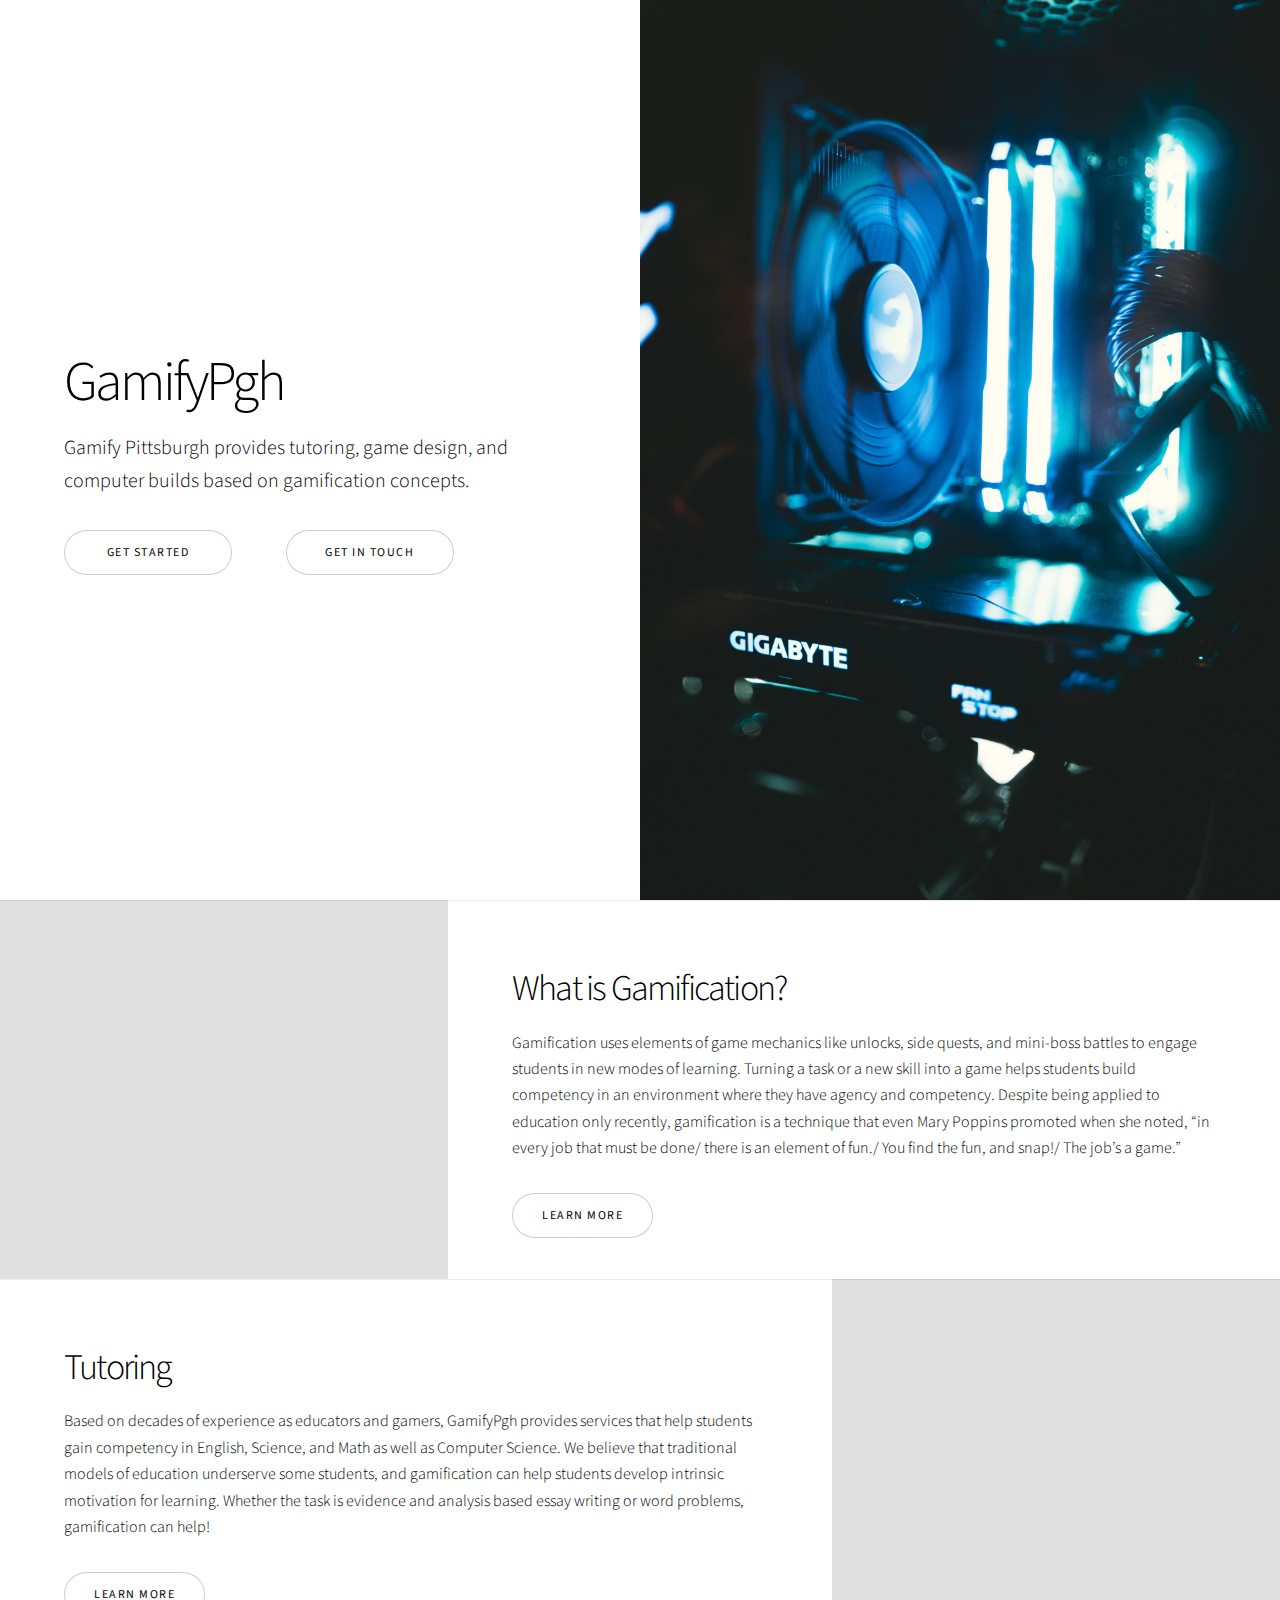
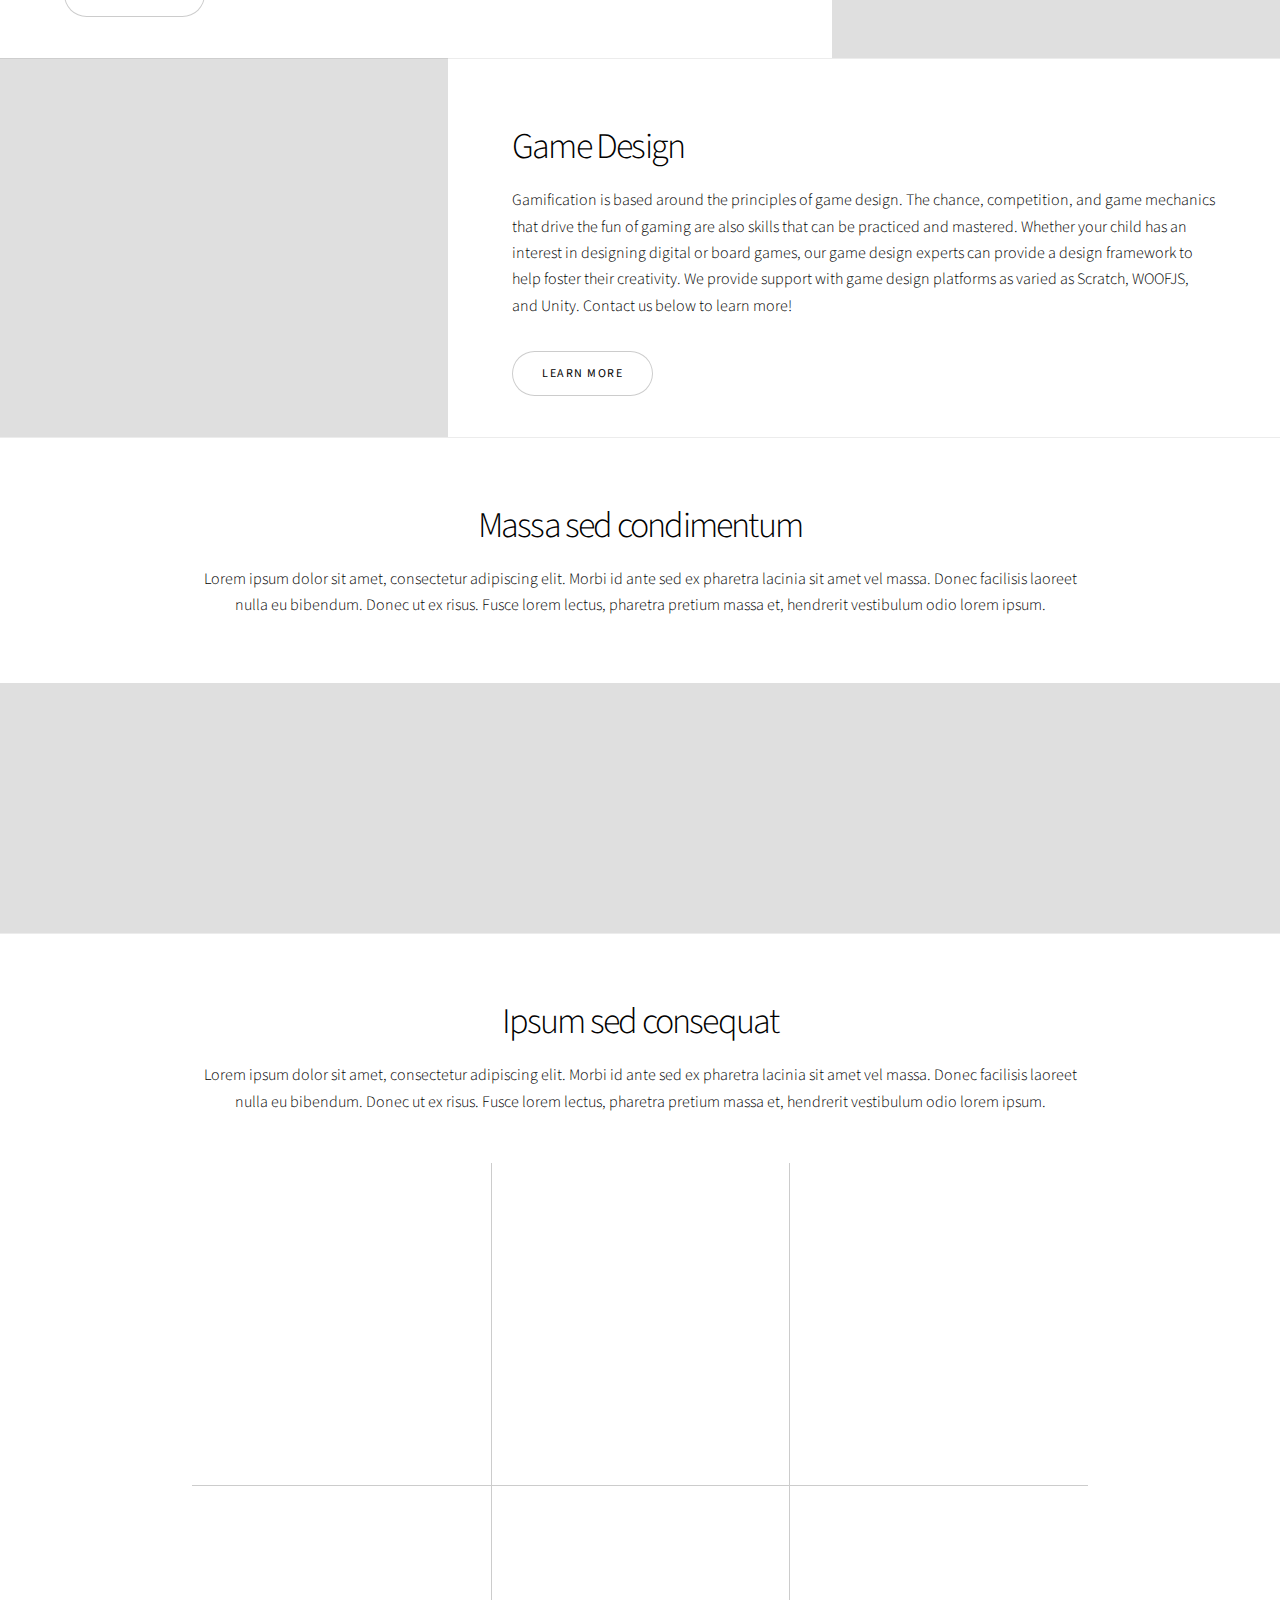
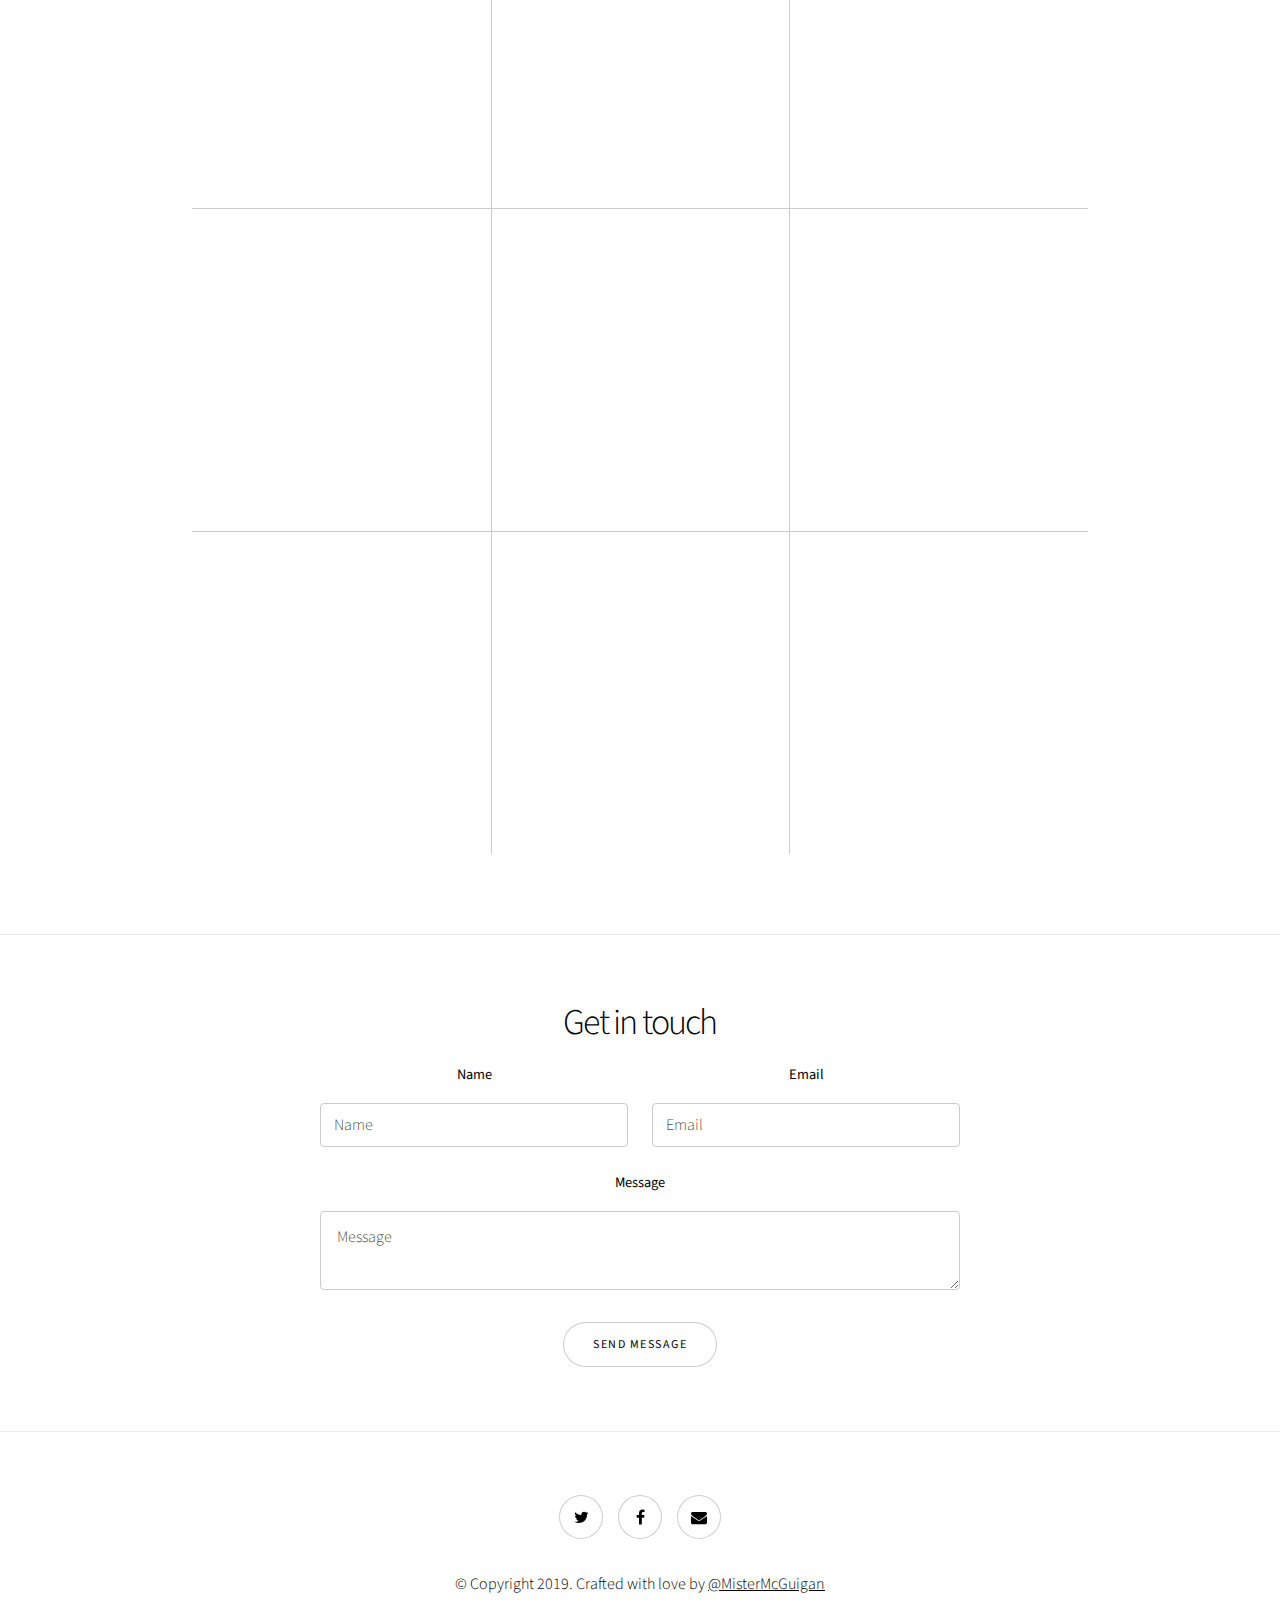
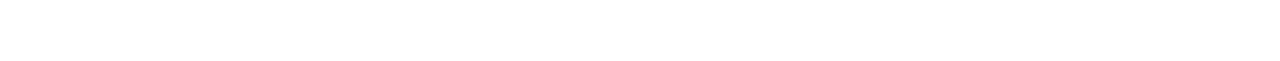
==== commit 74cd1fc0: "Working Form Submit" ====
--- a/index.html
+++ b/index.html
@@ -24,7 +24,7 @@
 							<p class="major">Gamify Pittsburgh provides tutoring, game design, and computer builds based on gamification concepts.</p>
 							<ul class="actions stacked">
 								<li><a href="#first" class="button big wide smooth-scroll-middle">Get Started</a></li>
-								<li><a href="#first" class="button big wide smooth-scroll-middle">Get Started</a></li>
+								<li><a href="#contact" class="button big wide smooth-scroll-middle">Get In Touch</a></li>
 							</ul>
 						</div>
 						<div class="image">
@@ -38,7 +38,7 @@
 							<h2>What is Gamification?</h2>
 							<p>Gamification uses elements of game mechanics like unlocks, side quests, and mini-boss battles to engage students in new modes of learning.  Turning a task or a new skill into a game helps students build competency in an environment where they have agency and competency.  Despite being applied to education only recently, gamification is a technique that even Mary Poppins promoted when she noted, “in every job that must be done/ there is an element of fun./ You find the fun, and snap!/ The job’s a game.” </p>
 							<ul class="actions stacked">
-								<li><a href="#" class="button">Learn More</a></li>
+								<li><a href="#tutoring" class="button">Learn More</a></li>
 							</ul>
 						</div>
 						<div class="image">
@@ -47,12 +47,12 @@
 					</section>
 
 				<!-- Three -->
-					<section class="spotlight style1 orient-left content-align-left image-position-center onscroll-image-fade-in">
+					<section class="spotlight style1 orient-left content-align-left image-position-center onscroll-image-fade-in" id="tutoring">
 						<div class="content">
-							<h2>Tempus adipiscing</h2>
-							<p>Lorem ipsum dolor sit amet, consectetur adipiscing elit. Morbi id ante sed ex pharetra lacinia sit amet vel massa. Donec facilisis laoreet nulla eu bibendum. Donec ut ex risus. Fusce lorem lectus, pharetra pretium massa et, hendrerit vestibulum odio lorem ipsum dolor sit amet.</p>
+							<h2>Tutoring</h2>
+							<p>Based on decades of experience as educators and gamers, GamifyPgh provides services that help students gain competency in English, Science, and Math as well as Computer Science. We believe that traditional models of education underserve some students, and gamification can help students develop intrinsic motivation for learning.  Whether the task is evidence and analysis based essay writing or word problems, gamification can help!</p>
 							<ul class="actions stacked">
-								<li><a href="#" class="button">Learn More</a></li>
+								<li><a href="#gamedesign" class="button">Learn More</a></li>
 							</ul>
 						</div>
 						<div class="image">
@@ -61,10 +61,10 @@
 					</section>
 
 				<!-- Four -->
-					<section class="spotlight style1 orient-right content-align-left image-position-center onscroll-image-fade-in">
+					<section class="spotlight style1 orient-right content-align-left image-position-center onscroll-image-fade-in" id="gamedesign">
 						<div class="content">
-							<h2>Pharetra etiam nulla</h2>
-							<p>Lorem ipsum dolor sit amet, consectetur adipiscing elit. Morbi id ante sed ex pharetra lacinia sit amet vel massa. Donec facilisis laoreet nulla eu bibendum. Donec ut ex risus. Fusce lorem lectus, pharetra pretium massa et, hendrerit vestibulum odio lorem ipsum dolor sit amet.</p>
+							<h2>Game Design</h2>
+							<p>Gamification is based around the principles of game design. The chance, competition, and game mechanics that drive the fun of gaming are also skills that can be practiced and mastered.  Whether your child has an interest in designing digital or board games, our game design experts can provide a design framework to help foster their creativity.  We provide support with game design platforms as varied as Scratch, WOOFJS, and Unity. Contact us below to learn more!</p>
 							<ul class="actions stacked">
 								<li><a href="#" class="button">Learn More</a></li>
 							</ul>
@@ -302,22 +302,22 @@
 					</section>
 
 				<!-- Seven -->
-					<section class="wrapper style1 align-center">
+					<section class="wrapper style1 align-center" id="contact">
 						<div class="inner medium">
 							<h2>Get in touch</h2>
-							<form method="post" action="#">
+							<form action="https://formspree.io/email@domain.tld" method="POST" />
 								<div class="fields">
 									<div class="field half">
 										<label for="name">Name</label>
-										<input type="text" name="name" id="name" value="" />
+										<input type="text" name="name" id="name" placeholder="Name" />
 									</div>
 									<div class="field half">
 										<label for="email">Email</label>
-										<input type="email" name="email" id="email" value="" />
+										<input type="text" name="_replyto" id="email" placeholder="Email" />
 									</div>
 									<div class="field">
 										<label for="message">Message</label>
-										<textarea name="message" id="message" rows="6"></textarea>
+										<textarea name="message" id="message" placeholder="Message"></textarea>
 									</div>
 								</div>
 								<ul class="actions special">
@@ -332,13 +332,13 @@
 					<footer class="wrapper style1 align-center">
 						<div class="inner">
 							<ul class="icons">
-								<li><a href="#" class="icon style2 fa-twitter"><span class="label">Twitter</span></a></li>
-								<li><a href="#" class="icon style2 fa-facebook"><span class="label">Facebook</span></a></li>
-								<li><a href="#" class="icon style2 fa-instagram"><span class="label">Instagram</span></a></li>
-								<li><a href="#" class="icon style2 fa-linkedin"><span class="label">LinkedIn</span></a></li>
-								<li><a href="#" class="icon style2 fa-envelope"><span class="label">Email</span></a></li>
-							</ul>
-							<p>&copy; Untitled.</p>
+								<li><a href="https://twitter.com/GamifyP" class="icon style2 fa-twitter"><span class="label">Twitter</span></a></li>
+								<li><a href="https://www.facebook.com/gamify.pittsburgh.3" class="icon style2 fa-facebook"><span class="label">Facebook</span></a></li>
+								<!-- <li><a href="#" class="icon style2 fa-instagram"><span class="label">Instagram</span></a></li>
+								<li><a href="#" class="icon style2 fa-linkedin"><span class="label">LinkedIn</span></a></li> -->
+								<li><a href="mailto:gamifypgh@gmail.com?Subject=Website%20inquiry" class="icon style2 fa-envelope"><span class="label">Email</span></a></li>
+							</ul>
+							<p>© Copyright 2019. Crafted with love by <a href="https://www.twitter.com/MisterMcGuigan">@MisterMcGuigan</a></p>
 						</div>
 					</footer>
 
--- a/assets/css/main.css
+++ b/assets/css/main.css
@@ -2191,6 +2191,11 @@
 		color: #000000 !important;
 	}
 
+	.buttonblue {
+		background-color: transparent;
+		box-shadow: inset 0 0 0 1px rgba(0, 0, 0, 0.2);
+		color: #000000 !important;
+	}
 		input[type="submit"]:hover,
 		input[type="reset"]:hover,
 		input[type="button"]:hover,
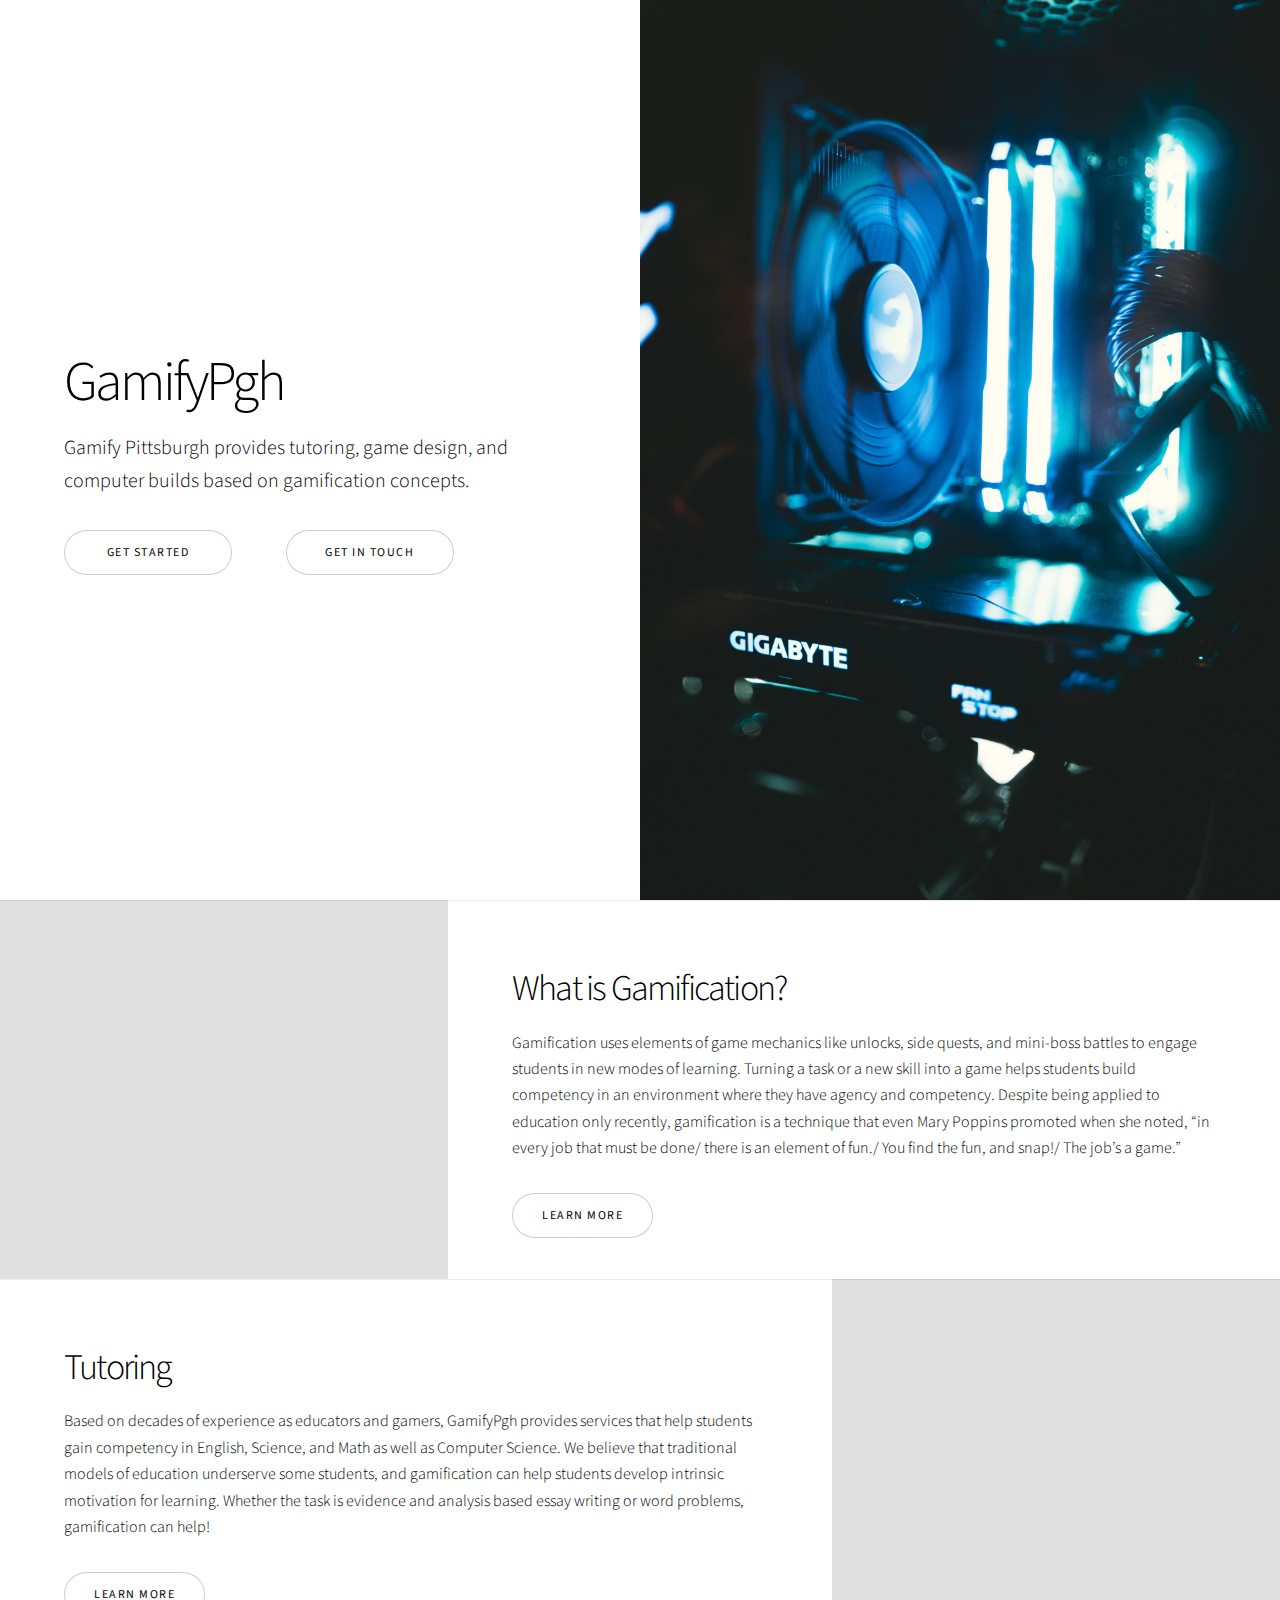
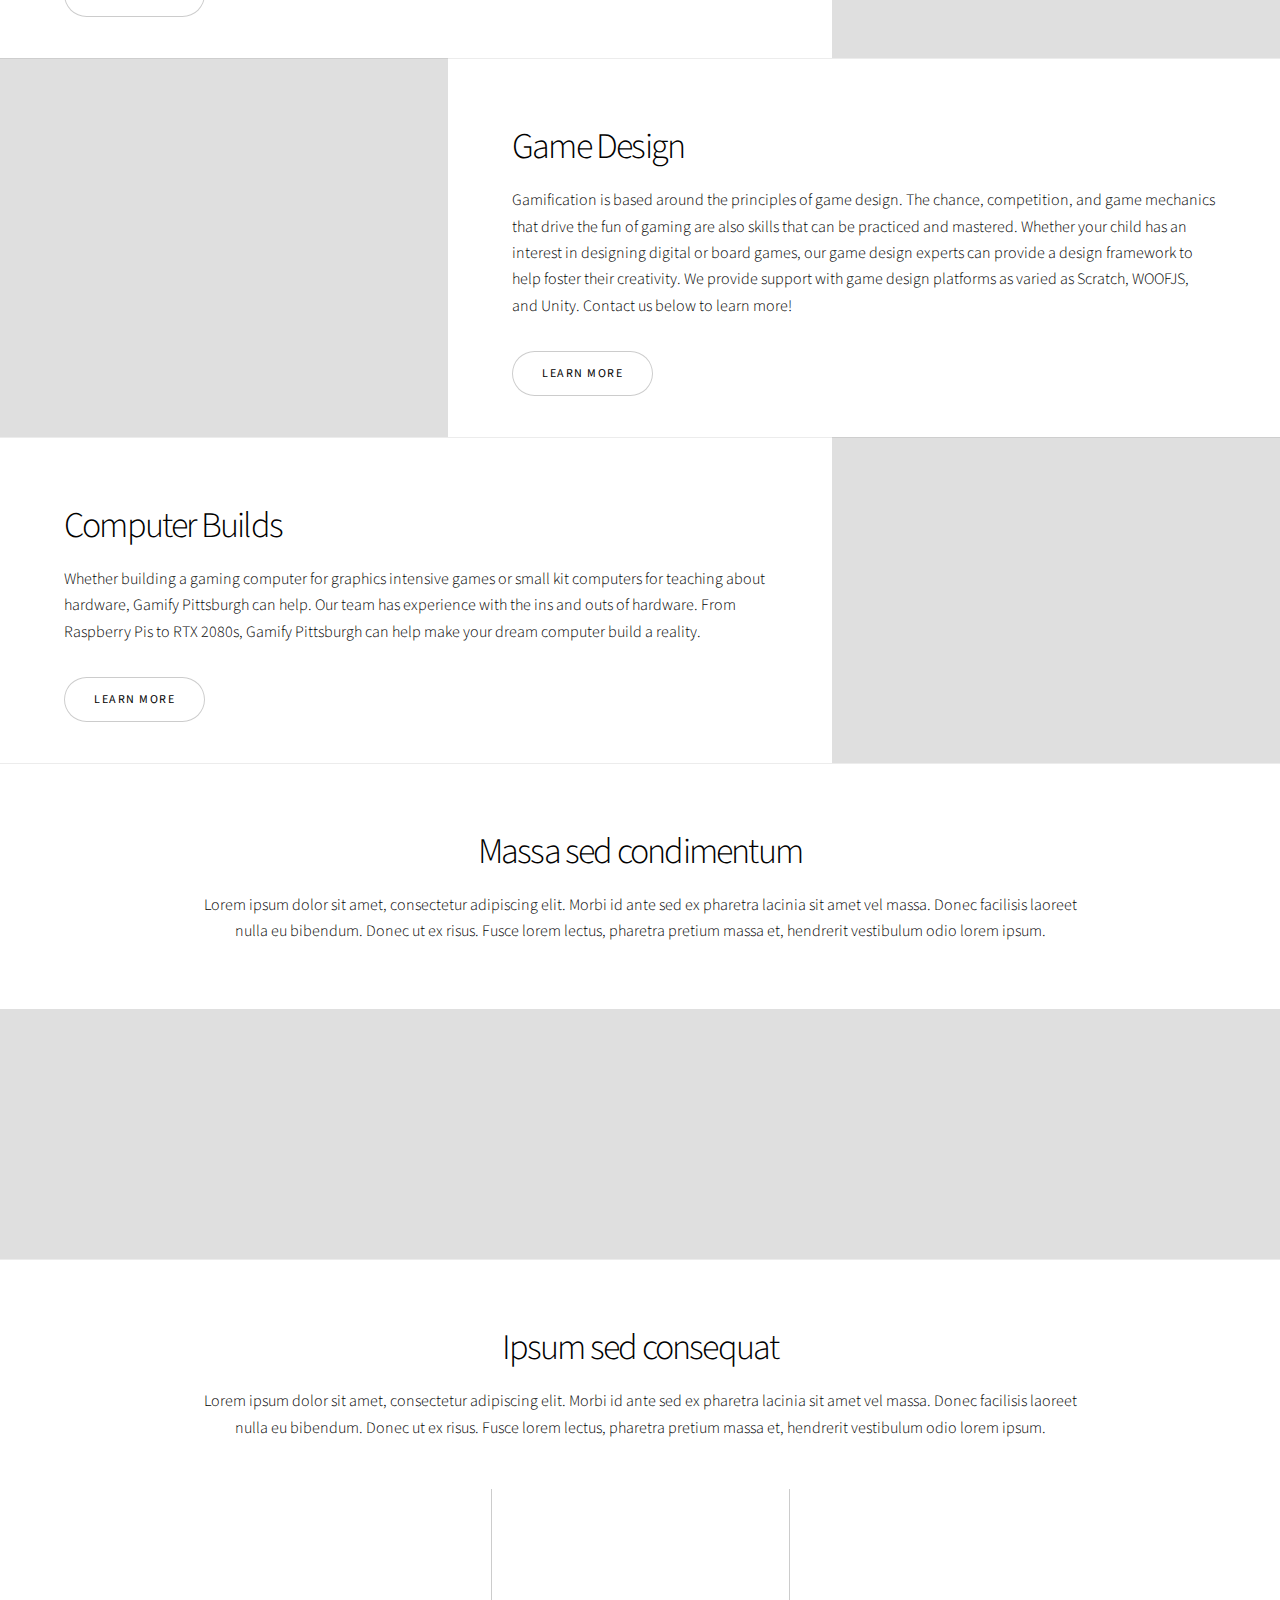
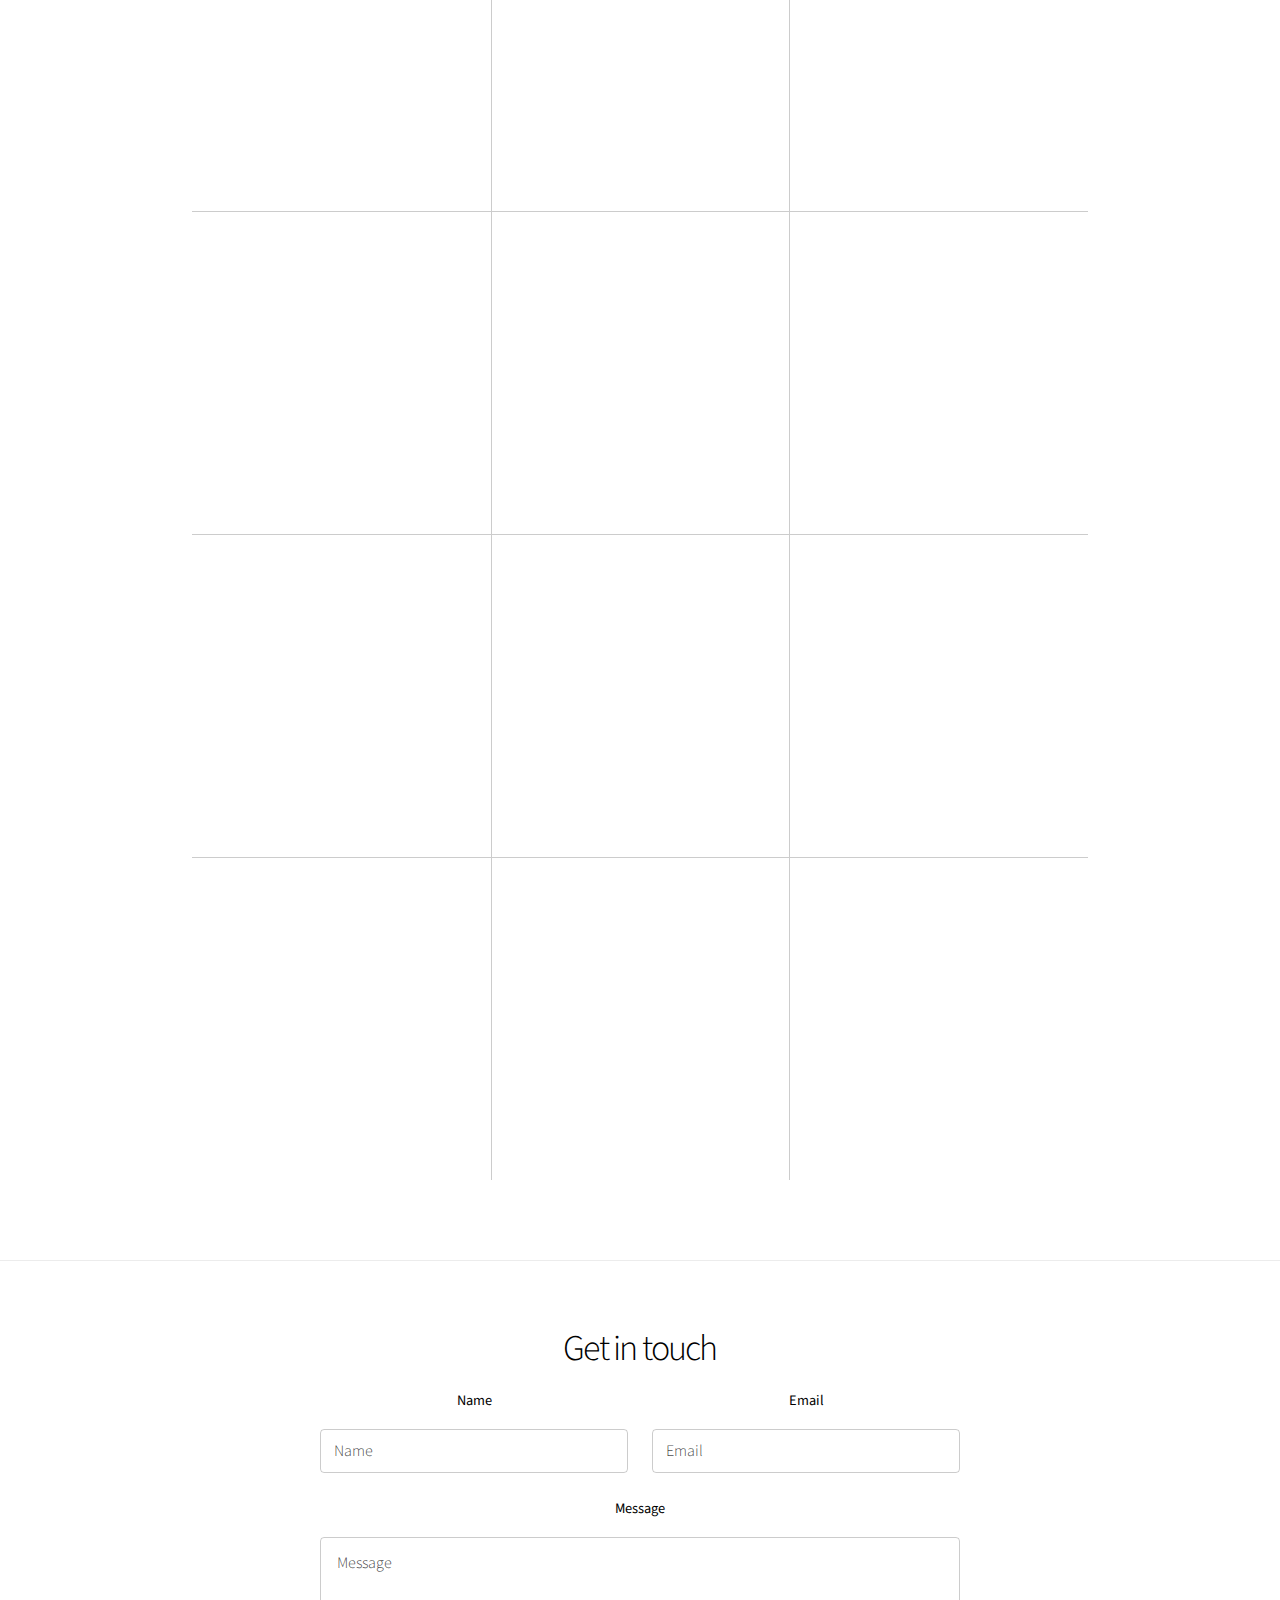
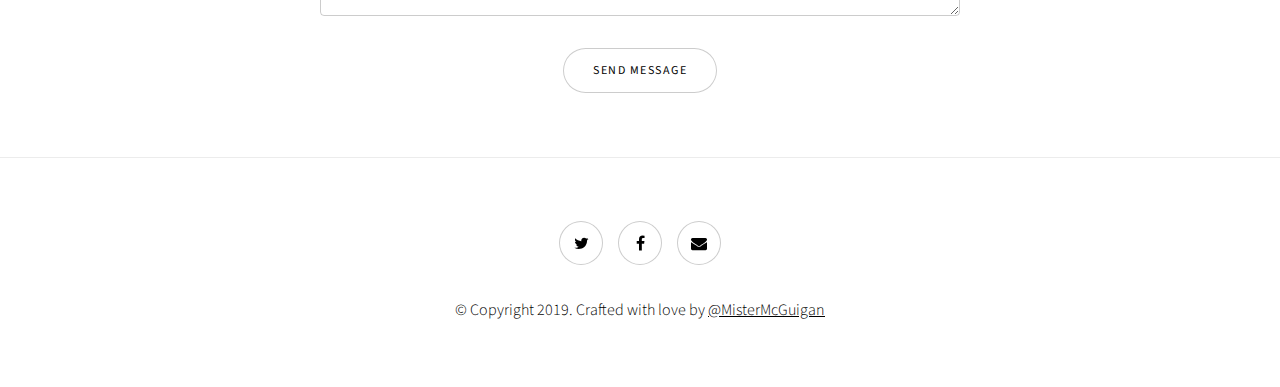
==== commit 23e26dba: "Added some stock photos" ====
--- a/index.html
+++ b/index.html
@@ -56,7 +56,7 @@
 							</ul>
 						</div>
 						<div class="image">
-							<img src="images/spotlight02.jpg" alt="" />
+							<img src="images/tutoring.jpg" alt="" />
 						</div>
 					</section>
 
@@ -70,7 +70,21 @@
 							</ul>
 						</div>
 						<div class="image">
-							<img src="images/spotlight03.jpg" alt="" />
+							<img src="images/coding.jpg" alt="" />
+						</div>
+					</section>
+
+				<!-- Four -->
+					<section class="spotlight style1 orient-left content-align-left image-position-center onscroll-image-fade-in" id="builds">
+						<div class="content">
+							<h2>Computer Builds</h2>
+							<p>Whether building a gaming computer for graphics intensive games or small kit computers for teaching about hardware, Gamify Pittsburgh can help.  Our team has experience with the ins and outs of hardware.  From Raspberry Pis to RTX 2080s, Gamify Pittsburgh can help make your dream computer build a reality.</p>
+							<ul class="actions stacked">
+								<li><a href="#gamedesign" class="button">Learn More</a></li>
+							</ul>
+						</div>
+						<div class="image">
+							<img src="images/pi.jpg" alt="" />
 						</div>
 					</section>
 
@@ -305,7 +319,7 @@
 					<section class="wrapper style1 align-center" id="contact">
 						<div class="inner medium">
 							<h2>Get in touch</h2>
-							<form action="https://formspree.io/email@domain.tld" method="POST" />
+							<form action="https://formspree.io/gamifypgh@gmail.com" method="POST" />
 								<div class="fields">
 									<div class="field half">
 										<label for="name">Name</label>
